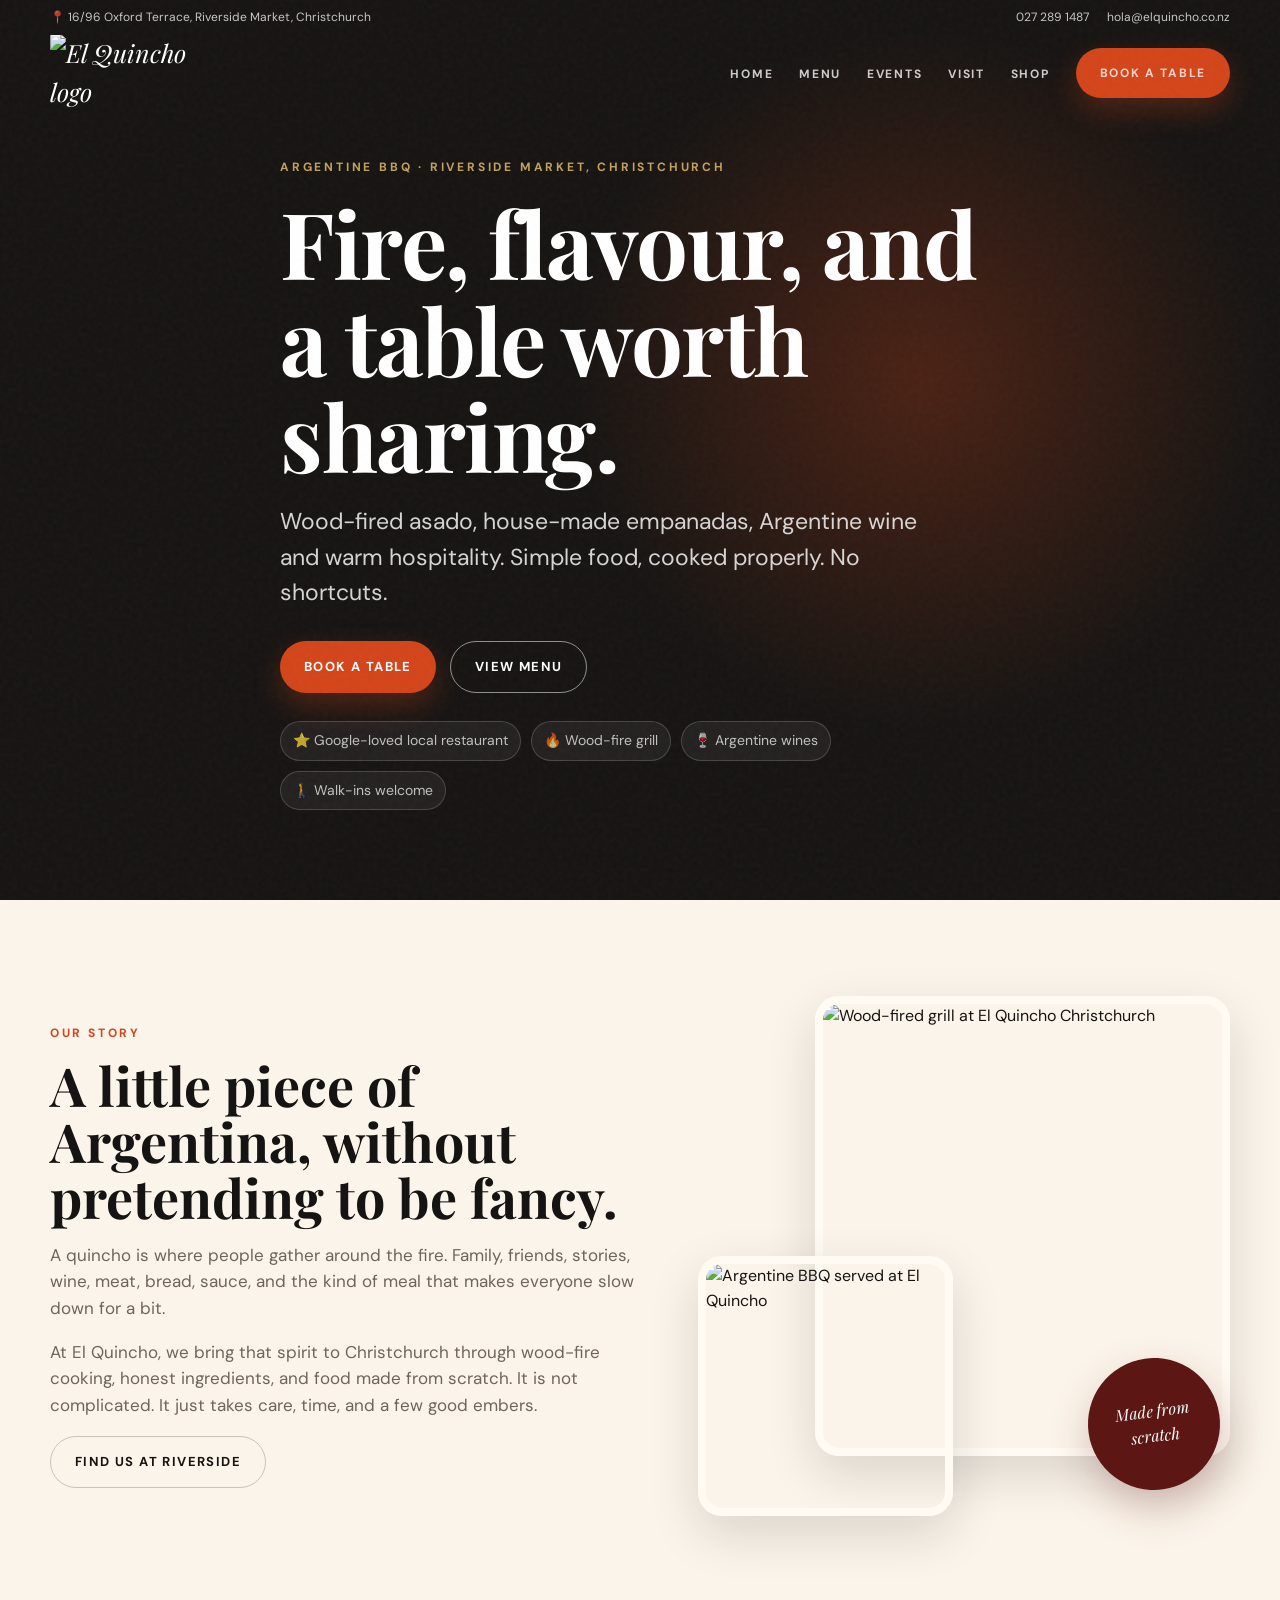
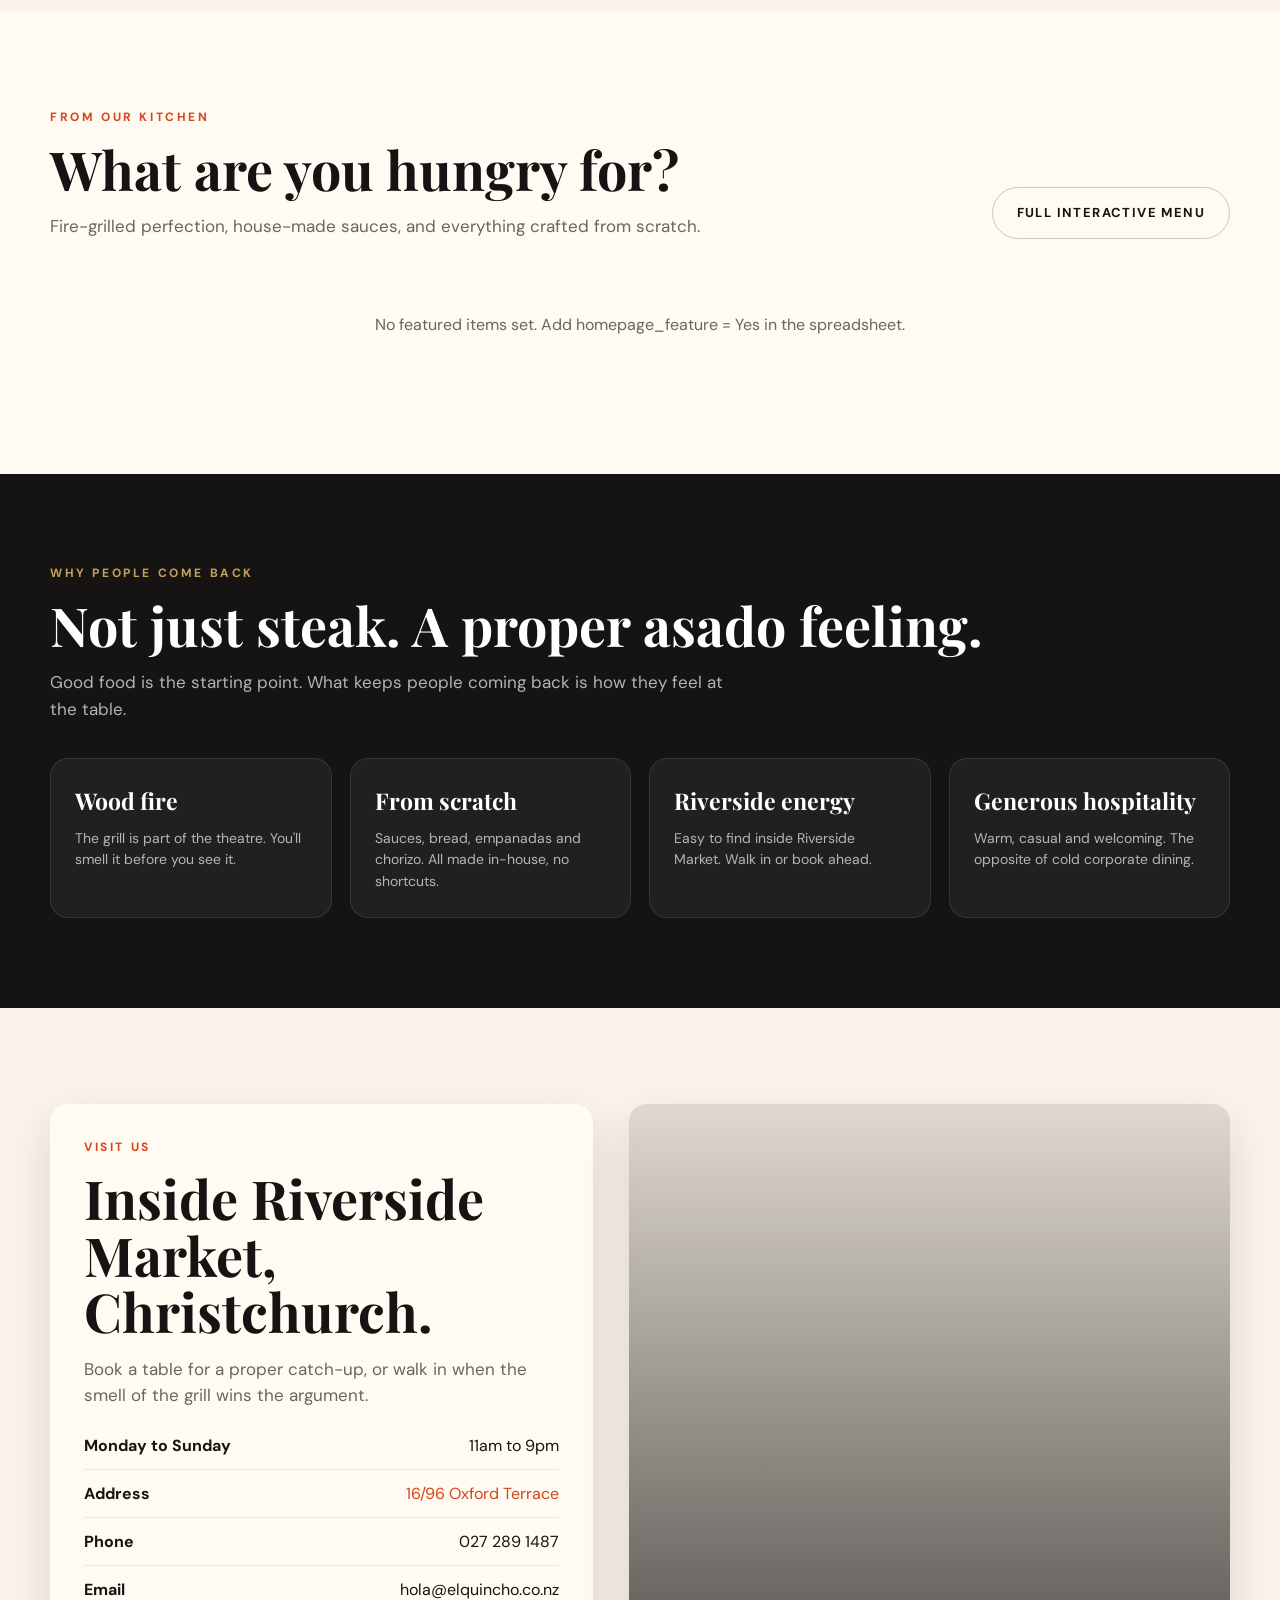
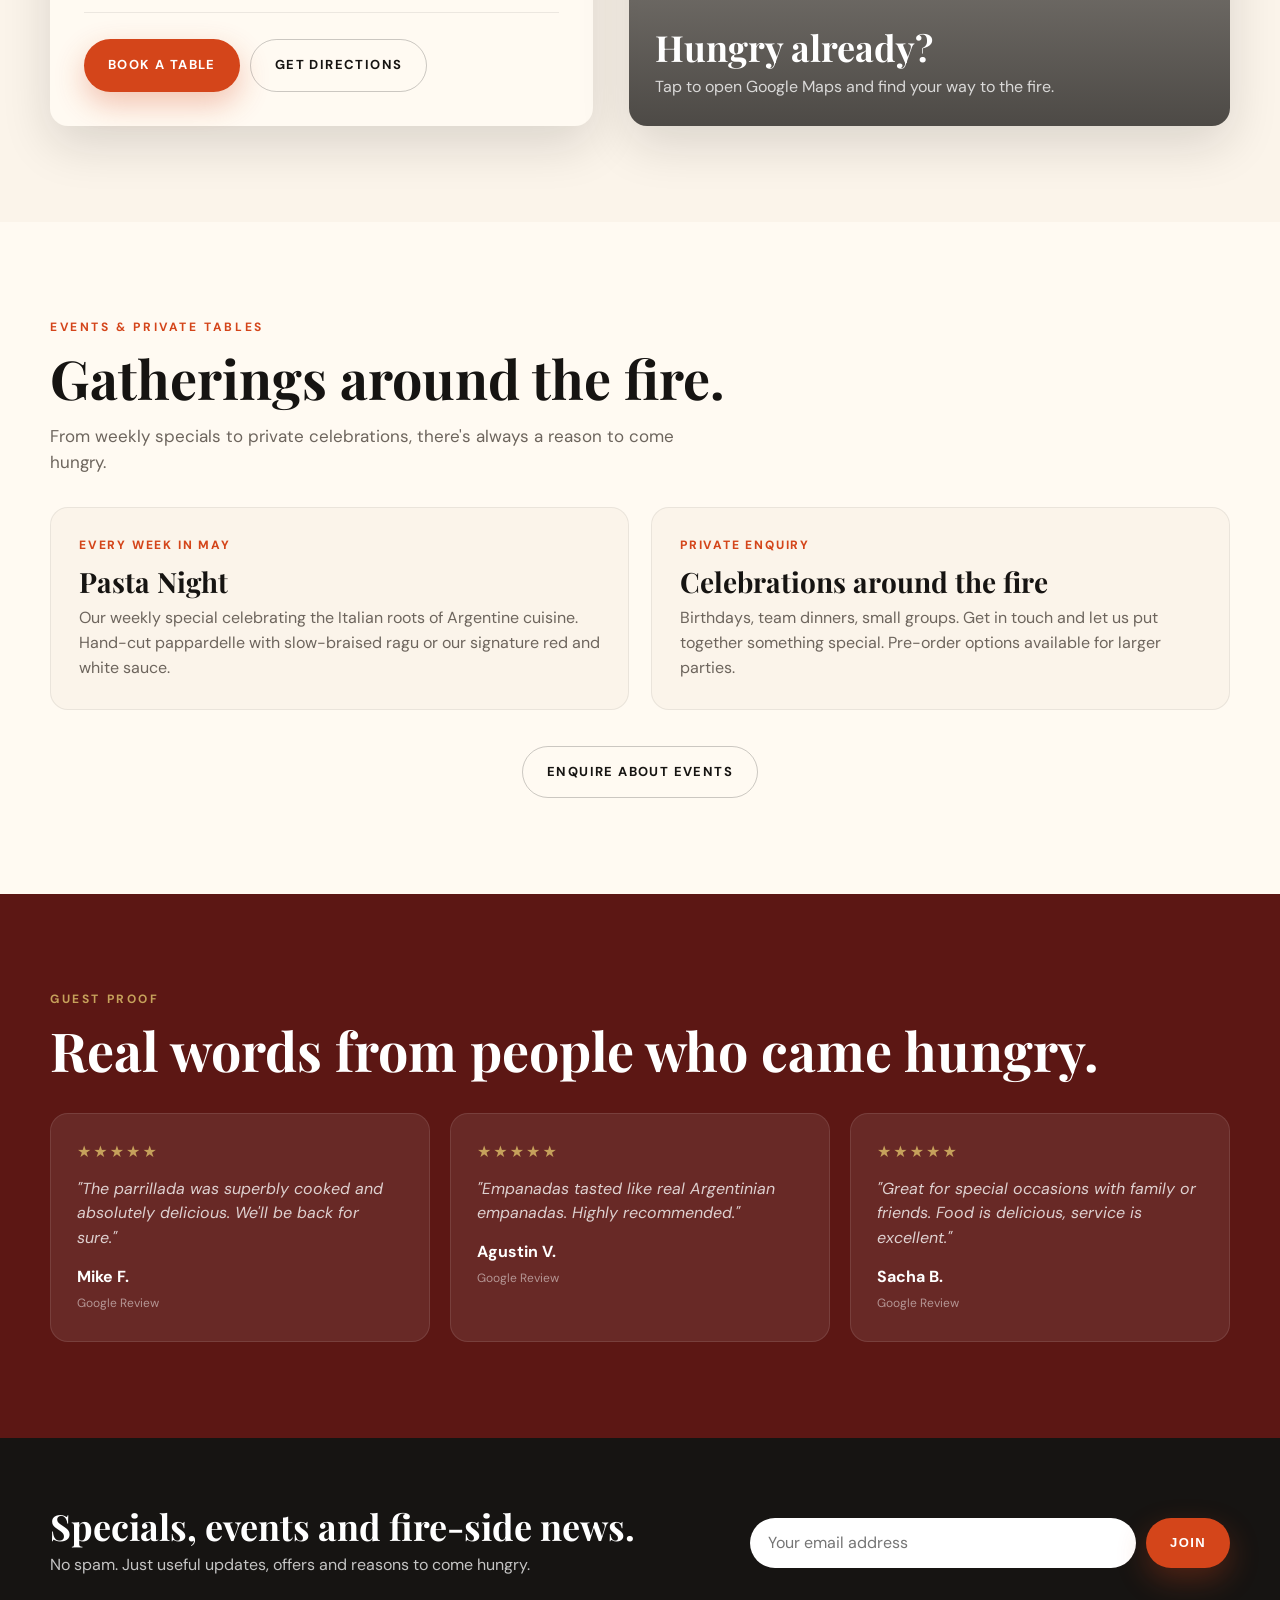
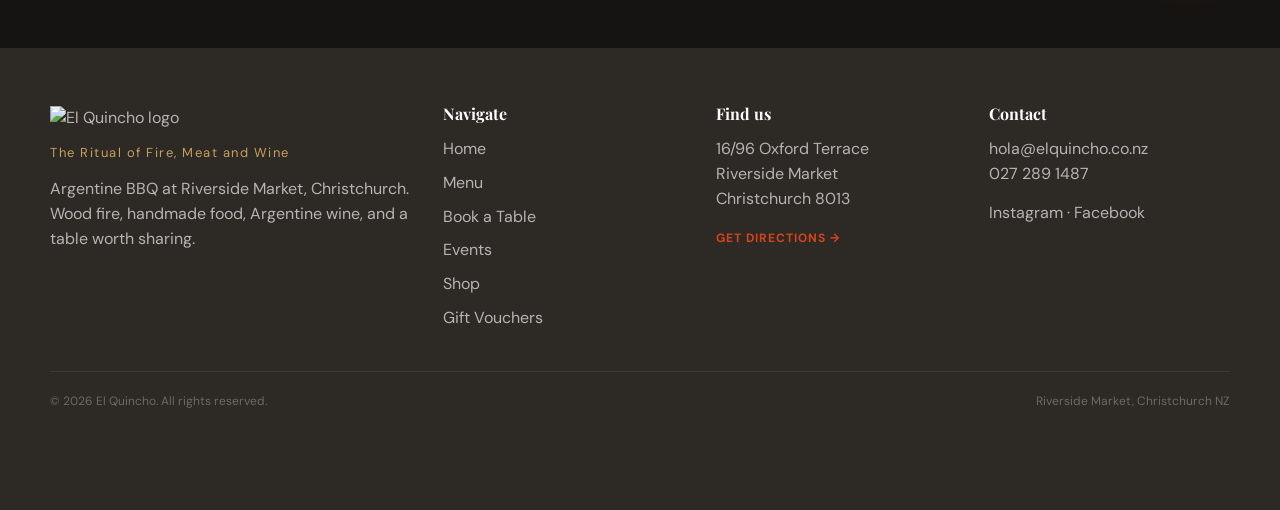
==== index.html @ 3767bc4c "Improve responsive logo and home navigation" ====
<!DOCTYPE html>
<html lang="en-NZ">
<head>
  <meta charset="UTF-8" />
  <meta name="viewport" content="width=device-width, initial-scale=1.0" />
  <meta name="description" content="El Quincho is an Argentine BBQ restaurant in Christchurch, serving wood-fired asado, empanadas, Argentine wine and warm hospitality at Riverside Market." />
  <title>El Quincho | Argentine BBQ Restaurant in Christchurch</title>
  <link rel="icon" href="data:image/svg+xml,%3Csvg xmlns='http://www.w3.org/2000/svg' viewBox='0 0 100 100'%3E%3Ctext y='.9em' font-size='85'%3E%F0%9F%94%A5%3C/text%3E%3C/svg%3E">

  <link rel="preconnect" href="https://fonts.googleapis.com">
  <link rel="preconnect" href="https://fonts.gstatic.com" crossorigin>
  <link href="https://fonts.googleapis.com/css2?family=DM+Sans:wght@400;500;600;700&family=Playfair+Display:ital,wght@0,600;0,700;1,500;1,600&display=swap" rel="stylesheet">

  <style>
    :root {
      --fire: #d4451a;
      --fire-dark: #a83213;
      --ember: #f06a2f;
      --oxblood: #5c1714;
      --charcoal: #161412;
      --smoke: #2d2925;
      --ash: #6d655d;
      --cream: #fbf4ea;
      --paper: #fffaf2;
      --sand: #e8d8c4;
      --gold: #c6a15b;
      --white: #ffffff;
      --shadow: 0 18px 50px rgba(22, 20, 18, 0.14);
      --radius: 18px;
    }

    * { box-sizing: border-box; margin: 0; padding: 0; }
    html { scroll-behavior: smooth; }
    body {
      font-family: 'DM Sans', system-ui, -apple-system, BlinkMacSystemFont, sans-serif;
      color: var(--charcoal);
      background: var(--cream);
      line-height: 1.55;
      -webkit-font-smoothing: antialiased;
      overflow-x: hidden;
    }

    /* Subtle paper texture overlay */
    body::before {
      content: "";
      position: fixed;
      inset: 0;
      pointer-events: none;
      z-index: 9999;
      opacity: .035;
      background-image: url("data:image/svg+xml,%3Csvg viewBox='0 0 200 200' xmlns='http://www.w3.org/2000/svg'%3E%3Cfilter id='n'%3E%3CfeTurbulence type='fractalNoise' baseFrequency='.9' numOctaves='4' stitchTiles='stitch'/%3E%3C/filter%3E%3Crect width='100%25' height='100%25' filter='url(%23n)'/%3E%3C/svg%3E");
    }

    img { display: block; max-width: 100%; }
    a { color: inherit; text-decoration: none; }
    h1, h2, h3, h4 { font-family: 'Playfair Display', Georgia, serif; line-height: 1.05; }

    .container { width: min(1180px, calc(100% - 40px)); margin: 0 auto; }
    .eyebrow {
      font-size: 12px;
      text-transform: uppercase;
      letter-spacing: 2.6px;
      color: var(--fire);
      font-weight: 700;
      margin-bottom: 14px;
    }
    .section-title { font-size: clamp(34px, 4.2vw, 56px); margin-bottom: 16px; }
    .section-intro { color: var(--ash); max-width: 680px; font-size: 17px; }

    .btn {
      display: inline-flex;
      align-items: center;
      justify-content: center;
      gap: 10px;
      border: 0;
      border-radius: 999px;
      padding: 15px 24px;
      font-size: 13px;
      letter-spacing: 1.4px;
      text-transform: uppercase;
      font-weight: 700;
      cursor: pointer;
      transition: transform .2s ease, background .2s ease, border-color .2s ease, color .2s ease;
      min-height: 50px;
    }
    .btn:hover { transform: translateY(-2px); }
    .btn-fire { background: var(--fire); color: var(--white); box-shadow: 0 12px 30px rgba(212,69,26,.3); }
    .btn-fire:hover { background: var(--fire-dark); }
    .btn-dark { background: var(--charcoal); color: var(--white); }
    .btn-outline { background: transparent; color: var(--white); border: 1px solid rgba(255,255,255,.52); }
    .btn-outline-dark { background: transparent; color: var(--charcoal); border: 1px solid rgba(22,20,18,.22); }

    /* ─── TOP STRIP ─── */
    .top-strip {
      position: fixed;
      top: 0;
      left: 0;
      right: 0;
      z-index: 80;
      background: var(--charcoal);
      color: rgba(255,255,255,.76);
      font-size: 12px;
      transition: transform .3s ease;
    }
    .top-strip.hidden { transform: translateY(-100%); }
    .top-strip .container {
      display: flex;
      justify-content: space-between;
      align-items: center;
      gap: 16px;
      padding: 8px 0;
    }
    .top-strip a:hover { color: var(--gold); }
    .top-actions { display: flex; gap: 18px; align-items: center; }

    /* ─── NAV ─── */
    .nav {
      position: fixed;
      top: 34px;
      left: 0;
      right: 0;
      z-index: 79;
      transition: all .25s ease;
      color: var(--white);
    }
    .nav.is-scrolled { top: 0; background: rgba(22,20,18,.95); backdrop-filter: blur(12px); box-shadow: 0 10px 40px rgba(0,0,0,.25); }
    .nav .container {
      min-height: 78px;
      display: flex;
      align-items: center;
      justify-content: space-between;
      gap: 24px;
    }
    .logo { display: flex; align-items: center; gap: 12px; font-family: 'Playfair Display', serif; font-style: italic; font-size: 25px; color: var(--white); }
    .logo img { width: clamp(180px, 14vw, 240px); height: auto; object-fit: contain; margin-inline: 0; }
    .nav-links { display: flex; list-style: none; gap: 26px; align-items: center; }
    .nav-links a { font-size: 12px; text-transform: uppercase; letter-spacing: 1.7px; font-weight: 700; color: rgba(255,255,255,.78); }
    .nav-links a:hover { color: var(--white); }
    .mobile-toggle { display: none; background: transparent; border: 0; color: white; font-size: 28px; cursor: pointer; }

    /* ─── HERO WITH VIDEO ─── */
    .hero {
      min-height: 100vh;
      position: relative;
      display: grid;
      align-items: center;
      background: var(--charcoal);
      color: var(--white);
      overflow: hidden;
      padding: 148px 0 80px;
    }

    .hero-video-wrap {
      position: absolute;
      inset: 0;
      z-index: 0;
    }

    .hero-video {
      position: absolute;
      top: 50%;
      left: 50%;
      min-width: 100%;
      min-height: 100%;
      transform: translate(-50%, -50%) scale(1.02);
      object-fit: cover;
    }

    .hero-fallback {
      position: absolute;
      inset: 0;
      background: url('https://elquincho.co.nz/wp-content/uploads/2024/07/Home-Desktop-2-1024x806.jpg') center/cover;
      z-index: 0;
    }

    .hero-overlay {
      position: absolute;
      inset: 0;
      z-index: 1;
      background:
        linear-gradient(90deg, rgba(22,20,18,.92) 0%, rgba(22,20,18,.72) 42%, rgba(22,20,18,.2) 100%);
    }

    .hero-overlay-glow {
      position: absolute;
      inset: 0;
      z-index: 2;
      background:
        radial-gradient(circle at 72% 42%, rgba(212,69,26,.28), transparent 33%),
        linear-gradient(180deg, transparent 65%, var(--charcoal) 100%);
    }

    .hero-content { position: relative; z-index: 3; max-width: 720px; }
    .hero-kicker { color: var(--gold); letter-spacing: 2.8px; text-transform: uppercase; font-size: 12px; font-weight: 700; margin-bottom: 18px; }
    .hero h1 { font-size: clamp(48px, 7.8vw, 92px); letter-spacing: -1.5px; margin-bottom: 20px; }
    .hero h1 em { color: var(--ember); font-weight: 500; }
    .hero-copy { font-size: clamp(18px, 2vw, 23px); color: rgba(255,255,255,.82); max-width: 650px; margin-bottom: 30px; }
    .hero-buttons { display: flex; gap: 14px; flex-wrap: wrap; margin-bottom: 28px; }
    .hero-proof { display: flex; flex-wrap: wrap; gap: 10px; color: rgba(255,255,255,.72); font-size: 14px; }
    .proof-pill { border: 1px solid rgba(255,255,255,.17); background: rgba(255,255,255,.06); padding: 8px 12px; border-radius: 999px; }

    /* ─── SPECIALS CARD ─── */
    .live-special {
      position: relative;
      z-index: 3;
      margin-top: -44px;
    }
    .special-card {
      background: var(--paper);
      border-radius: var(--radius);
      box-shadow: var(--shadow);
      display: grid;
      grid-template-columns: 1fr auto;
      gap: 22px;
      align-items: center;
      padding: 24px;
      border-left: 7px solid var(--fire);
    }
    .special-card h2 { font-size: 28px; margin-bottom: 4px; }
    .special-card p { color: var(--ash); }
    .special-label { display: inline-flex; margin-bottom: 10px; color: var(--fire); font-size: 11px; font-weight: 800; letter-spacing: 1.8px; text-transform: uppercase; }

    /* ─── STORY ─── */
    .intro { padding: 96px 0; background: var(--cream); }
    .intro-grid { display: grid; grid-template-columns: 1.05fr .95fr; gap: 60px; align-items: center; }
    .intro-text p { color: var(--ash); font-size: 17px; margin-bottom: 18px; }
    .image-stack { position: relative; min-height: 520px; }
    .main-photo, .small-photo {
      border-radius: 24px;
      object-fit: cover;
      box-shadow: var(--shadow);
      border: 8px solid var(--paper);
      position: absolute;
    }
    .main-photo { width: 78%; height: 460px; right: 0; top: 0; }
    .small-photo { width: 48%; height: 260px; left: 0; bottom: 0; }
    .stamp {
      position: absolute;
      right: 10px;
      bottom: 26px;
      background: var(--oxblood);
      color: var(--white);
      border-radius: 50%;
      width: 132px;
      height: 132px;
      display: grid;
      place-items: center;
      text-align: center;
      font-family: 'Playfair Display', serif;
      font-style: italic;
      transform: rotate(-8deg);
      box-shadow: 0 18px 40px rgba(92,23,20,.25);
      padding: 20px;
    }

    /* ─── MENU PREVIEW ─── */
    .menu-section { padding: 96px 0; background: var(--paper); }
    .menu-head { display: flex; justify-content: space-between; gap: 32px; align-items: end; margin-bottom: 34px; }
    .menu-grid { display: grid; grid-template-columns: repeat(3, 1fr); gap: 22px; }
    .menu-item {
      background: var(--white);
      border: 1px solid rgba(22,20,18,.07);
      border-radius: var(--radius);
      overflow: hidden;
      box-shadow: 0 12px 30px rgba(22,20,18,.06);
      display: flex;
      flex-direction: column;
      cursor: pointer;
      transition: transform .2s ease, box-shadow .2s ease;
    }
    .menu-item:hover { transform: translateY(-4px); box-shadow: 0 20px 44px rgba(22,20,18,.1); }
    .menu-img { height: 210px; background: linear-gradient(135deg, #412018, #a83a18); position: relative; overflow: hidden; }
    .menu-img img { width: 100%; height: 100%; object-fit: cover; opacity: .88; }
    .menu-badge { position: absolute; top: 14px; left: 14px; background: var(--fire); color: var(--white); font-size: 11px; letter-spacing: 1.3px; text-transform: uppercase; font-weight: 800; padding: 6px 10px; border-radius: 999px; }
    .menu-body { padding: 22px; flex: 1; display: flex; flex-direction: column; }
    .menu-title-row { display: flex; justify-content: space-between; gap: 14px; align-items: start; margin-bottom: 10px; }
    .menu-title-row h3 { font-size: 24px; }
    .price { font-family: 'Playfair Display', serif; font-size: 24px; color: var(--fire); font-weight: 700; white-space: nowrap; }
    .menu-body p { color: var(--ash); font-size: 14px; margin-bottom: 16px; }
    .tags { display: flex; flex-wrap: wrap; gap: 8px; margin-top: auto; }
    .tag { font-size: 11px; padding: 5px 8px; border-radius: 999px; background: var(--cream); color: var(--ash); font-weight: 700; }

    /* ─── WHY ─── */
    .why { padding: 90px 0; background: var(--charcoal); color: var(--white); }
    .why-grid { display: grid; grid-template-columns: repeat(4, 1fr); gap: 18px; margin-top: 36px; }
    .why-card { background: rgba(255,255,255,.055); border: 1px solid rgba(255,255,255,.09); border-radius: var(--radius); padding: 24px; }
    .why-card strong { display: block; font-family: 'Playfair Display', serif; font-size: 23px; margin-bottom: 9px; }
    .why-card p { color: rgba(255,255,255,.67); font-size: 14px; }

    /* ─── VISIT ─── */
    .visit { padding: 96px 0; background: var(--cream); }
    .visit-grid { display: grid; grid-template-columns: .95fr 1.05fr; gap: 36px; align-items: stretch; }
    .visit-card { background: var(--paper); border-radius: var(--radius); padding: 34px; box-shadow: var(--shadow); }
    .hours-list { margin: 26px 0; display: grid; gap: 12px; }
    .hours-row { display: flex; justify-content: space-between; gap: 20px; border-bottom: 1px solid rgba(22,20,18,.08); padding-bottom: 10px; }
    .map-card { min-height: 420px; border-radius: var(--radius); overflow: hidden; background: url('https://elquincho.co.nz/wp-content/uploads/2024/07/Home-Desktop-2-1024x806.jpg') center/cover; position: relative; box-shadow: var(--shadow); cursor: pointer; }
    .map-card::after { content: ""; position: absolute; inset: 0; background: linear-gradient(180deg, rgba(22,20,18,.12), rgba(22,20,18,.76)); }
    .map-overlay { position: absolute; left: 26px; right: 26px; bottom: 26px; z-index: 2; color: white; }

    /* ─── EVENTS ─── */
    .events { padding: 96px 0; background: var(--paper); }
    .event-list { display: grid; grid-template-columns: repeat(2, 1fr); gap: 22px; margin-top: 32px; }
    .event-card { border-radius: var(--radius); background: var(--cream); padding: 28px; border: 1px solid rgba(22,20,18,.07); }
    .event-date { color: var(--fire); font-size: 12px; letter-spacing: 1.8px; text-transform: uppercase; font-weight: 800; margin-bottom: 12px; }
    .event-card h3 { font-size: 28px; margin-bottom: 10px; }
    .event-card p { color: var(--ash); }

    /* ─── REVIEWS ─── */
    .reviews { padding: 96px 0; background: var(--oxblood); color: white; }
    .reviews-grid { display: grid; grid-template-columns: 1fr 1fr 1fr; gap: 20px; margin-top: 34px; }
    .review { background: rgba(255,255,255,.08); border: 1px solid rgba(255,255,255,.1); border-radius: var(--radius); padding: 26px; }
    .stars { color: var(--gold); letter-spacing: 2px; margin-bottom: 12px; }
    .review p { color: rgba(255,255,255,.78); font-style: italic; margin-bottom: 14px; }

    /* ─── NEWSLETTER ─── */
    .newsletter { padding: 70px 0; background: var(--charcoal); color: white; }
    .newsletter-inner { display: flex; justify-content: space-between; align-items: center; gap: 30px; }
    .newsletter h2 { font-size: 36px; margin-bottom: 8px; }
    .newsletter p { color: rgba(255,255,255,.75); }
    .form { display: flex; gap: 10px; min-width: min(480px, 100%); }
    .form input { flex: 1; border-radius: 999px; border: 0; padding: 0 18px; min-height: 50px; font: inherit; }

    /* ─── FOOTER ─── */
    .footer { background: var(--smoke); color: rgba(255,255,255,.65); padding: 58px 0 100px; }
    .footer-grid { display: grid; grid-template-columns: 1.5fr 1fr 1fr 1fr; gap: 32px; }
    .footer h3, .footer h4 { color: white; margin-bottom: 14px; }
    .footer-logo { width: min(260px, 100%); height: auto; margin: 0 0 12px; }
    .footer a:hover { color: var(--gold); }
    .footer ul { list-style: none; display: grid; gap: 9px; }

    /* ─── MOBILE STICKY ─── */
    .mobile-sticky {
      position: fixed;
      left: 0;
      right: 0;
      bottom: 0;
      background: rgba(22,20,18,.96);
      z-index: 90;
      display: none;
      gap: 8px;
      padding: 10px;
      box-shadow: 0 -8px 30px rgba(0,0,0,.22);
    }
    .mobile-sticky .btn { flex: 1; min-height: 46px; padding: 12px; font-size: 11px; }

    /* ─── RESPONSIVE ─── */
    @media (max-width: 940px) {
      .top-actions { display: none; }
      .nav-links {
        position: absolute;
        top: 78px;
        left: 20px;
        right: 20px;
        display: none;
        flex-direction: column;
        align-items: stretch;
        background: rgba(22,20,18,.98);
        padding: 20px;
        border-radius: 18px;
        box-shadow: var(--shadow);
      }
      .nav-links.open { display: flex; }
      .mobile-toggle { display: block; }
      .intro-grid, .visit-grid { grid-template-columns: 1fr; }
      .image-stack { min-height: 430px; }
      .menu-head { display: block; }
      .menu-grid, .why-grid, .reviews-grid { grid-template-columns: 1fr 1fr; }
      .newsletter-inner { display: block; }
      .form { margin-top: 22px; }
      .footer-grid { grid-template-columns: 1fr 1fr; }
    }

    @media (max-width: 640px) {
      .container { width: min(100% - 28px, 1180px); }
      .top-strip { display: none; }
      .nav { top: 0; background: rgba(22,20,18,.92); }
      .hero { padding-top: 120px; min-height: 88vh; }
      .hero-buttons, .special-card, .newsletter-inner, .form { display: grid; grid-template-columns: 1fr; }
      .hero-proof { display: none; }
      .live-special { margin-top: 0; }
      .special-card { border-radius: 0; width: calc(100% + 28px); margin-left: -14px; }
      .intro, .menu-section, .why, .visit, .events, .reviews { padding: 68px 0; }
      .main-photo { width: 86%; height: 320px; }
      .small-photo { width: 58%; height: 190px; }
      .stamp { width: 108px; height: 108px; font-size: 14px; }
      .logo img { width: 150px; margin-inline: 0; }
      .footer-logo { width: 180px; margin-left: 0; }
      .menu-grid, .why-grid, .event-list, .reviews-grid, .footer-grid { grid-template-columns: 1fr; }
      .newsletter { padding-bottom: 96px; }
      .mobile-sticky { display: flex; }
    }
  </style>

  <!-- Restaurant structured data for Google -->
  <script type="application/ld+json">
  {
    "@context": "https://schema.org",
    "@type": "Restaurant",
    "name": "El Quincho",
    "description": "Argentine BBQ restaurant serving wood-fired asado, empanadas, and Argentine wine at Riverside Market, Christchurch.",
    "servesCuisine": ["Argentine", "BBQ", "Steakhouse", "Latin American"],
    "address": {
      "@type": "PostalAddress",
      "streetAddress": "16/96 Oxford Terrace, Riverside Market",
      "addressLocality": "Christchurch",
      "addressRegion": "Canterbury",
      "postalCode": "8013",
      "addressCountry": "NZ"
    },
    "telephone": "+64272891487",
    "email": "hola@elquincho.co.nz",
    "url": "https://elquincho.co.nz/",
    "priceRange": "$$",
    "openingHours": "Mo-Su 11:00-21:00",
    "hasMenu": "https://elquincho.co.nz/menus/",
    "acceptsReservations": "True"
  }
  </script>
</head>
<body>

  <!-- ═══ ADDRESS STRIP ═══ -->
  <div class="top-strip" id="topStrip">
    <div class="container">
      <a href="https://maps.app.goo.gl/hMW3yQzyrihPscGa9" target="_blank" rel="noopener">&#x1F4CD; 16/96 Oxford Terrace, Riverside Market, Christchurch</a>
      <div class="top-actions">
        <a href="tel:+64272891487">027 289 1487</a>
        <a href="mailto:hola@elquincho.co.nz">hola@elquincho.co.nz</a>
      </div>
    </div>
  </div>

  <!-- ═══ NAVIGATION ═══ -->
  <nav class="nav" id="nav">
    <div class="container">
      <a class="logo" href="index.html" aria-label="El Quincho home">
        <img data-site-logo="white" src="https://elquincho.co.nz/wp-content/uploads/2024/07/elquincho.webp" alt="El Quincho logo">
      </a>
      <button class="mobile-toggle" aria-label="Open menu" onclick="document.querySelector('.nav-links').classList.toggle('open')">&#9776;</button>
      <ul class="nav-links">
        <li><a href="index.html">Home</a></li>
        <li><a href="menu.html">Menu</a></li>
        <li><a href="index.html#events">Events</a></li>
        <li><a href="index.html#visit">Visit</a></li>
        <li><a href="https://elquincho.co.nz/shop/">Shop</a></li>
        <li><a class="btn btn-fire" href="book-a-table/">Book a Table</a></li>
      </ul>
    </div>
  </nav>

  <!-- ═══ HERO ═══ -->
  <header class="hero" id="top">
    <div class="hero-video-wrap">
      <div class="hero-fallback"></div>
      <!--
        TO ADD YOUR VIDEO:
        1. Upload .mp4 to WordPress Media Library
        2. Replace YOUR_VIDEO_URL_HERE.mp4 with the file URL
      -->
      <video class="hero-video" autoplay muted loop playsinline poster="https://elquincho.co.nz/wp-content/uploads/2024/07/Home-Desktop-2-1024x806.jpg">
        <source src="hero.mp4" type="video/mp4">
      </video>
      <div class="hero-overlay"></div>
      <div class="hero-overlay-glow"></div>
    </div>
    <div class="container hero-content">
      <div class="hero-kicker">Argentine BBQ &middot; Riverside Market, Christchurch</div>
      <h1>Fire, flavour, and a table worth sharing.</h1>
      <p class="hero-copy">Wood-fired asado, house-made empanadas, Argentine wine and warm hospitality. Simple food, cooked properly. No shortcuts.</p>
      <div class="hero-buttons">
        <a class="btn btn-fire" href="book-a-table/">Book a Table</a>
        <a class="btn btn-outline" href="#menu">View Menu</a>
      </div>
      <div class="hero-proof" aria-label="Highlights">
        <span class="proof-pill">&#11088; Google-loved local restaurant</span>
        <span class="proof-pill">&#x1F525; Wood-fire grill</span>
        <span class="proof-pill">&#x1F377; Argentine wines</span>
        <span class="proof-pill">&#x1F6B6; Walk-ins welcome</span>
      </div>
    </div>
  </header>

  <!-- ═══ WEEKLY SPECIALS (loaded from Google Sheet) ═══ -->
  <section class="live-special" id="specials" style="display:none;">
    <div class="container">
      <div class="special-card" id="homeSpecialsCard"></div>
    </div>
  </section>

  <!-- ═══ OUR STORY ═══ -->
  <section class="intro">
    <div class="container intro-grid">
      <div class="intro-text">
        <div class="eyebrow">Our story</div>
        <h2 class="section-title">A little piece of Argentina, without pretending to be fancy.</h2>
        <p>A quincho is where people gather around the fire. Family, friends, stories, wine, meat, bread, sauce, and the kind of meal that makes everyone slow down for a bit.</p>
        <p>At El Quincho, we bring that spirit to Christchurch through wood-fire cooking, honest ingredients, and food made from scratch. It is not complicated. It just takes care, time, and a few good embers.</p>
        <a class="btn btn-outline-dark" href="#visit">Find us at Riverside</a>
      </div>
      <div class="image-stack" aria-label="El Quincho food and grill images">
        <!--
          TO CHANGE THESE IMAGES:
          Upload photos to WordPress Media Library, then replace the src URLs below.
          Ideal: one photo of the fire/grill, one of a plated dish.
        -->
        <img class="main-photo" data-site-image="story_main_image" src="https://elquincho.co.nz/wp-content/uploads/2024/07/Home-Desktop-2-1024x806.jpg" alt="Wood-fired grill at El Quincho Christchurch">
        <img class="small-photo" data-site-image="story_small_image" src="https://elquincho.co.nz/wp-content/uploads/2024/07/Home-Desktop-2-1024x806.jpg" alt="Argentine BBQ served at El Quincho">
        <div class="stamp">Made from scratch</div>
      </div>
    </div>
  </section>

  <!-- ═══ MENU PREVIEW ═══ -->
  <section class="menu-section" id="menu">
    <div class="container">
      <div class="menu-head">
        <div>
          <div class="eyebrow">From our kitchen</div>
          <h2 class="section-title">What are you hungry for?</h2>
          <p class="section-intro">Fire-grilled perfection, house-made sauces, and everything crafted from scratch.</p>
        </div>
        <a class="btn btn-outline-dark" href="menu.html">Full Interactive Menu</a>
      </div>

      <div class="menu-grid" id="menuHighlights">
        <!-- Loaded dynamically from Google Sheets -->
        <div style="grid-column: 1/-1; text-align:center; padding:40px; color:var(--ash);">Loading menu highlights...</div>
      </div>
    </div>
  </section>

  <!-- ═══ WHY PEOPLE COME BACK ═══ -->
  <section class="why">
    <div class="container">
      <div class="eyebrow" style="color: var(--gold);">Why people come back</div>
      <h2 class="section-title">Not just steak. A proper asado feeling.</h2>
      <p class="section-intro" style="color: rgba(255,255,255,.68);">Good food is the starting point. What keeps people coming back is how they feel at the table.</p>
      <div class="why-grid">
        <div class="why-card"><strong>Wood fire</strong><p>The grill is part of the theatre. You'll smell it before you see it.</p></div>
        <div class="why-card"><strong>From scratch</strong><p>Sauces, bread, empanadas and chorizo. All made in-house, no shortcuts.</p></div>
        <div class="why-card"><strong>Riverside energy</strong><p>Easy to find inside Riverside Market. Walk in or book ahead.</p></div>
        <div class="why-card"><strong>Generous hospitality</strong><p>Warm, casual and welcoming. The opposite of cold corporate dining.</p></div>
      </div>
    </div>
  </section>

  <!-- ═══ VISIT ═══ -->
  <section class="visit" id="visit">
    <div class="container visit-grid">
      <div class="visit-card">
        <div class="eyebrow">Visit us</div>
        <h2 class="section-title">Inside Riverside Market, Christchurch.</h2>
        <p class="section-intro">Book a table for a proper catch-up, or walk in when the smell of the grill wins the argument.</p>
        <div class="hours-list">
          <div class="hours-row"><strong>Monday to Sunday</strong><span>11am to 9pm</span></div>
          <div class="hours-row"><strong>Address</strong><span><a href="https://maps.app.goo.gl/hMW3yQzyrihPscGa9" target="_blank" rel="noopener" style="color: var(--fire);">16/96 Oxford Terrace</a></span></div>
          <div class="hours-row"><strong>Phone</strong><span><a href="tel:+64272891487">027 289 1487</a></span></div>
          <div class="hours-row"><strong>Email</strong><span><a href="mailto:hola@elquincho.co.nz">hola@elquincho.co.nz</a></span></div>
        </div>
        <div style="display:flex; gap:10px; flex-wrap:wrap;">
          <a class="btn btn-fire" href="book-a-table/">Book a Table</a>
          <a class="btn btn-outline-dark" href="https://maps.app.goo.gl/hMW3yQzyrihPscGa9" target="_blank" rel="noopener">Get Directions</a>
        </div>
      </div>
      <a class="map-card" data-site-background="map_background" href="https://maps.app.goo.gl/hMW3yQzyrihPscGa9" target="_blank" rel="noopener" aria-label="Open in Google Maps">
        <div class="map-overlay">
          <h3 style="font-size: 36px; margin-bottom: 8px;">Hungry already?</h3>
          <p style="color: rgba(255,255,255,.78);">Tap to open Google Maps and find your way to the fire.</p>
        </div>
      </a>
    </div>
  </section>

  <!-- ═══ EVENTS ═══ -->
  <section class="events" id="events">
    <div class="container">
      <div class="eyebrow">Events & private tables</div>
      <h2 class="section-title">Gatherings around the fire.</h2>
      <p class="section-intro">From weekly specials to private celebrations, there's always a reason to come hungry.</p>
      <div class="event-list">
        <article class="event-card">
          <div class="event-date">Every week in May</div>
          <h3>Pasta Night</h3>
          <p>Our weekly special celebrating the Italian roots of Argentine cuisine. Hand-cut pappardelle with slow-braised ragu or our signature red and white sauce.</p>
        </article>
        <article class="event-card">
          <div class="event-date">Private enquiry</div>
          <h3>Celebrations around the fire</h3>
          <p>Birthdays, team dinners, small groups. Get in touch and let us put together something special. Pre-order options available for larger parties.</p>
        </article>
      </div>
      <div style="text-align:center; margin-top:36px;">
        <a class="btn btn-outline-dark" href="mailto:hola@elquincho.co.nz">Enquire About Events</a>
      </div>
    </div>
  </section>

  <!-- ═══ REVIEWS ═══ -->
  <section class="reviews">
    <div class="container">
      <div class="eyebrow" style="color: var(--gold);">Guest proof</div>
      <h2 class="section-title">Real words from people who came hungry.</h2>
      <div class="reviews-grid">
        <div class="review"><div class="stars">&#9733;&#9733;&#9733;&#9733;&#9733;</div><p>"The parrillada was superbly cooked and absolutely delicious. We'll be back for sure."</p><strong>Mike F.</strong><br><span style="font-size:12px; color:rgba(255,255,255,.5);">Google Review</span></div>
        <div class="review"><div class="stars">&#9733;&#9733;&#9733;&#9733;&#9733;</div><p>"Empanadas tasted like real Argentinian empanadas. Highly recommended."</p><strong>Agustin V.</strong><br><span style="font-size:12px; color:rgba(255,255,255,.5);">Google Review</span></div>
        <div class="review"><div class="stars">&#9733;&#9733;&#9733;&#9733;&#9733;</div><p>"Great for special occasions with family or friends. Food is delicious, service is excellent."</p><strong>Sacha B.</strong><br><span style="font-size:12px; color:rgba(255,255,255,.5);">Google Review</span></div>
      </div>
    </div>
  </section>

  <!-- ═══ NEWSLETTER ─── -->
  <section class="newsletter">
    <div class="container newsletter-inner">
      <div>
        <h2>Specials, events and fire-side news.</h2>
        <p>No spam. Just useful updates, offers and reasons to come hungry.</p>
      </div>
      <form class="form" onsubmit="event.preventDefault(); this.querySelector('button').textContent = 'Thanks!'; this.querySelector('input').value = '';">
        <input type="email" placeholder="Your email address" required>
        <button class="btn btn-fire" type="submit">Join</button>
      </form>
    </div>
  </section>

  <!-- ═══ FOOTER ═══ -->
  <footer class="footer">
    <div class="container footer-grid">
      <div>
        <img class="footer-logo" data-site-logo="orange" src="https://elquincho.co.nz/wp-content/uploads/2024/07/elquincho.webp" alt="El Quincho logo">
        <p style="margin-top:6px; color: var(--gold); font-size:13px; letter-spacing:1.5px;">The Ritual of Fire, Meat and Wine</p>
        <p style="margin-top:14px;">Argentine BBQ at Riverside Market, Christchurch. Wood fire, handmade food, Argentine wine, and a table worth sharing.</p>
      </div>
      <div>
        <h4>Navigate</h4>
        <ul>
          <li><a href="index.html">Home</a></li>
          <li><a href="menu.html">Menu</a></li>
          <li><a href="book-a-table/">Book a Table</a></li>
          <li><a href="index.html#events">Events</a></li>
          <li><a href="https://elquincho.co.nz/shop/">Shop</a></li>
          <li><a href="https://elquincho.co.nz/gift-cards">Gift Vouchers</a></li>
        </ul>
      </div>
      <div>
        <h4>Find us</h4>
        <p><a href="https://maps.app.goo.gl/hMW3yQzyrihPscGa9" target="_blank" rel="noopener">16/96 Oxford Terrace<br>Riverside Market<br>Christchurch 8013</a></p>
        <p style="margin-top:14px;"><a href="https://maps.app.goo.gl/hMW3yQzyrihPscGa9" target="_blank" rel="noopener" style="color: var(--fire); font-size:12px; font-weight:700; letter-spacing:1px; text-transform:uppercase;">Get Directions &rarr;</a></p>
      </div>
      <div>
        <h4>Contact</h4>
        <p><a href="mailto:hola@elquincho.co.nz">hola@elquincho.co.nz</a><br><a href="tel:+64272891487">027 289 1487</a></p>
        <p style="margin-top:14px;"><a href="https://www.instagram.com/elquincho.nz/">Instagram</a> &middot; <a href="https://www.facebook.com/ElQuinchoNZ">Facebook</a></p>
      </div>
    </div>
    <div class="container" style="margin-top:40px; padding-top:20px; border-top:1px solid rgba(255,255,255,.08); display:flex; justify-content:space-between; font-size:12px; color:rgba(255,255,255,.3);">
      <span>&copy; 2026 El Quincho. All rights reserved.</span>
      <span>Riverside Market, Christchurch NZ</span>
    </div>
  </footer>

  <!-- ═══ MOBILE STICKY BAR ═══ -->
  <div class="mobile-sticky" aria-label="Mobile quick actions">
    <a class="btn btn-fire" href="book-a-table/">Book</a>
    <a class="btn btn-outline" href="menu.html">Menu</a>
  </div>

  <!-- ═══ SCRIPTS ═══ -->
  <script>
    const nav = document.getElementById('nav');
    const topStrip = document.getElementById('topStrip');

    window.addEventListener('scroll', () => {
      const y = window.scrollY;
      // Nav scroll effect
      if (y > 40) {
        nav.classList.add('is-scrolled');
        topStrip.classList.add('hidden');
        nav.style.top = '0';
      } else {
        nav.classList.remove('is-scrolled');
        topStrip.classList.remove('hidden');
        nav.style.top = window.matchMedia('(max-width: 640px)').matches ? '0' : '34px';
      }
    });

    // Smooth scroll for anchor links
    document.querySelectorAll('a[href^="#"]').forEach(link => {
      link.addEventListener('click', event => {
        const target = document.querySelector(link.getAttribute('href'));
        if (!target) return;
        event.preventDefault();
        document.querySelector('.nav-links')?.classList.remove('open');
        target.scrollIntoView({ behavior: 'smooth', block: 'start' });
      });
    });

    // ═══════════════════════════════════════════
    // LOAD FEATURED MENU ITEMS FROM GOOGLE SHEETS
    // ═══════════════════════════════════════════
    const SHEET_ID = '1uOcFbvVAKiBRvTz6iNdWMleoeAW9kT9Bg5Lw-TejPG4';
    const SITE_ASSETS_SHEET = 'Site Assets';

    async function fetchSheet(sheetName, options = {}) {
      const headersParam = options.headers ? `&headers=${encodeURIComponent(options.headers)}` : '';
      const url = `https://docs.google.com/spreadsheets/d/${SHEET_ID}/gviz/tq?tqx=out:json&sheet=${encodeURIComponent(sheetName)}${headersParam}`;
      try {
        const res = await fetch(url);
        const text = await res.text();
        const json = JSON.parse(text.substring(47).slice(0, -2));
        const headers = json.table.cols.map(c => c.label || '');
        return json.table.rows.map(r => {
          const obj = {};
          r.c.forEach((cell, i) => { obj[headers[i]] = cell ? (cell.v !== null ? String(cell.v) : '') : ''; });
          return obj;
        });
      } catch (e) { console.error('Sheet fetch error:', e); return []; }
    }

    function normalizeAssetUrl(value, type) {
      const raw = String(value || '').trim();
      if (!raw) return '';

      const driveFileMatch = raw.match(/drive\.google\.com\/file\/d\/([^/?]+)/);
      const driveIdMatch = raw.match(/[?&]id=([^&]+)/);
      const driveId = driveFileMatch?.[1] || driveIdMatch?.[1];

      if (driveId && String(type || '').toLowerCase() === 'image') {
        return `https://drive.google.com/thumbnail?id=${driveId}&sz=w1600`;
      }

      return raw;
    }

    async function loadSiteAssets() {
      const rows = await fetchSheet(SITE_ASSETS_SHEET, { headers: 1 });
      return rows.reduce((assets, row) => {
        const key = String(row.key || '').trim();
        const type = String(row.type || '').trim();
        const active = String(row.active || '').trim().toLowerCase();
        const value = normalizeAssetUrl(row.value, type);

        if (!key || active !== 'yes' || !value) return assets;
        assets[key] = {
          type,
          value,
          alt: String(row.alt || '').trim()
        };
        return assets;
      }, {});
    }

    function applyImageAsset(assets, key, selector) {
      const asset = assets[key];
      if (!asset?.value) return;

      document.querySelectorAll(selector).forEach(img => {
        img.src = asset.value;
        if (asset.alt) img.alt = asset.alt;
      });
    }

    function applyBackgroundAsset(assets, key, selector) {
      const asset = assets[key];
      if (!asset?.value) return;

      document.querySelectorAll(selector).forEach(element => {
        const image = new Image();
        image.onload = () => { element.style.backgroundImage = `url("${asset.value}")`; };
        image.src = asset.value;
      });
    }

    async function applySiteAssets() {
      const assets = await loadSiteAssets();
      applyImageAsset(assets, 'logo_white', '[data-site-logo="white"]');
      applyImageAsset(assets, 'logo_black', '[data-site-logo="black"]');
      applyImageAsset(assets, 'logo_orange', '[data-site-logo="orange"]');
      applyImageAsset(assets, 'story_main_image', '[data-site-image="story_main_image"]');
      applyImageAsset(assets, 'story_small_image', '[data-site-image="story_small_image"]');
      applyBackgroundAsset(assets, 'map_background', '[data-site-background="map_background"]');
    }

    async function loadMenuHighlights() {
      const container = document.getElementById('menuHighlights');
      try {
        const items = await fetchSheet('Food Menu');
        const featured = items.filter(i => i.active === 'Yes' && i.homepage_feature === 'Yes');

        if (featured.length === 0) {
          container.innerHTML = '<div style="grid-column:1/-1; text-align:center; padding:40px; color:var(--ash);">No featured items set. Add homepage_feature = Yes in the spreadsheet.</div>';
          return;
        }

        container.innerHTML = featured.map(item => {
          const price = parseFloat(String(item.price || '').replace(/[^0-9.]/g, ''));
          const imgUrl = item.image_url || '';
          const hasImg = imgUrl.length > 5;
          const allergens = (item.allergens || '').split(',').map(a => a.trim()).filter(Boolean);
          const isVeg = item.vegetarian === 'Yes';

          return `<article class="menu-item">
            <div class="menu-img" style="${hasImg ? '' : 'background:linear-gradient(135deg, #412018, #a83a18);'}">
              ${hasImg ? `<img src="${imgUrl}" alt="${item.item_name}" style="width:100%;height:100%;object-fit:cover;">` : '<span style="font-size:48px;position:absolute;top:50%;left:50%;transform:translate(-50%,-50%);opacity:.3;">🔥</span>'}
            </div>
            <div class="menu-body">
              <div class="menu-title-row">
                <h3>${item.item_name}</h3>
                ${!isNaN(price) ? `<span class="price">$${price}</span>` : ''}
              </div>
              <p>${item.description || ''}</p>
              <div class="tags">
                ${item.category ? `<span class="tag">${item.category}</span>` : ''}
                ${isVeg ? '<span class="tag" style="background:#e8f5e9;color:#2e7d32;">Vegetarian</span>' : ''}
                ${allergens.slice(0, 2).map(a => `<span class="tag">${a}</span>`).join('')}
              </div>
            </div>
          </article>`;
        }).join('');
      } catch (e) {
        console.error('Failed to load menu highlights:', e);
      }
    }

    loadMenuHighlights();
    loadHomeSpecials();
    applySiteAssets();

    async function loadHomeSpecials() {
      try {
        const specials = await fetchSheet('Specials');
        const active = specials.filter(s => s.active === 'Yes' && s.item_name);
        if (active.length === 0) return;

        const section = document.getElementById('specials');
        const card = document.getElementById('homeSpecialsCard');
        if (!section || !card) return;
        section.style.display = '';

        const itemsText = active.map(s => {
          const price = parseFloat(String(s.price || '').replace(/[^0-9.]/g, ''));
          return `<strong>${s.item_name}${!isNaN(price) ? ' $' + price : ''}</strong>`;
        }).join(' &middot; ');

        const firstDesc = active[0].description || '';
        const shortDesc = firstDesc.length > 120 ? firstDesc.substring(0, 120) + '...' : firstDesc;

        card.innerHTML = `
          <div>
            <span class="special-label">This Week's Specials</span>
            <h2 style="font-size:28px; margin-bottom:6px;">${itemsText}</h2>
            ${shortDesc ? `<p>${shortDesc}</p>` : ''}
          </div>
          <a class="btn btn-dark" href="menu.html">See Menu</a>
        `;
      } catch (e) {
        console.error('Failed to load specials:', e);
      }
    }
  </script>
</body>
</html>
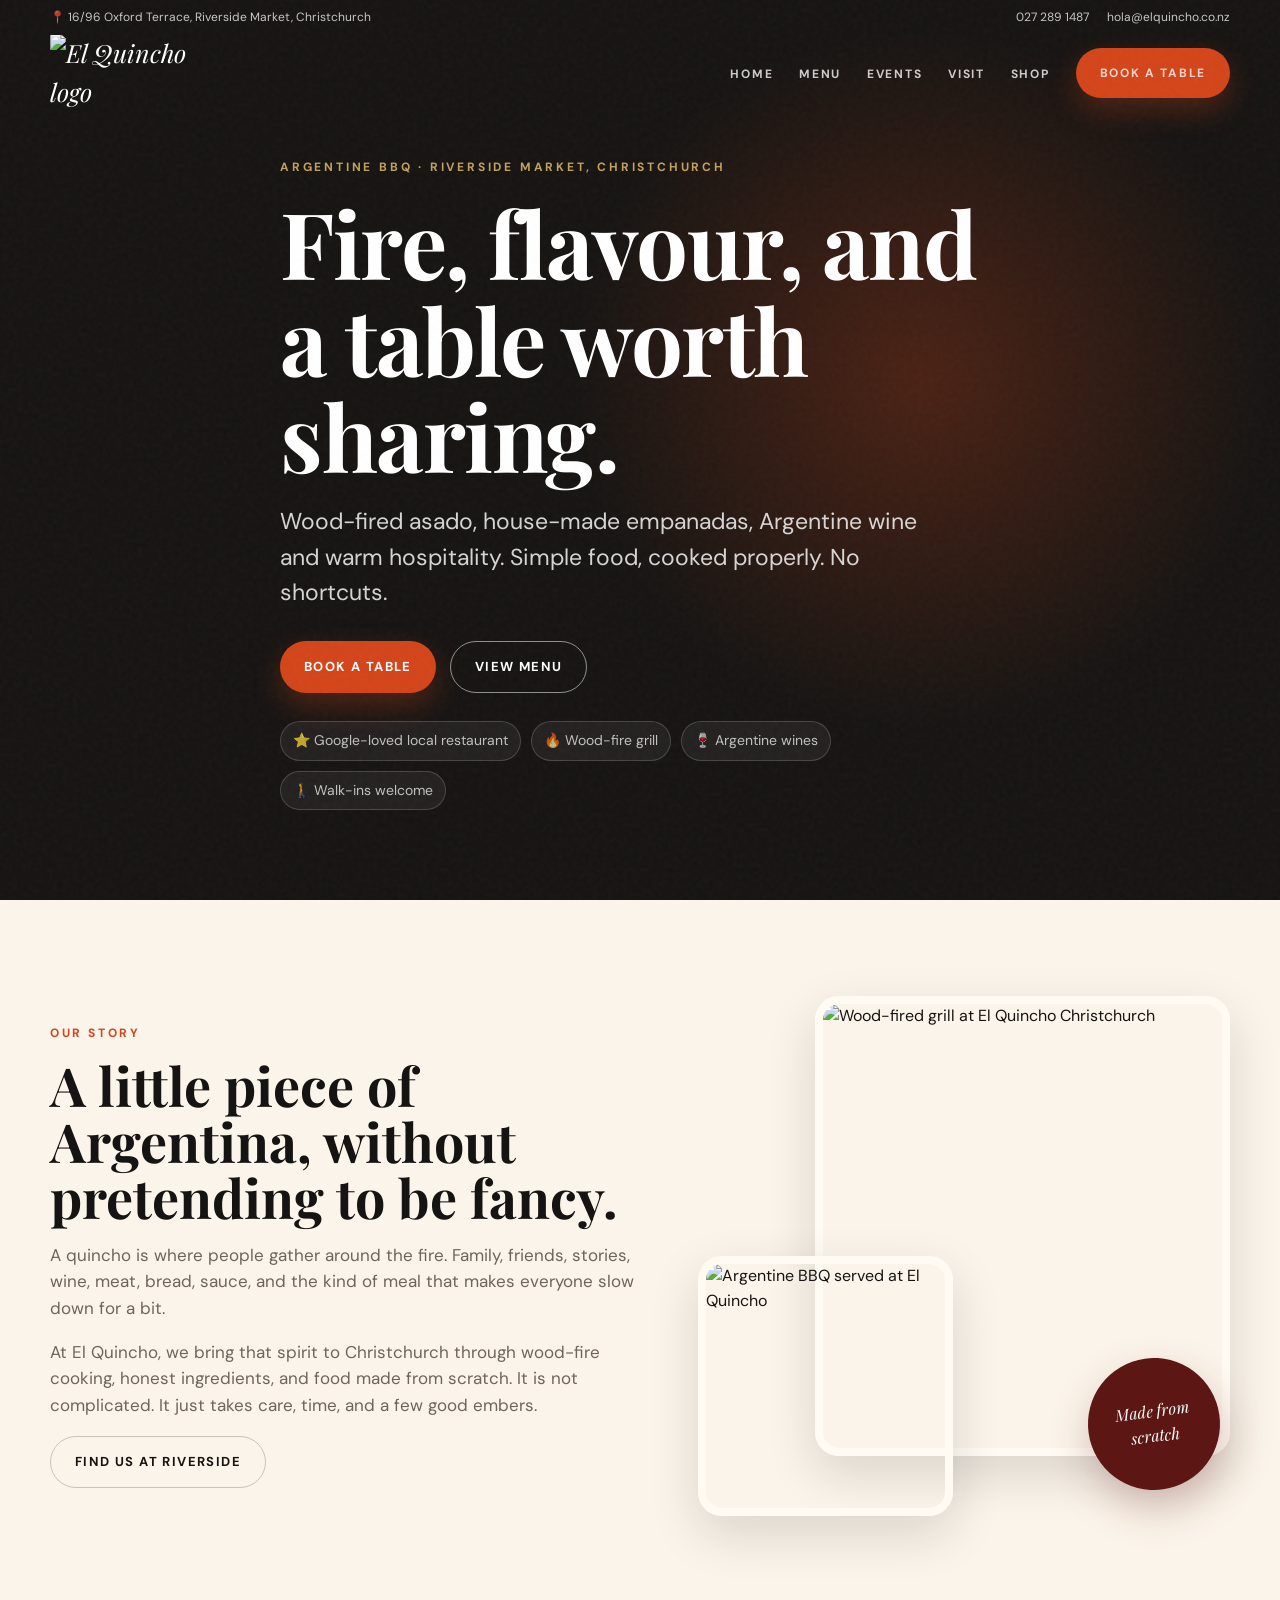
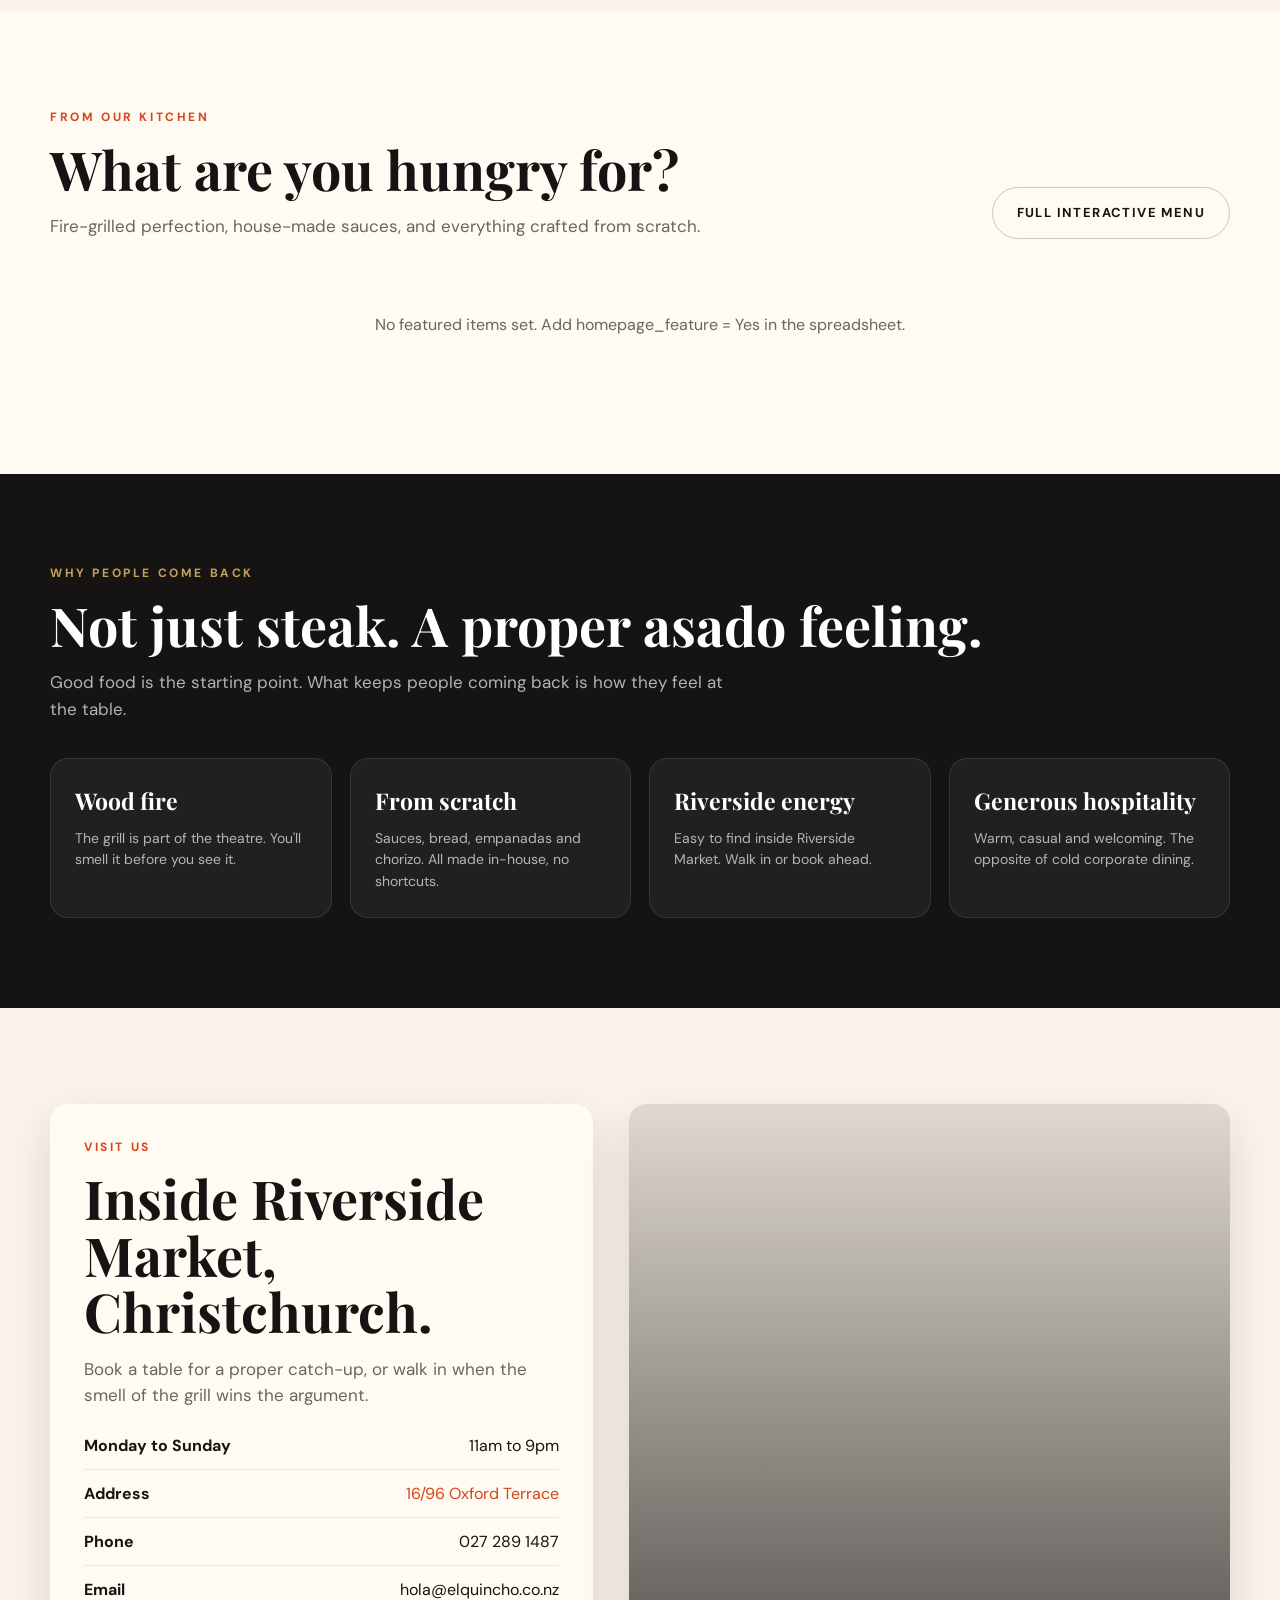
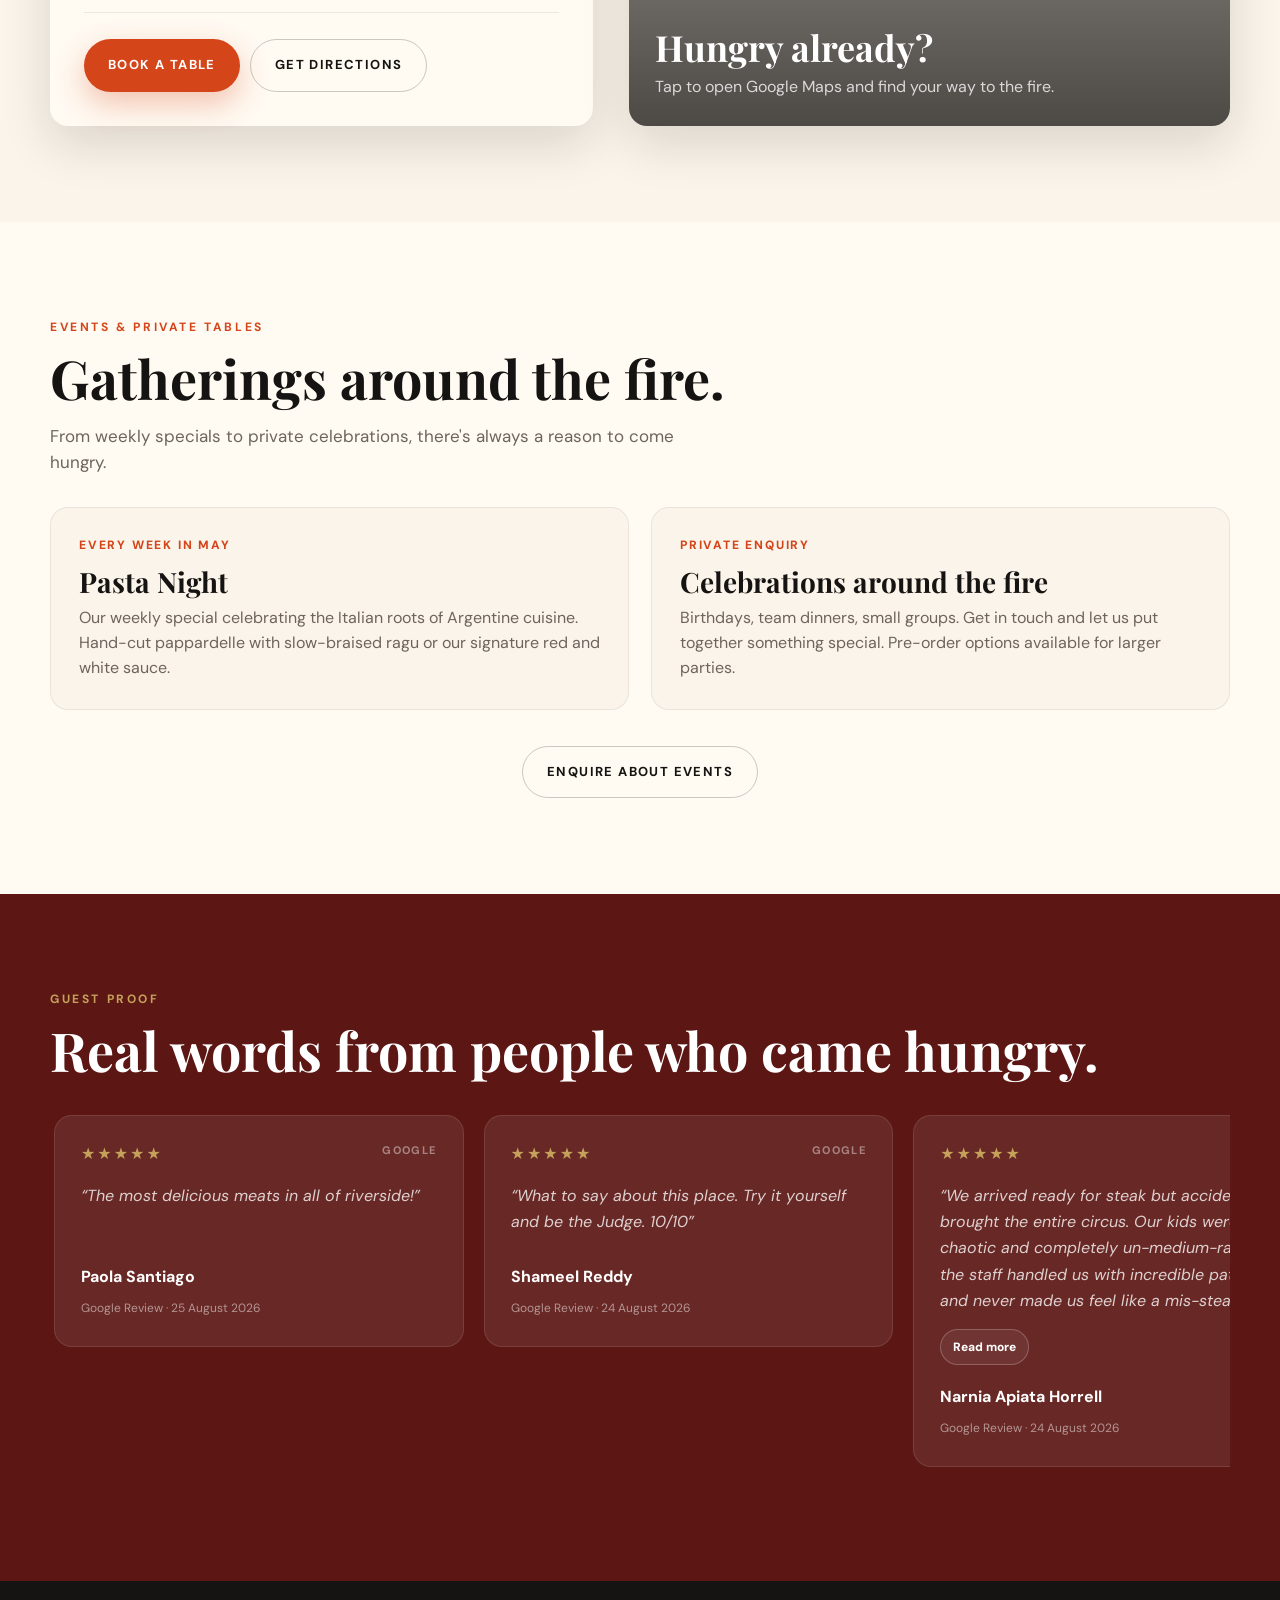
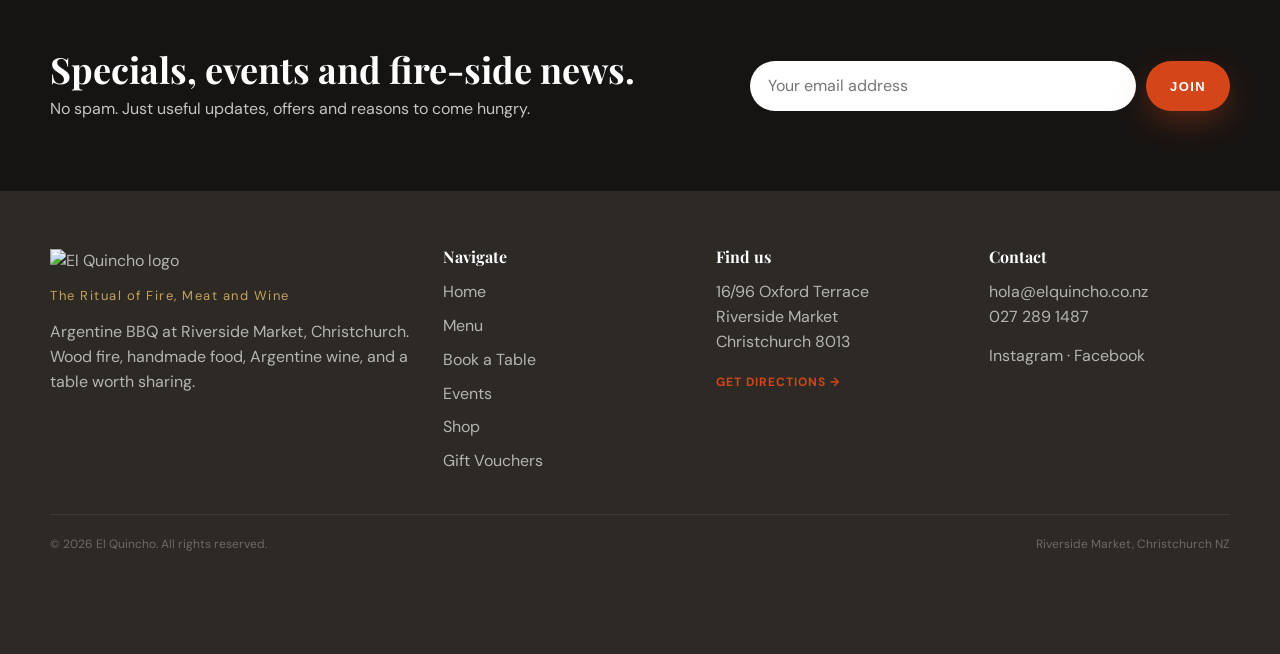
==== commit 4ed7b053: "Make review cards horizontal" ====
--- a/index.html
+++ b/index.html
@@ -307,10 +307,60 @@
 
     /* ─── REVIEWS ─── */
     .reviews { padding: 96px 0; background: var(--oxblood); color: white; }
-    .reviews-grid { display: grid; grid-template-columns: 1fr 1fr 1fr; gap: 20px; margin-top: 34px; }
-    .review { background: rgba(255,255,255,.08); border: 1px solid rgba(255,255,255,.1); border-radius: var(--radius); padding: 26px; }
-    .stars { color: var(--gold); letter-spacing: 2px; margin-bottom: 12px; }
-    .review p { color: rgba(255,255,255,.78); font-style: italic; margin-bottom: 14px; }
+    .reviews-grid {
+      display: flex;
+      align-items: flex-start;
+      gap: 20px;
+      margin-top: 34px;
+      overflow-x: auto;
+      padding: 2px 4px 18px;
+      scroll-padding: 4px;
+      scroll-snap-type: x mandatory;
+      scrollbar-color: rgba(219,178,94,.65) rgba(255,255,255,.12);
+      scrollbar-width: thin;
+    }
+    .reviews-grid::-webkit-scrollbar { height: 8px; }
+    .reviews-grid::-webkit-scrollbar-track { background: rgba(255,255,255,.12); border-radius: 999px; }
+    .reviews-grid::-webkit-scrollbar-thumb { background: rgba(219,178,94,.65); border-radius: 999px; }
+    .review {
+      flex: 0 0 clamp(340px, 32vw, 430px);
+      min-height: 232px;
+      background: rgba(255,255,255,.08);
+      border: 1px solid rgba(255,255,255,.1);
+      border-radius: var(--radius);
+      padding: 26px;
+      scroll-snap-align: start;
+      display: flex;
+      flex-direction: column;
+    }
+    .review-header { display: flex; justify-content: space-between; align-items: flex-start; gap: 16px; margin-bottom: 16px; }
+    .stars { color: var(--gold); letter-spacing: 2px; white-space: nowrap; }
+    .review-source { color: rgba(255,255,255,.42); font-size: 11px; font-weight: 800; letter-spacing: 1.4px; text-transform: uppercase; white-space: nowrap; }
+    .review p { color: rgba(255,255,255,.78); font-style: italic; line-height: 1.65; margin: 0 0 14px; overflow-wrap: anywhere; }
+    .review.has-more:not(.is-expanded) p {
+      display: -webkit-box;
+      -webkit-box-orient: vertical;
+      -webkit-line-clamp: 5;
+      overflow: hidden;
+    }
+    .review-footer { margin-top: auto; padding-top: 4px; }
+    .review strong { display: block; margin-bottom: 5px; }
+    .review-meta { font-size: 12px; color: rgba(255,255,255,.5); }
+    .review-toggle {
+      align-self: flex-start;
+      border: 1px solid rgba(255,255,255,.22);
+      border-radius: 999px;
+      background: rgba(255,255,255,.06);
+      color: white;
+      cursor: pointer;
+      font: inherit;
+      font-size: 12px;
+      font-weight: 800;
+      margin: 0 0 16px;
+      padding: 8px 12px;
+    }
+    .review-toggle:hover { border-color: rgba(219,178,94,.65); color: var(--gold); }
+    .review.is-expanded { flex-basis: min(560px, calc(100vw - 48px)); }
 
     /* ─── NEWSLETTER ─── */
     .newsletter { padding: 70px 0; background: var(--charcoal); color: white; }
@@ -364,7 +414,8 @@
       .intro-grid, .visit-grid { grid-template-columns: 1fr; }
       .image-stack { min-height: 430px; }
       .menu-head { display: block; }
-      .menu-grid, .why-grid, .reviews-grid { grid-template-columns: 1fr 1fr; }
+      .menu-grid, .why-grid { grid-template-columns: 1fr 1fr; }
+      .review { flex-basis: min(420px, 78vw); }
       .newsletter-inner { display: block; }
       .form { margin-top: 22px; }
       .footer-grid { grid-template-columns: 1fr 1fr; }
@@ -385,7 +436,10 @@
       .stamp { width: 108px; height: 108px; font-size: 14px; }
       .logo img { width: 150px; margin-inline: 0; }
       .footer-logo { width: 180px; margin-left: 0; }
-      .menu-grid, .why-grid, .event-list, .reviews-grid, .footer-grid { grid-template-columns: 1fr; }
+      .menu-grid, .why-grid, .event-list, .footer-grid { grid-template-columns: 1fr; }
+      .reviews-grid { margin-inline: -14px; padding-inline: 14px; scroll-padding-inline: 14px; }
+      .review { flex-basis: min(88vw, 360px); min-height: 232px; padding: 22px; }
+      .review-source { display: none; }
       .newsletter { padding-bottom: 96px; }
       .mobile-sticky { display: flex; }
     }
@@ -596,14 +650,44 @@
   </section>
 
   <!-- ═══ REVIEWS ═══ -->
-  <section class="reviews">
+  <section class="reviews" id="reviews">
     <div class="container">
       <div class="eyebrow" style="color: var(--gold);">Guest proof</div>
       <h2 class="section-title">Real words from people who came hungry.</h2>
-      <div class="reviews-grid">
-        <div class="review"><div class="stars">&#9733;&#9733;&#9733;&#9733;&#9733;</div><p>"The parrillada was superbly cooked and absolutely delicious. We'll be back for sure."</p><strong>Mike F.</strong><br><span style="font-size:12px; color:rgba(255,255,255,.5);">Google Review</span></div>
-        <div class="review"><div class="stars">&#9733;&#9733;&#9733;&#9733;&#9733;</div><p>"Empanadas tasted like real Argentinian empanadas. Highly recommended."</p><strong>Agustin V.</strong><br><span style="font-size:12px; color:rgba(255,255,255,.5);">Google Review</span></div>
-        <div class="review"><div class="stars">&#9733;&#9733;&#9733;&#9733;&#9733;</div><p>"Great for special occasions with family or friends. Food is delicious, service is excellent."</p><strong>Sacha B.</strong><br><span style="font-size:12px; color:rgba(255,255,255,.5);">Google Review</span></div>
+      <div class="reviews-grid" id="reviewsGrid" aria-live="polite">
+        <article class="review">
+          <div class="review-header">
+            <div class="stars" aria-label="5 out of 5 stars">&#9733;&#9733;&#9733;&#9733;&#9733;</div>
+            <span class="review-source" aria-hidden="true">Google</span>
+          </div>
+          <p>"The parrillada was superbly cooked and absolutely delicious. We'll be back for sure."</p>
+          <div class="review-footer">
+            <strong>Mike F.</strong>
+            <span class="review-meta">Google Review</span>
+          </div>
+        </article>
+        <article class="review">
+          <div class="review-header">
+            <div class="stars" aria-label="5 out of 5 stars">&#9733;&#9733;&#9733;&#9733;&#9733;</div>
+            <span class="review-source" aria-hidden="true">Google</span>
+          </div>
+          <p>"Empanadas tasted like real Argentinian empanadas. Highly recommended."</p>
+          <div class="review-footer">
+            <strong>Agustin V.</strong>
+            <span class="review-meta">Google Review</span>
+          </div>
+        </article>
+        <article class="review">
+          <div class="review-header">
+            <div class="stars" aria-label="5 out of 5 stars">&#9733;&#9733;&#9733;&#9733;&#9733;</div>
+            <span class="review-source" aria-hidden="true">Google</span>
+          </div>
+          <p>"Great for special occasions with family or friends. Food is delicious, service is excellent."</p>
+          <div class="review-footer">
+            <strong>Sacha B.</strong>
+            <span class="review-meta">Google Review</span>
+          </div>
+        </article>
       </div>
     </div>
   </section>
@@ -778,6 +862,116 @@
       applyImageAsset(assets, 'story_main_image', '[data-site-image="story_main_image"]');
       applyImageAsset(assets, 'story_small_image', '[data-site-image="story_small_image"]');
       applyBackgroundAsset(assets, 'map_background', '[data-site-background="map_background"]');
+    }
+
+    function escapeHtml(value) {
+      return String(value || '').replace(/[&<>"']/g, char => ({
+        '&': '&amp;',
+        '<': '&lt;',
+        '>': '&gt;',
+        '"': '&quot;',
+        "'": '&#39;'
+      }[char]));
+    }
+
+    function formatReviewDate(value) {
+      const date = new Date(value);
+      if (Number.isNaN(date.valueOf())) return '';
+      return new Intl.DateTimeFormat('en-NZ', {
+        day: 'numeric',
+        month: 'long',
+        year: 'numeric'
+      }).format(date);
+    }
+
+    function normalizeDisplayReview(review) {
+      const text = String(review?.text || '').replace(/\s+/g, ' ').trim();
+      if (!text) return null;
+
+      const rating = Number.isFinite(Number(review.rating))
+        ? Math.max(1, Math.min(5, Number(review.rating)))
+        : 5;
+
+      return {
+        id: String(review.id || `${review.authorName || 'google-user'}-${review.reviewedAt || text}`).trim(),
+        authorName: String(review.authorName || '').trim() || 'A Google user',
+        displayDate: String(review.displayDate || formatReviewDate(review.reviewedAt)).trim(),
+        rating,
+        text
+      };
+    }
+
+    function selectDisplayReviews(payload) {
+      if (!Array.isArray(payload?.reviews)) return [];
+      const seen = new Set();
+
+      return payload.reviews
+        .map(normalizeDisplayReview)
+        .filter(Boolean)
+        .filter(review => {
+          const key = review.id || `${review.authorName}|${review.displayDate}|${review.text}`;
+          if (seen.has(key)) return false;
+          seen.add(key);
+          return true;
+        })
+        .slice(0, 5);
+    }
+
+    function renderReviewCard(review, index) {
+      const reviewId = escapeHtml(review.id || `google-review-${index}`);
+      const textId = `review-text-${index}`;
+      const authorName = escapeHtml(review.authorName);
+      const text = escapeHtml(review.text);
+      const displayDate = escapeHtml(review.displayDate);
+      const stars = '&#9733;'.repeat(review.rating);
+      const meta = displayDate ? `Google Review &middot; ${displayDate}` : 'Google Review';
+      const hasMore = review.text.length > 280;
+      const toggle = hasMore
+        ? `<button class="review-toggle" type="button" aria-expanded="false" aria-controls="${textId}">Read more</button>`
+        : '';
+
+      return `<article class="review${hasMore ? ' has-more' : ''}" data-review-id="${reviewId}">
+        <div class="review-header">
+          <div class="stars" aria-label="${review.rating} out of 5 stars">${stars}</div>
+          <span class="review-source" aria-hidden="true">Google</span>
+        </div>
+        <p id="${textId}">&ldquo;${text}&rdquo;</p>
+        ${toggle}
+        <div class="review-footer">
+          <strong>${authorName}</strong>
+          <span class="review-meta">${meta}</span>
+        </div>
+      </article>`;
+    }
+
+    function wireReviewToggles(container) {
+      container.querySelectorAll('.review-toggle').forEach(button => {
+        button.addEventListener('click', () => {
+          const card = button.closest('.review');
+          const expanded = card?.classList.toggle('is-expanded') || false;
+          button.setAttribute('aria-expanded', String(expanded));
+          button.textContent = expanded ? 'Show less' : 'Read more';
+        });
+      });
+    }
+
+    async function loadLatestReviews() {
+      const container = document.getElementById('reviewsGrid');
+      if (!container) return;
+
+      try {
+        const res = await fetch('data/reviews.json', { cache: 'no-store' });
+        if (!res.ok) throw new Error(`Review data request failed: ${res.status}`);
+
+        const payload = await res.json();
+        const reviews = selectDisplayReviews(payload);
+
+        if (reviews.length === 0) return;
+        container.innerHTML = reviews.map(renderReviewCard).join('');
+        wireReviewToggles(container);
+      } catch (e) {
+        console.warn('Using fallback reviews:', e);
+      }
     }
 
     async function loadMenuHighlights() {
@@ -824,6 +1018,7 @@
     loadMenuHighlights();
     loadHomeSpecials();
     applySiteAssets();
+    loadLatestReviews();
 
     async function loadHomeSpecials() {
       try {
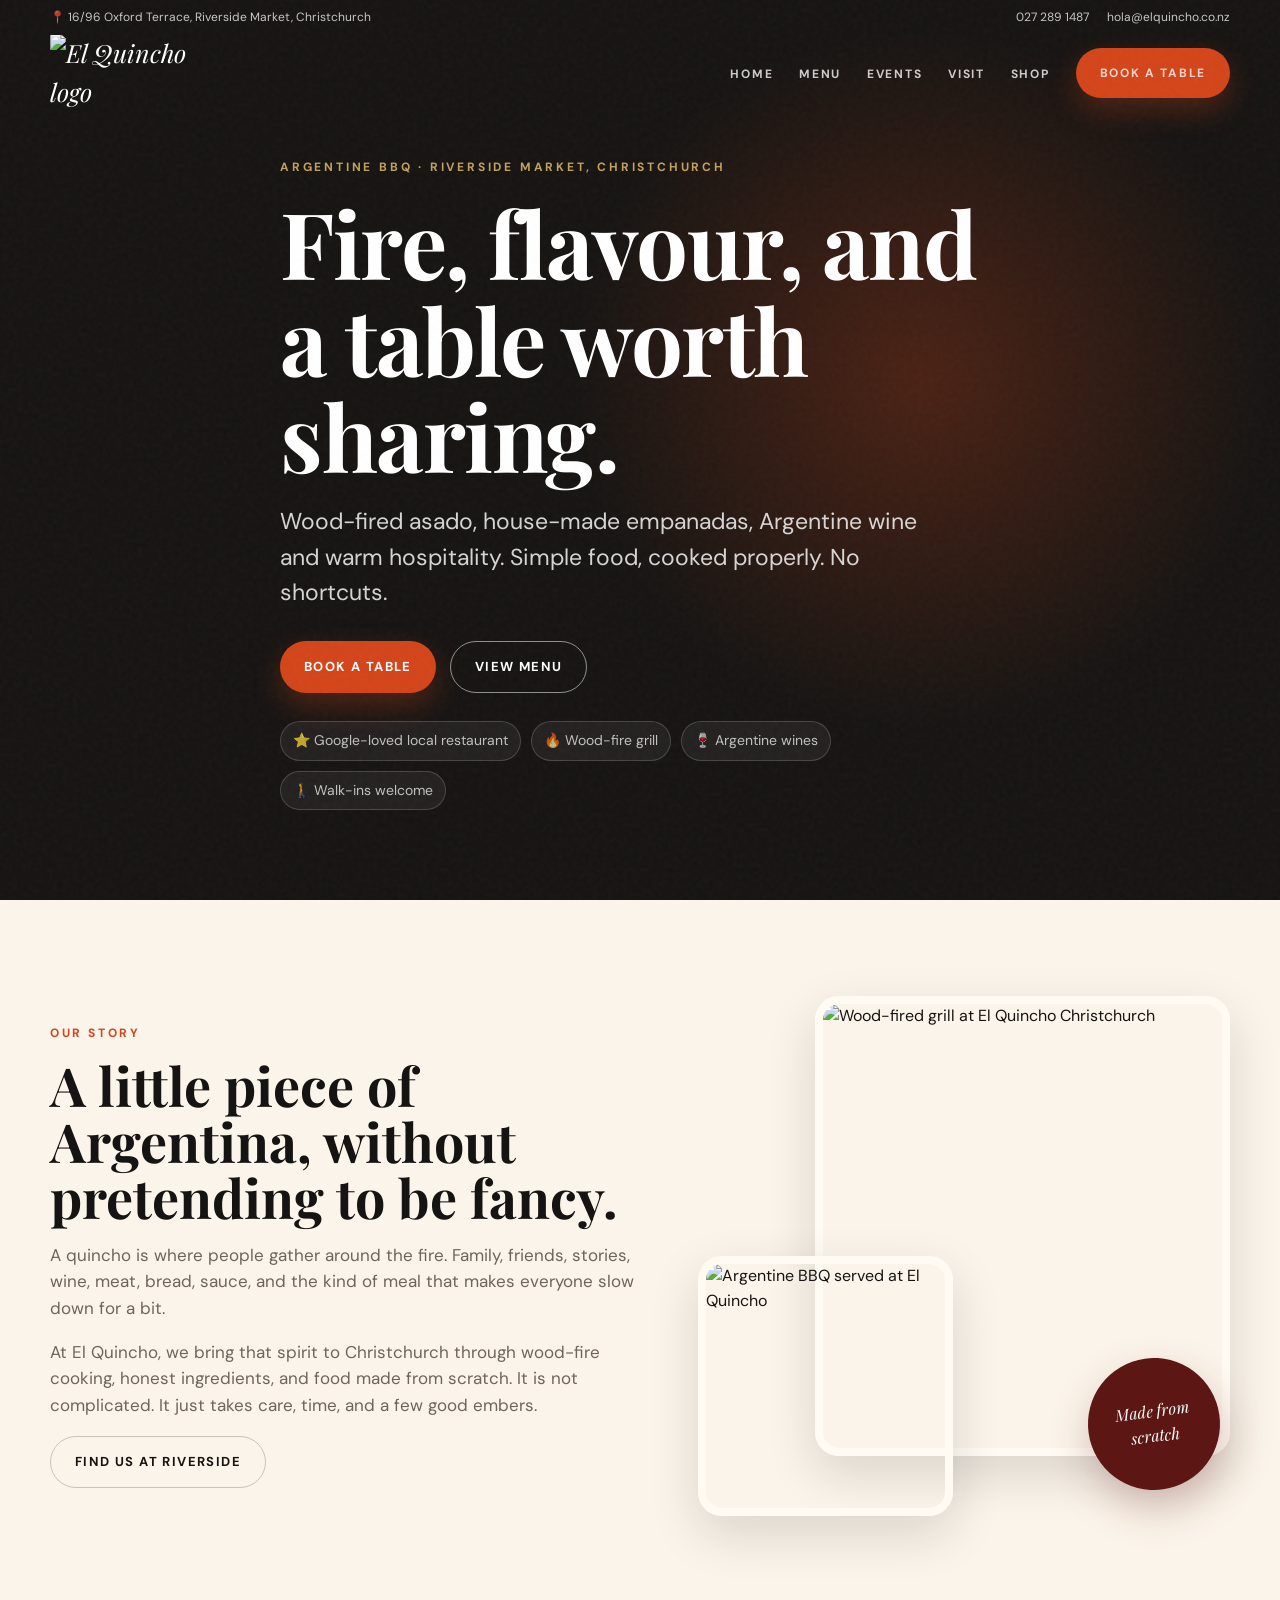
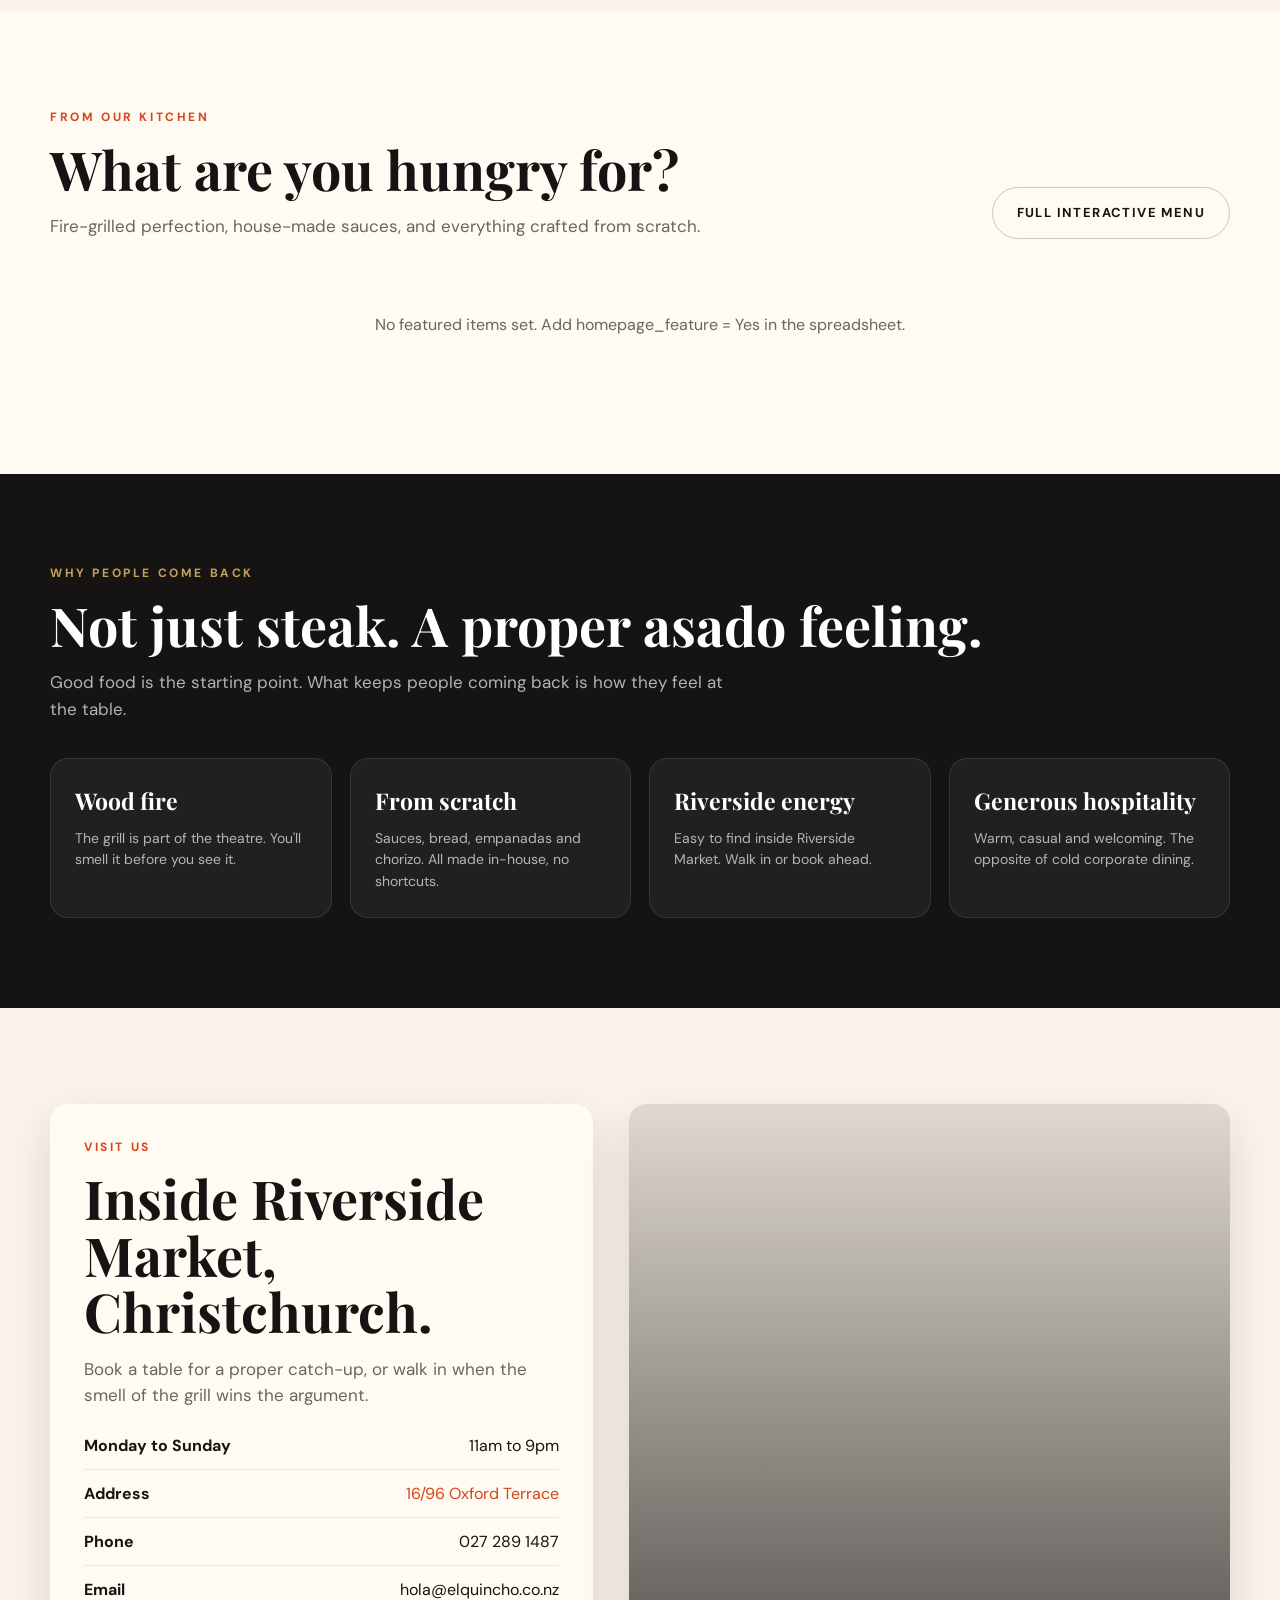
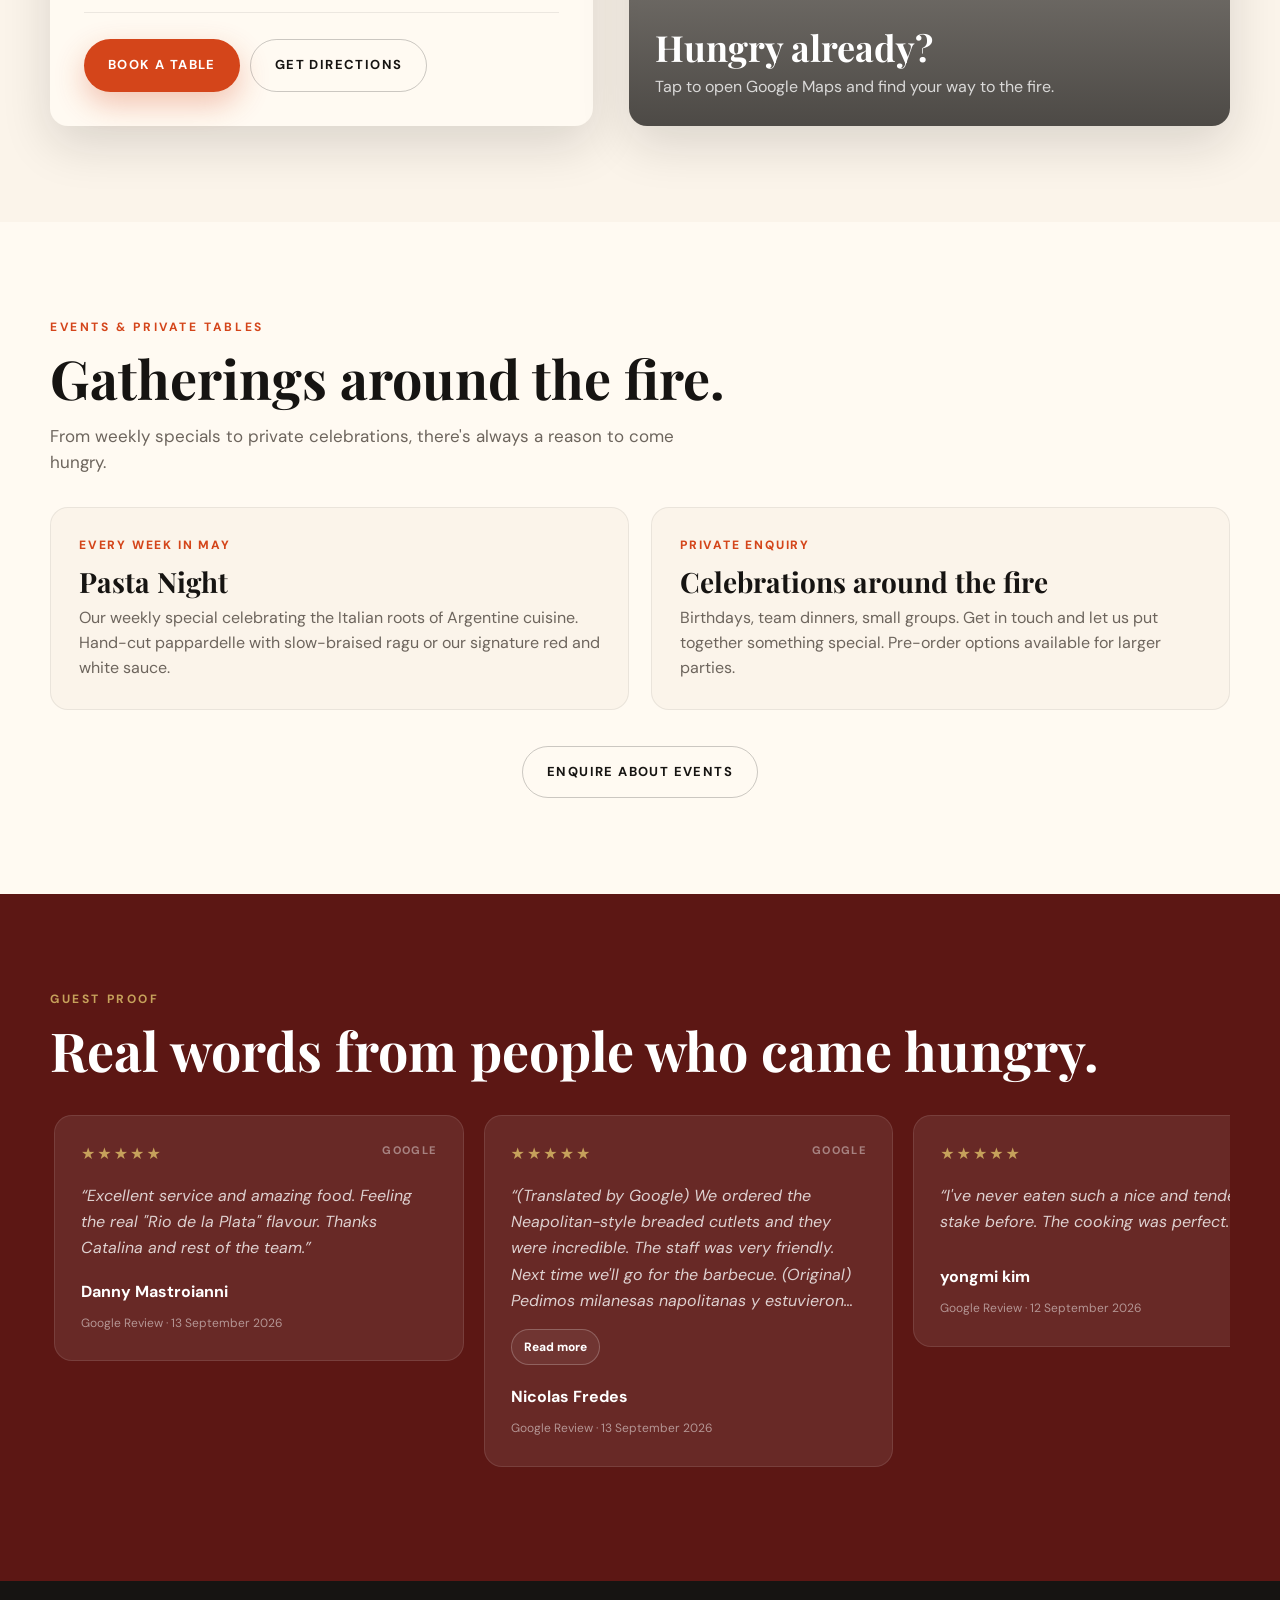
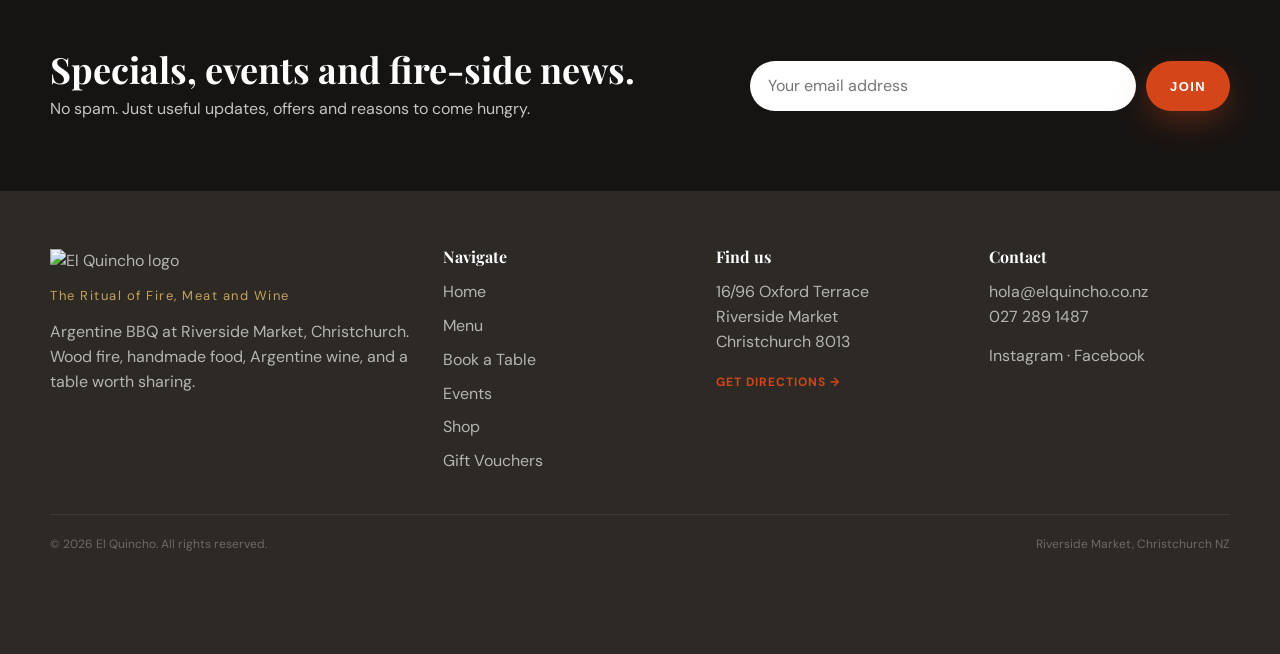
==== commit 33eb9272: "Prepare agency handover and menu styling" ====
--- a/index.html
+++ b/index.html
@@ -24,6 +24,11 @@
       --paper: #fffaf2;
       --sand: #e8d8c4;
       --gold: #c6a15b;
+      --menu-panel: #eadfce;
+      --veg: #4f8a3a;
+      --teal: #0f8b70;
+      --blue: #1587a8;
+      --purple: #6b3d83;
       --white: #ffffff;
       --shadow: 0 18px 50px rgba(22, 20, 18, 0.14);
       --radius: 18px;
@@ -256,29 +261,31 @@
     /* ─── MENU PREVIEW ─── */
     .menu-section { padding: 96px 0; background: var(--paper); }
     .menu-head { display: flex; justify-content: space-between; gap: 32px; align-items: end; margin-bottom: 34px; }
-    .menu-grid { display: grid; grid-template-columns: repeat(3, 1fr); gap: 22px; }
+    .menu-grid { display: grid; grid-template-columns: repeat(3, 1fr); gap: 18px 22px; }
     .menu-item {
-      background: var(--white);
-      border: 1px solid rgba(22,20,18,.07);
-      border-radius: var(--radius);
+      --cat-color: var(--fire);
+      background: rgba(255,250,242,.78);
+      border: 1px solid rgba(22,20,18,.08);
+      border-left: 4px solid var(--cat-color);
+      border-radius: 4px;
       overflow: hidden;
-      box-shadow: 0 12px 30px rgba(22,20,18,.06);
-      display: flex;
-      flex-direction: column;
+      display: grid;
+      grid-template-columns: 86px 1fr;
+      min-height: 142px;
       cursor: pointer;
-      transition: transform .2s ease, box-shadow .2s ease;
-    }
-    .menu-item:hover { transform: translateY(-4px); box-shadow: 0 20px 44px rgba(22,20,18,.1); }
-    .menu-img { height: 210px; background: linear-gradient(135deg, #412018, #a83a18); position: relative; overflow: hidden; }
-    .menu-img img { width: 100%; height: 100%; object-fit: cover; opacity: .88; }
-    .menu-badge { position: absolute; top: 14px; left: 14px; background: var(--fire); color: var(--white); font-size: 11px; letter-spacing: 1.3px; text-transform: uppercase; font-weight: 800; padding: 6px 10px; border-radius: 999px; }
-    .menu-body { padding: 22px; flex: 1; display: flex; flex-direction: column; }
-    .menu-title-row { display: flex; justify-content: space-between; gap: 14px; align-items: start; margin-bottom: 10px; }
-    .menu-title-row h3 { font-size: 24px; }
-    .price { font-family: 'Playfair Display', serif; font-size: 24px; color: var(--fire); font-weight: 700; white-space: nowrap; }
-    .menu-body p { color: var(--ash); font-size: 14px; margin-bottom: 16px; }
+      transition: transform .2s ease, box-shadow .2s ease, background .2s ease;
+    }
+    .menu-item:hover { background: #fffdf8; transform: translateY(-3px); box-shadow: 0 16px 34px rgba(22,20,18,.09); }
+    .menu-img { background: var(--menu-panel); position: relative; overflow: hidden; min-height: 100%; }
+    .menu-img img { width: 100%; height: 100%; object-fit: cover; opacity: .9; }
+    .menu-badge { position: absolute; top: 10px; left: 10px; background: var(--cat-color); color: var(--white); font-size: 9px; letter-spacing: 1.2px; text-transform: uppercase; font-weight: 800; padding: 5px 7px; border-radius: 2px; }
+    .menu-body { padding: 16px 18px; display: flex; flex-direction: column; }
+    .menu-title-row { display: grid; grid-template-columns: 1fr auto; gap: 12px; align-items: baseline; margin-bottom: 7px; }
+    .menu-title-row h3 { font-family: 'DM Sans', system-ui, sans-serif; font-size: 17px; font-weight: 800; line-height: 1.2; }
+    .price { font-family: 'Playfair Display', serif; font-size: 21px; color: var(--fire); font-weight: 700; white-space: nowrap; }
+    .menu-body p { color: #4b4540; font-size: 13px; line-height: 1.45; margin-bottom: 12px; }
     .tags { display: flex; flex-wrap: wrap; gap: 8px; margin-top: auto; }
-    .tag { font-size: 11px; padding: 5px 8px; border-radius: 999px; background: var(--cream); color: var(--ash); font-weight: 700; }
+    .tag { font-size: 10px; padding: 0; border-radius: 0; background: transparent; color: var(--ash); font-weight: 800; }
 
     /* ─── WHY ─── */
     .why { padding: 90px 0; background: var(--charcoal); color: var(--white); }
@@ -783,6 +790,17 @@
     // ═══════════════════════════════════════════
     const SHEET_ID = '1uOcFbvVAKiBRvTz6iNdWMleoeAW9kT9Bg5Lw-TejPG4';
     const SITE_ASSETS_SHEET = 'Site Assets';
+    const CATEGORY_ACCENTS = {
+      entrees: '#c73a1c',
+      mains: '#0f8b70',
+      quickest: '#6b3d83',
+      sides: '#edae26',
+      dessert: '#1587a8',
+      extra: '#6b3d83',
+      'buns & breads': '#4f8a3a',
+      'signature for sharing': '#0f8b70',
+      'lunch special': '#6b3d83'
+    };
 
     async function fetchSheet(sheetName, options = {}) {
       const headersParam = options.headers ? `&headers=${encodeURIComponent(options.headers)}` : '';
@@ -955,6 +973,10 @@
       });
     }
 
+    function getCategoryAccent(category) {
+      return CATEGORY_ACCENTS[String(category || '').trim().toLowerCase()] || '#d4451a';
+    }
+
     async function loadLatestReviews() {
       const container = document.getElementById('reviewsGrid');
       if (!container) return;
@@ -991,10 +1013,12 @@
           const hasImg = imgUrl.length > 5;
           const allergens = (item.allergens || '').split(',').map(a => a.trim()).filter(Boolean);
           const isVeg = item.vegetarian === 'Yes';
-
-          return `<article class="menu-item">
-            <div class="menu-img" style="${hasImg ? '' : 'background:linear-gradient(135deg, #412018, #a83a18);'}">
+          const accent = getCategoryAccent(item.category);
+
+          return `<article class="menu-item" style="--cat-color:${accent}">
+            <div class="menu-img" style="${hasImg ? '' : 'background:linear-gradient(135deg, #eadfce, #d4451a);'}">
               ${hasImg ? `<img src="${imgUrl}" alt="${item.item_name}" style="width:100%;height:100%;object-fit:cover;">` : '<span style="font-size:48px;position:absolute;top:50%;left:50%;transform:translate(-50%,-50%);opacity:.3;">🔥</span>'}
+              ${item.category ? `<span class="menu-badge">${item.category}</span>` : ''}
             </div>
             <div class="menu-body">
               <div class="menu-title-row">
@@ -1003,8 +1027,7 @@
               </div>
               <p>${item.description || ''}</p>
               <div class="tags">
-                ${item.category ? `<span class="tag">${item.category}</span>` : ''}
-                ${isVeg ? '<span class="tag" style="background:#e8f5e9;color:#2e7d32;">Vegetarian</span>' : ''}
+                ${isVeg ? '<span class="tag" style="color:#4f8a3a;">Vegetarian</span>' : ''}
                 ${allergens.slice(0, 2).map(a => `<span class="tag">${a}</span>`).join('')}
               </div>
             </div>
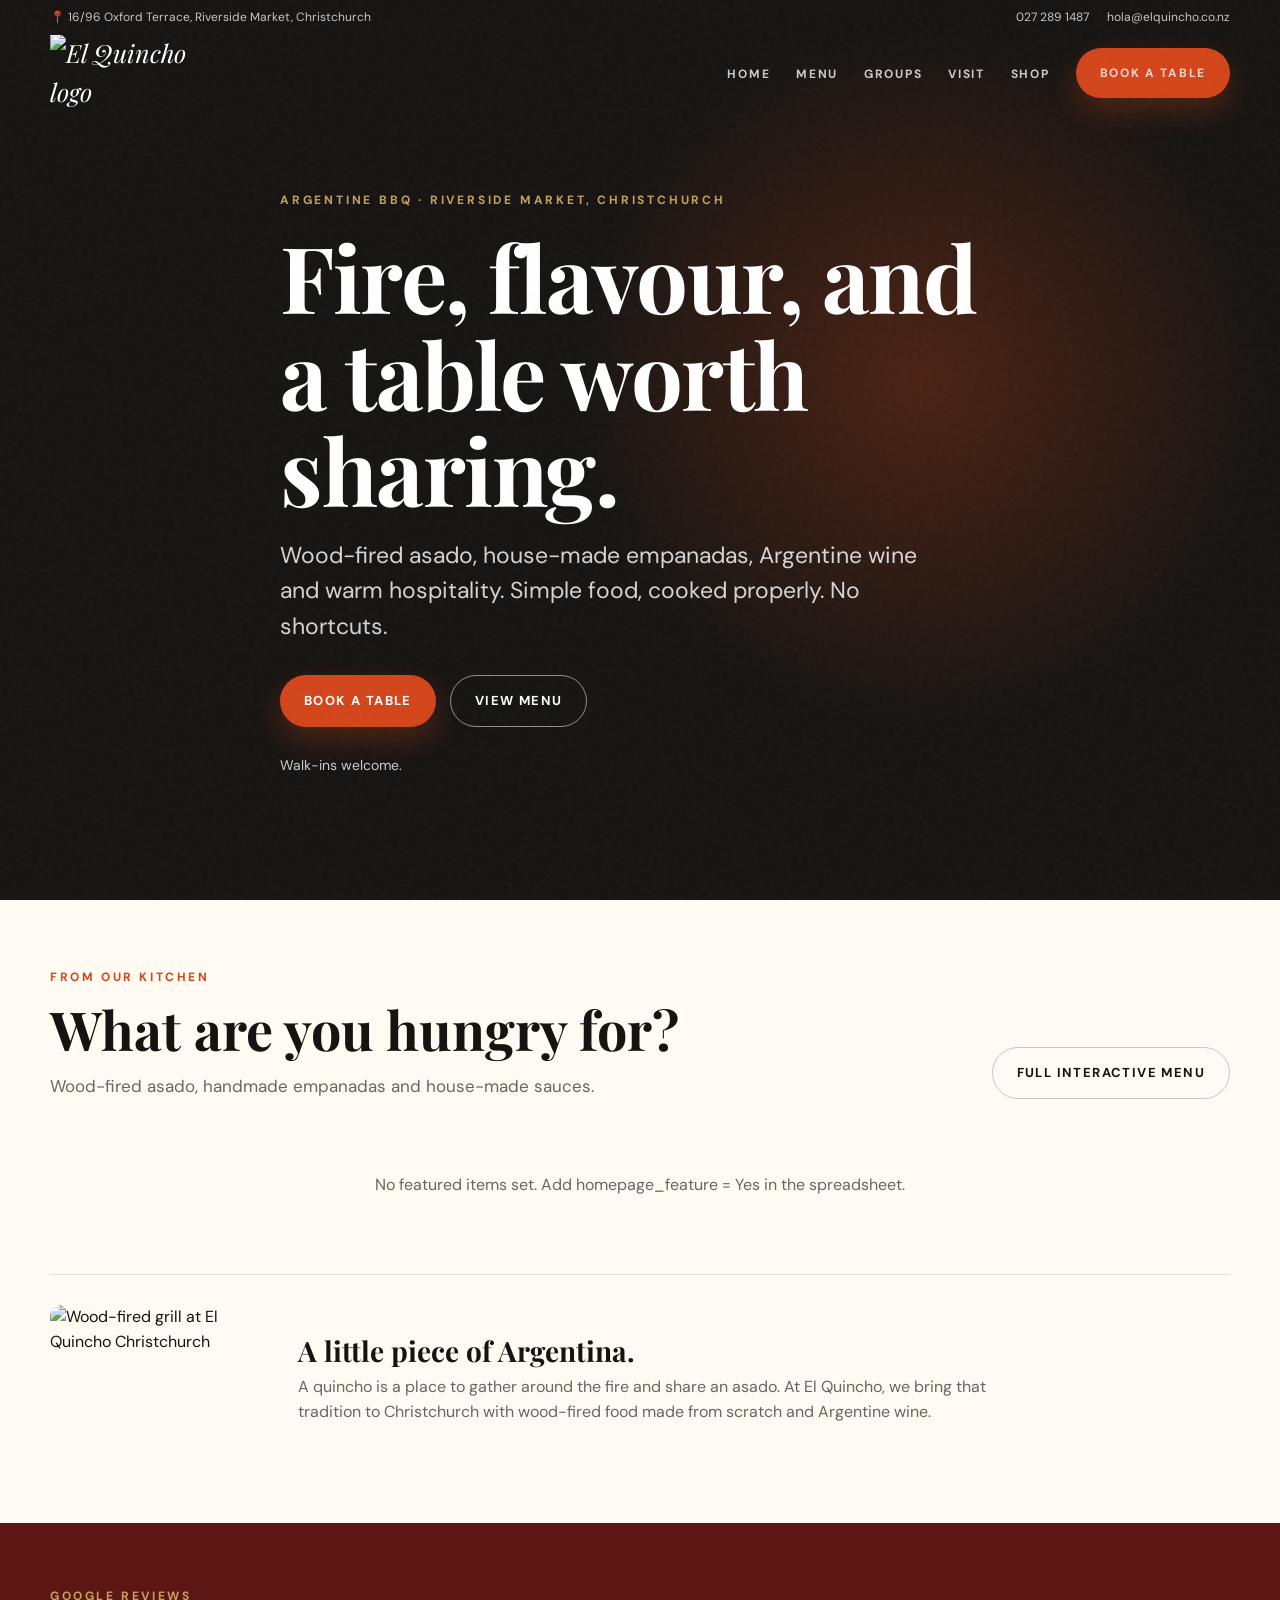
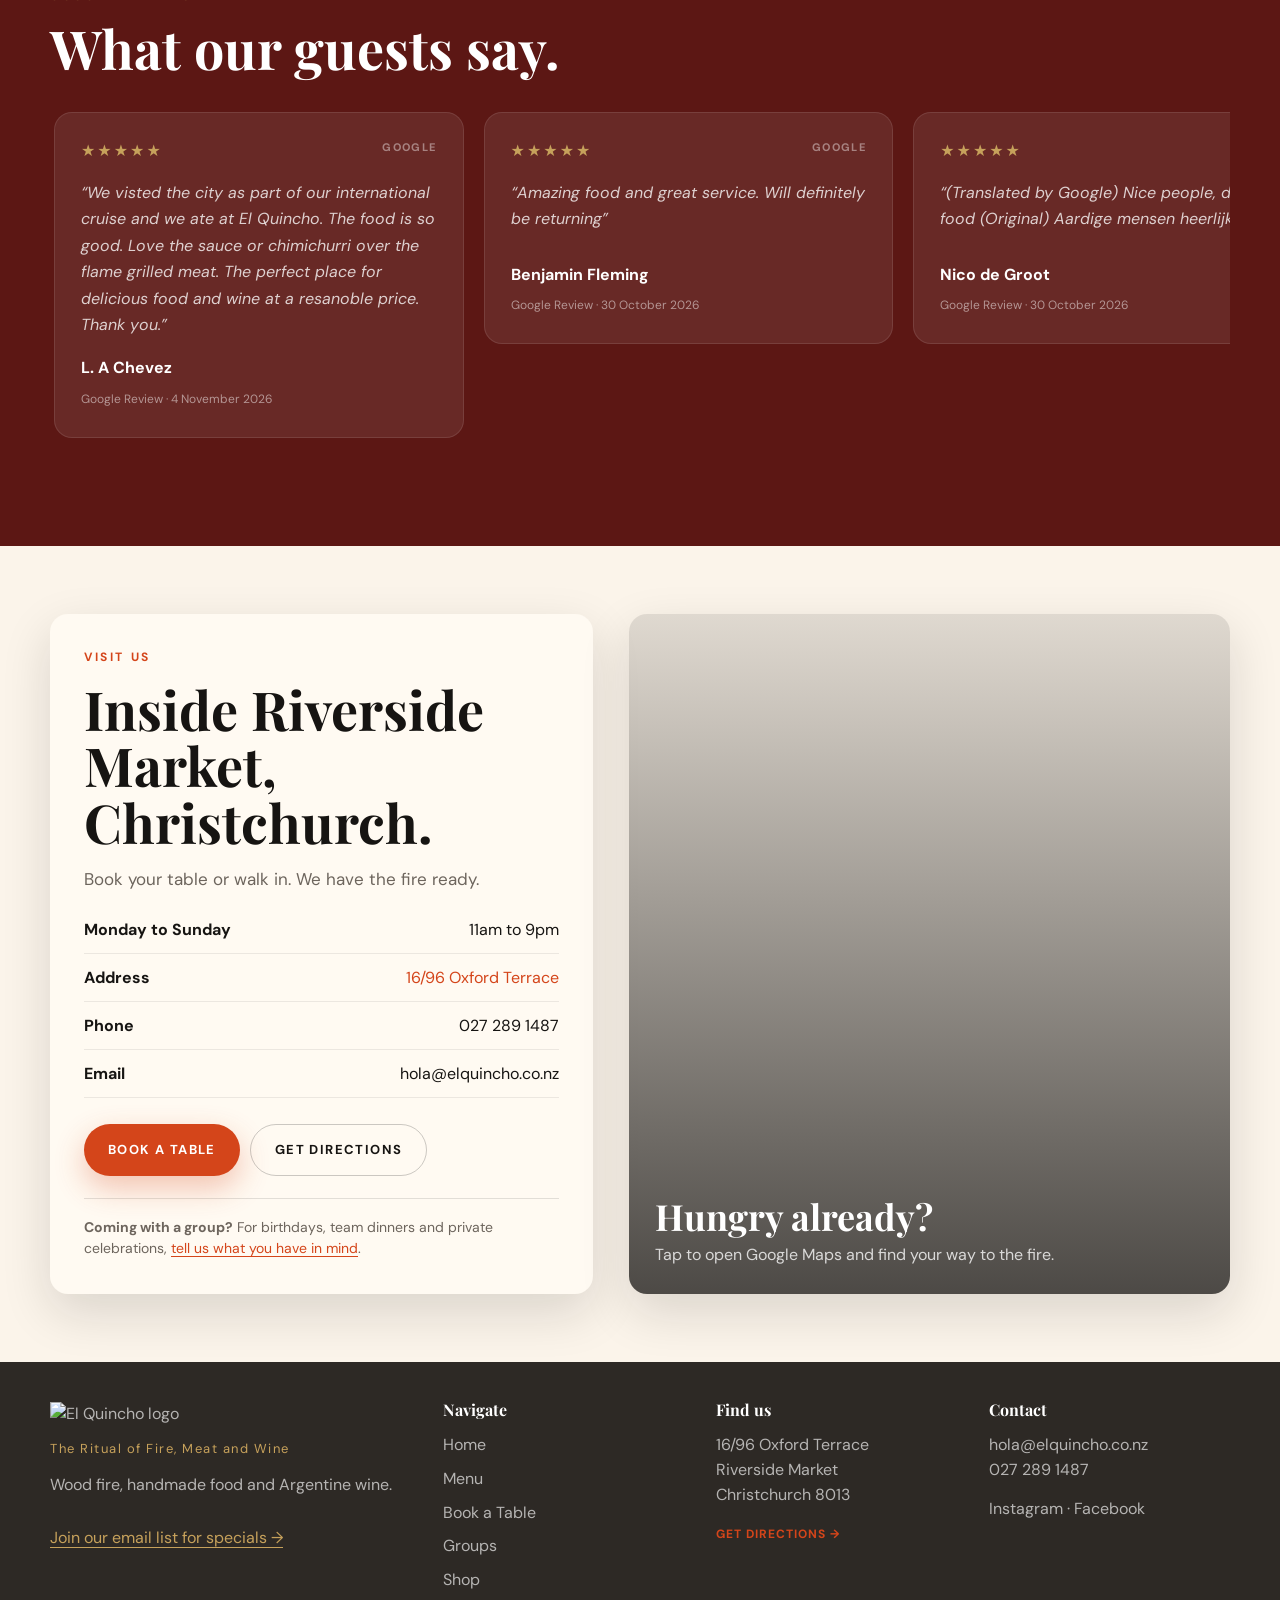
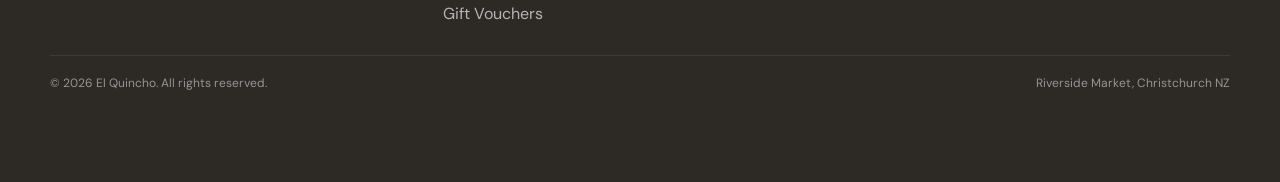
==== commit 8d1b552a: "Simplify homepage around food, reviews and bookings Move spreadsheet specials into the existing imag" ====
--- a/index.html
+++ b/index.html
@@ -201,14 +201,12 @@
     .hero h1 em { color: var(--ember); font-weight: 500; }
     .hero-copy { font-size: clamp(18px, 2vw, 23px); color: rgba(255,255,255,.82); max-width: 650px; margin-bottom: 30px; }
     .hero-buttons { display: flex; gap: 14px; flex-wrap: wrap; margin-bottom: 28px; }
-    .hero-proof { display: flex; flex-wrap: wrap; gap: 10px; color: rgba(255,255,255,.72); font-size: 14px; }
-    .proof-pill { border: 1px solid rgba(255,255,255,.17); background: rgba(255,255,255,.06); padding: 8px 12px; border-radius: 999px; }
+    .walk-ins { color: rgba(255,255,255,.78); font-size: 14px; }
+    [id] { scroll-margin-top: 100px; }
 
     /* ─── SPECIALS CARD ─── */
     .live-special {
-      position: relative;
-      z-index: 3;
-      margin-top: -44px;
+      margin-bottom: 28px;
     }
     .special-card {
       background: var(--paper);
@@ -221,45 +219,18 @@
       padding: 24px;
       border-left: 7px solid var(--fire);
     }
-    .special-card h2 { font-size: 28px; margin-bottom: 4px; }
+    .special-card h3 { font-size: 26px; margin-bottom: 4px; }
     .special-card p { color: var(--ash); }
     .special-label { display: inline-flex; margin-bottom: 10px; color: var(--fire); font-size: 11px; font-weight: 800; letter-spacing: 1.8px; text-transform: uppercase; }
 
     /* ─── STORY ─── */
-    .intro { padding: 96px 0; background: var(--cream); }
-    .intro-grid { display: grid; grid-template-columns: 1.05fr .95fr; gap: 60px; align-items: center; }
-    .intro-text p { color: var(--ash); font-size: 17px; margin-bottom: 18px; }
-    .image-stack { position: relative; min-height: 520px; }
-    .main-photo, .small-photo {
-      border-radius: 24px;
-      object-fit: cover;
-      box-shadow: var(--shadow);
-      border: 8px solid var(--paper);
-      position: absolute;
-    }
-    .main-photo { width: 78%; height: 460px; right: 0; top: 0; }
-    .small-photo { width: 48%; height: 260px; left: 0; bottom: 0; }
-    .stamp {
-      position: absolute;
-      right: 10px;
-      bottom: 26px;
-      background: var(--oxblood);
-      color: var(--white);
-      border-radius: 50%;
-      width: 132px;
-      height: 132px;
-      display: grid;
-      place-items: center;
-      text-align: center;
-      font-family: 'Playfair Display', serif;
-      font-style: italic;
-      transform: rotate(-8deg);
-      box-shadow: 0 18px 40px rgba(92,23,20,.25);
-      padding: 20px;
-    }
+    .story-note { display: grid; grid-template-columns: 220px 1fr; gap: 28px; align-items: center; margin-top: 36px; padding-top: 30px; border-top: 1px solid rgba(22,20,18,.12); }
+    .story-photo { width: 100%; height: 150px; object-fit: cover; border-radius: 12px; }
+    .story-note h3 { font-size: 28px; margin-bottom: 10px; }
+    .story-note p { color: var(--ash); max-width: 700px; }
 
     /* ─── MENU PREVIEW ─── */
-    .menu-section { padding: 96px 0; background: var(--paper); }
+    .menu-section { padding: 68px 0; background: var(--paper); }
     .menu-head { display: flex; justify-content: space-between; gap: 32px; align-items: end; margin-bottom: 34px; }
     .menu-grid { display: grid; grid-template-columns: repeat(3, 1fr); gap: 18px 22px; }
     .menu-item {
@@ -287,15 +258,8 @@
     .tags { display: flex; flex-wrap: wrap; gap: 8px; margin-top: auto; }
     .tag { font-size: 10px; padding: 0; border-radius: 0; background: transparent; color: var(--ash); font-weight: 800; }
 
-    /* ─── WHY ─── */
-    .why { padding: 90px 0; background: var(--charcoal); color: var(--white); }
-    .why-grid { display: grid; grid-template-columns: repeat(4, 1fr); gap: 18px; margin-top: 36px; }
-    .why-card { background: rgba(255,255,255,.055); border: 1px solid rgba(255,255,255,.09); border-radius: var(--radius); padding: 24px; }
-    .why-card strong { display: block; font-family: 'Playfair Display', serif; font-size: 23px; margin-bottom: 9px; }
-    .why-card p { color: rgba(255,255,255,.67); font-size: 14px; }
-
     /* ─── VISIT ─── */
-    .visit { padding: 96px 0; background: var(--cream); }
+    .visit { padding: 68px 0; background: var(--cream); }
     .visit-grid { display: grid; grid-template-columns: .95fr 1.05fr; gap: 36px; align-items: stretch; }
     .visit-card { background: var(--paper); border-radius: var(--radius); padding: 34px; box-shadow: var(--shadow); }
     .hours-list { margin: 26px 0; display: grid; gap: 12px; }
@@ -304,16 +268,11 @@
     .map-card::after { content: ""; position: absolute; inset: 0; background: linear-gradient(180deg, rgba(22,20,18,.12), rgba(22,20,18,.76)); }
     .map-overlay { position: absolute; left: 26px; right: 26px; bottom: 26px; z-index: 2; color: white; }
 
-    /* ─── EVENTS ─── */
-    .events { padding: 96px 0; background: var(--paper); }
-    .event-list { display: grid; grid-template-columns: repeat(2, 1fr); gap: 22px; margin-top: 32px; }
-    .event-card { border-radius: var(--radius); background: var(--cream); padding: 28px; border: 1px solid rgba(22,20,18,.07); }
-    .event-date { color: var(--fire); font-size: 12px; letter-spacing: 1.8px; text-transform: uppercase; font-weight: 800; margin-bottom: 12px; }
-    .event-card h3 { font-size: 28px; margin-bottom: 10px; }
-    .event-card p { color: var(--ash); }
+    .group-enquiry { margin-top: 22px; padding-top: 18px; border-top: 1px solid rgba(22,20,18,.12); color: var(--ash); font-size: 14px; }
+    .group-enquiry a { color: var(--fire); text-decoration: underline; text-underline-offset: 3px; }
 
     /* ─── REVIEWS ─── */
-    .reviews { padding: 96px 0; background: var(--oxblood); color: white; }
+    .reviews { padding: 64px 0; background: var(--oxblood); color: white; }
     .reviews-grid {
       display: flex;
       align-items: flex-start;
@@ -369,21 +328,15 @@
     .review-toggle:hover { border-color: rgba(219,178,94,.65); color: var(--gold); }
     .review.is-expanded { flex-basis: min(560px, calc(100vw - 48px)); }
 
-    /* ─── NEWSLETTER ─── */
-    .newsletter { padding: 70px 0; background: var(--charcoal); color: white; }
-    .newsletter-inner { display: flex; justify-content: space-between; align-items: center; gap: 30px; }
-    .newsletter h2 { font-size: 36px; margin-bottom: 8px; }
-    .newsletter p { color: rgba(255,255,255,.75); }
-    .form { display: flex; gap: 10px; min-width: min(480px, 100%); }
-    .form input { flex: 1; border-radius: 999px; border: 0; padding: 0 18px; min-height: 50px; font: inherit; }
-
     /* ─── FOOTER ─── */
-    .footer { background: var(--smoke); color: rgba(255,255,255,.65); padding: 58px 0 100px; }
+    .footer { background: var(--smoke); color: rgba(255,255,255,.65); padding: 40px 0 90px; }
     .footer-grid { display: grid; grid-template-columns: 1.5fr 1fr 1fr 1fr; gap: 32px; }
     .footer h3, .footer h4 { color: white; margin-bottom: 14px; }
     .footer-logo { width: min(260px, 100%); height: auto; margin: 0 0 12px; }
     .footer a:hover { color: var(--gold); }
     .footer ul { list-style: none; display: grid; gap: 9px; }
+    .footer-signup { display: inline-block; color: var(--gold); margin-top: 18px; padding-block: 10px; text-decoration: underline; text-underline-offset: 4px; }
+    .footer-bottom { margin-top: 28px; padding-top: 18px; border-top: 1px solid rgba(255,255,255,.08); display: flex; flex-wrap: wrap; gap: 10px 20px; justify-content: space-between; font-size: 12px; color: rgba(255,255,255,.5); }
 
     /* ─── MOBILE STICKY ─── */
     .mobile-sticky {
@@ -418,13 +371,11 @@
       }
       .nav-links.open { display: flex; }
       .mobile-toggle { display: block; }
-      .intro-grid, .visit-grid { grid-template-columns: 1fr; }
-      .image-stack { min-height: 430px; }
+      .visit-grid { grid-template-columns: 1fr; }
       .menu-head { display: block; }
-      .menu-grid, .why-grid { grid-template-columns: 1fr 1fr; }
+      .menu-head > .btn { margin-top: 20px; }
+      .menu-grid { grid-template-columns: 1fr 1fr; }
       .review { flex-basis: min(420px, 78vw); }
-      .newsletter-inner { display: block; }
-      .form { margin-top: 22px; }
       .footer-grid { grid-template-columns: 1fr 1fr; }
     }
 
@@ -433,21 +384,17 @@
       .top-strip { display: none; }
       .nav { top: 0; background: rgba(22,20,18,.92); }
       .hero { padding-top: 120px; min-height: 88vh; }
-      .hero-buttons, .special-card, .newsletter-inner, .form { display: grid; grid-template-columns: 1fr; }
-      .hero-proof { display: none; }
-      .live-special { margin-top: 0; }
-      .special-card { border-radius: 0; width: calc(100% + 28px); margin-left: -14px; }
-      .intro, .menu-section, .why, .visit, .events, .reviews { padding: 68px 0; }
-      .main-photo { width: 86%; height: 320px; }
-      .small-photo { width: 58%; height: 190px; }
-      .stamp { width: 108px; height: 108px; font-size: 14px; }
+      .hero-buttons, .special-card { display: grid; grid-template-columns: 1fr; }
+      .special-card { padding: 20px; }
+      .menu-section, .visit, .reviews { padding: 48px 0; }
+      .story-note { grid-template-columns: 1fr; gap: 20px; margin-top: 28px; padding-top: 24px; }
+      .story-photo { height: 180px; }
       .logo img { width: 150px; margin-inline: 0; }
       .footer-logo { width: 180px; margin-left: 0; }
-      .menu-grid, .why-grid, .event-list, .footer-grid { grid-template-columns: 1fr; }
+      .menu-grid, .footer-grid { grid-template-columns: 1fr; }
       .reviews-grid { margin-inline: -14px; padding-inline: 14px; scroll-padding-inline: 14px; }
       .review { flex-basis: min(88vw, 360px); min-height: 232px; padding: 22px; }
       .review-source { display: none; }
-      .newsletter { padding-bottom: 96px; }
       .mobile-sticky { display: flex; }
     }
   </style>
@@ -501,7 +448,7 @@
       <ul class="nav-links">
         <li><a href="index.html">Home</a></li>
         <li><a href="menu.html">Menu</a></li>
-        <li><a href="index.html#events">Events</a></li>
+        <li><a href="index.html#events">Groups</a></li>
         <li><a href="index.html#visit">Visit</a></li>
         <li><a href="https://elquincho.co.nz/shop/">Shop</a></li>
         <li><a class="btn btn-fire" href="book-a-table/">Book a Table</a></li>
@@ -530,46 +477,11 @@
       <p class="hero-copy">Wood-fired asado, house-made empanadas, Argentine wine and warm hospitality. Simple food, cooked properly. No shortcuts.</p>
       <div class="hero-buttons">
         <a class="btn btn-fire" href="book-a-table/">Book a Table</a>
-        <a class="btn btn-outline" href="#menu">View Menu</a>
-      </div>
-      <div class="hero-proof" aria-label="Highlights">
-        <span class="proof-pill">&#11088; Google-loved local restaurant</span>
-        <span class="proof-pill">&#x1F525; Wood-fire grill</span>
-        <span class="proof-pill">&#x1F377; Argentine wines</span>
-        <span class="proof-pill">&#x1F6B6; Walk-ins welcome</span>
-      </div>
+        <a class="btn btn-outline" href="menu.html">View Menu</a>
+      </div>
+      <p class="walk-ins">Walk-ins welcome.</p>
     </div>
   </header>
-
-  <!-- ═══ WEEKLY SPECIALS (loaded from Google Sheet) ═══ -->
-  <section class="live-special" id="specials" style="display:none;">
-    <div class="container">
-      <div class="special-card" id="homeSpecialsCard"></div>
-    </div>
-  </section>
-
-  <!-- ═══ OUR STORY ═══ -->
-  <section class="intro">
-    <div class="container intro-grid">
-      <div class="intro-text">
-        <div class="eyebrow">Our story</div>
-        <h2 class="section-title">A little piece of Argentina, without pretending to be fancy.</h2>
-        <p>A quincho is where people gather around the fire. Family, friends, stories, wine, meat, bread, sauce, and the kind of meal that makes everyone slow down for a bit.</p>
-        <p>At El Quincho, we bring that spirit to Christchurch through wood-fire cooking, honest ingredients, and food made from scratch. It is not complicated. It just takes care, time, and a few good embers.</p>
-        <a class="btn btn-outline-dark" href="#visit">Find us at Riverside</a>
-      </div>
-      <div class="image-stack" aria-label="El Quincho food and grill images">
-        <!--
-          TO CHANGE THESE IMAGES:
-          Upload photos to WordPress Media Library, then replace the src URLs below.
-          Ideal: one photo of the fire/grill, one of a plated dish.
-        -->
-        <img class="main-photo" data-site-image="story_main_image" src="https://elquincho.co.nz/wp-content/uploads/2024/07/Home-Desktop-2-1024x806.jpg" alt="Wood-fired grill at El Quincho Christchurch">
-        <img class="small-photo" data-site-image="story_small_image" src="https://elquincho.co.nz/wp-content/uploads/2024/07/Home-Desktop-2-1024x806.jpg" alt="Argentine BBQ served at El Quincho">
-        <div class="stamp">Made from scratch</div>
-      </div>
-    </div>
-  </section>
 
   <!-- ═══ MENU PREVIEW ═══ -->
   <section class="menu-section" id="menu">
@@ -578,80 +490,26 @@
         <div>
           <div class="eyebrow">From our kitchen</div>
           <h2 class="section-title">What are you hungry for?</h2>
-          <p class="section-intro">Fire-grilled perfection, house-made sauces, and everything crafted from scratch.</p>
+          <p class="section-intro">Wood-fired asado, handmade empanadas and house-made sauces.</p>
         </div>
         <a class="btn btn-outline-dark" href="menu.html">Full Interactive Menu</a>
+      </div>
+
+      <!-- Specials stay managed through the same Google Sheet. -->
+      <div class="live-special" id="specials" style="display:none;">
+        <div class="special-card" id="homeSpecialsCard"></div>
       </div>
 
       <div class="menu-grid" id="menuHighlights">
         <!-- Loaded dynamically from Google Sheets -->
         <div style="grid-column: 1/-1; text-align:center; padding:40px; color:var(--ash);">Loading menu highlights...</div>
       </div>
-    </div>
-  </section>
-
-  <!-- ═══ WHY PEOPLE COME BACK ═══ -->
-  <section class="why">
-    <div class="container">
-      <div class="eyebrow" style="color: var(--gold);">Why people come back</div>
-      <h2 class="section-title">Not just steak. A proper asado feeling.</h2>
-      <p class="section-intro" style="color: rgba(255,255,255,.68);">Good food is the starting point. What keeps people coming back is how they feel at the table.</p>
-      <div class="why-grid">
-        <div class="why-card"><strong>Wood fire</strong><p>The grill is part of the theatre. You'll smell it before you see it.</p></div>
-        <div class="why-card"><strong>From scratch</strong><p>Sauces, bread, empanadas and chorizo. All made in-house, no shortcuts.</p></div>
-        <div class="why-card"><strong>Riverside energy</strong><p>Easy to find inside Riverside Market. Walk in or book ahead.</p></div>
-        <div class="why-card"><strong>Generous hospitality</strong><p>Warm, casual and welcoming. The opposite of cold corporate dining.</p></div>
-      </div>
-    </div>
-  </section>
-
-  <!-- ═══ VISIT ═══ -->
-  <section class="visit" id="visit">
-    <div class="container visit-grid">
-      <div class="visit-card">
-        <div class="eyebrow">Visit us</div>
-        <h2 class="section-title">Inside Riverside Market, Christchurch.</h2>
-        <p class="section-intro">Book a table for a proper catch-up, or walk in when the smell of the grill wins the argument.</p>
-        <div class="hours-list">
-          <div class="hours-row"><strong>Monday to Sunday</strong><span>11am to 9pm</span></div>
-          <div class="hours-row"><strong>Address</strong><span><a href="https://maps.app.goo.gl/hMW3yQzyrihPscGa9" target="_blank" rel="noopener" style="color: var(--fire);">16/96 Oxford Terrace</a></span></div>
-          <div class="hours-row"><strong>Phone</strong><span><a href="tel:+64272891487">027 289 1487</a></span></div>
-          <div class="hours-row"><strong>Email</strong><span><a href="mailto:hola@elquincho.co.nz">hola@elquincho.co.nz</a></span></div>
+      <div class="story-note">
+        <img class="story-photo" data-site-image="story_main_image" src="https://elquincho.co.nz/wp-content/uploads/2024/07/Home-Desktop-2-1024x806.jpg" alt="Wood-fired grill at El Quincho Christchurch" loading="lazy" width="440" height="300">
+        <div>
+          <h3>A little piece of Argentina.</h3>
+          <p>A quincho is a place to gather around the fire and share an asado. At El Quincho, we bring that tradition to Christchurch with wood-fired food made from scratch and Argentine wine.</p>
         </div>
-        <div style="display:flex; gap:10px; flex-wrap:wrap;">
-          <a class="btn btn-fire" href="book-a-table/">Book a Table</a>
-          <a class="btn btn-outline-dark" href="https://maps.app.goo.gl/hMW3yQzyrihPscGa9" target="_blank" rel="noopener">Get Directions</a>
-        </div>
-      </div>
-      <a class="map-card" data-site-background="map_background" href="https://maps.app.goo.gl/hMW3yQzyrihPscGa9" target="_blank" rel="noopener" aria-label="Open in Google Maps">
-        <div class="map-overlay">
-          <h3 style="font-size: 36px; margin-bottom: 8px;">Hungry already?</h3>
-          <p style="color: rgba(255,255,255,.78);">Tap to open Google Maps and find your way to the fire.</p>
-        </div>
-      </a>
-    </div>
-  </section>
-
-  <!-- ═══ EVENTS ═══ -->
-  <section class="events" id="events">
-    <div class="container">
-      <div class="eyebrow">Events & private tables</div>
-      <h2 class="section-title">Gatherings around the fire.</h2>
-      <p class="section-intro">From weekly specials to private celebrations, there's always a reason to come hungry.</p>
-      <div class="event-list">
-        <article class="event-card">
-          <div class="event-date">Every week in May</div>
-          <h3>Pasta Night</h3>
-          <p>Our weekly special celebrating the Italian roots of Argentine cuisine. Hand-cut pappardelle with slow-braised ragu or our signature red and white sauce.</p>
-        </article>
-        <article class="event-card">
-          <div class="event-date">Private enquiry</div>
-          <h3>Celebrations around the fire</h3>
-          <p>Birthdays, team dinners, small groups. Get in touch and let us put together something special. Pre-order options available for larger parties.</p>
-        </article>
-      </div>
-      <div style="text-align:center; margin-top:36px;">
-        <a class="btn btn-outline-dark" href="mailto:hola@elquincho.co.nz">Enquire About Events</a>
       </div>
     </div>
   </section>
@@ -659,8 +517,8 @@
   <!-- ═══ REVIEWS ═══ -->
   <section class="reviews" id="reviews">
     <div class="container">
-      <div class="eyebrow" style="color: var(--gold);">Guest proof</div>
-      <h2 class="section-title">Real words from people who came hungry.</h2>
+      <div class="eyebrow" style="color: var(--gold);">Google reviews</div>
+      <h2 class="section-title">What our guests say.</h2>
       <div class="reviews-grid" id="reviewsGrid" aria-live="polite">
         <article class="review">
           <div class="review-header">
@@ -699,17 +557,31 @@
     </div>
   </section>
 
-  <!-- ═══ NEWSLETTER ─── -->
-  <section class="newsletter">
-    <div class="container newsletter-inner">
-      <div>
-        <h2>Specials, events and fire-side news.</h2>
-        <p>No spam. Just useful updates, offers and reasons to come hungry.</p>
-      </div>
-      <form class="form" onsubmit="event.preventDefault(); this.querySelector('button').textContent = 'Thanks!'; this.querySelector('input').value = '';">
-        <input type="email" placeholder="Your email address" required>
-        <button class="btn btn-fire" type="submit">Join</button>
-      </form>
+  <!-- ═══ VISIT ═══ -->
+  <section class="visit" id="visit">
+    <div class="container visit-grid">
+      <div class="visit-card">
+        <div class="eyebrow">Visit us</div>
+        <h2 class="section-title">Inside Riverside Market, Christchurch.</h2>
+        <p class="section-intro">Book your table or walk in. We have the fire ready.</p>
+        <div class="hours-list">
+          <div class="hours-row"><strong>Monday to Sunday</strong><span>11am to 9pm</span></div>
+          <div class="hours-row"><strong>Address</strong><span><a href="https://maps.app.goo.gl/hMW3yQzyrihPscGa9" target="_blank" rel="noopener" style="color: var(--fire);">16/96 Oxford Terrace</a></span></div>
+          <div class="hours-row"><strong>Phone</strong><span><a href="tel:+64272891487">027 289 1487</a></span></div>
+          <div class="hours-row"><strong>Email</strong><span><a href="mailto:hola@elquincho.co.nz">hola@elquincho.co.nz</a></span></div>
+        </div>
+        <div style="display:flex; gap:10px; flex-wrap:wrap;">
+          <a class="btn btn-fire" href="book-a-table/">Book a Table</a>
+          <a class="btn btn-outline-dark" href="https://maps.app.goo.gl/hMW3yQzyrihPscGa9" target="_blank" rel="noopener">Get Directions</a>
+        </div>
+        <p class="group-enquiry" id="events"><strong>Coming with a group?</strong> For birthdays, team dinners and private celebrations, <a href="mailto:hola@elquincho.co.nz?subject=Group%20booking%20enquiry">tell us what you have in mind</a>.</p>
+      </div>
+      <a class="map-card" data-site-background="map_background" href="https://maps.app.goo.gl/hMW3yQzyrihPscGa9" target="_blank" rel="noopener" aria-label="Open in Google Maps">
+        <div class="map-overlay">
+          <h3 style="font-size: 36px; margin-bottom: 8px;">Hungry already?</h3>
+          <p style="color: rgba(255,255,255,.78);">Tap to open Google Maps and find your way to the fire.</p>
+        </div>
+      </a>
     </div>
   </section>
 
@@ -719,7 +591,8 @@
       <div>
         <img class="footer-logo" data-site-logo="orange" src="https://elquincho.co.nz/wp-content/uploads/2024/07/elquincho.webp" alt="El Quincho logo">
         <p style="margin-top:6px; color: var(--gold); font-size:13px; letter-spacing:1.5px;">The Ritual of Fire, Meat and Wine</p>
-        <p style="margin-top:14px;">Argentine BBQ at Riverside Market, Christchurch. Wood fire, handmade food, Argentine wine, and a table worth sharing.</p>
+        <p style="margin-top:14px;">Wood fire, handmade food and Argentine wine.</p>
+        <a class="footer-signup" href="https://elquincho.co.nz/#form-field-email">Join our email list for specials &rarr;</a>
       </div>
       <div>
         <h4>Navigate</h4>
@@ -727,7 +600,7 @@
           <li><a href="index.html">Home</a></li>
           <li><a href="menu.html">Menu</a></li>
           <li><a href="book-a-table/">Book a Table</a></li>
-          <li><a href="index.html#events">Events</a></li>
+          <li><a href="index.html#events">Groups</a></li>
           <li><a href="https://elquincho.co.nz/shop/">Shop</a></li>
           <li><a href="https://elquincho.co.nz/gift-cards">Gift Vouchers</a></li>
         </ul>
@@ -743,7 +616,7 @@
         <p style="margin-top:14px;"><a href="https://www.instagram.com/elquincho.nz/">Instagram</a> &middot; <a href="https://www.facebook.com/ElQuinchoNZ">Facebook</a></p>
       </div>
     </div>
-    <div class="container" style="margin-top:40px; padding-top:20px; border-top:1px solid rgba(255,255,255,.08); display:flex; justify-content:space-between; font-size:12px; color:rgba(255,255,255,.3);">
+    <div class="container footer-bottom">
       <span>&copy; 2026 El Quincho. All rights reserved.</span>
       <span>Riverside Market, Christchurch NZ</span>
     </div>
@@ -1065,7 +938,7 @@
         card.innerHTML = `
           <div>
             <span class="special-label">This Week's Specials</span>
-            <h2 style="font-size:28px; margin-bottom:6px;">${itemsText}</h2>
+            <h3>${itemsText}</h3>
             ${shortDesc ? `<p>${shortDesc}</p>` : ''}
           </div>
           <a class="btn btn-dark" href="menu.html">See Menu</a>
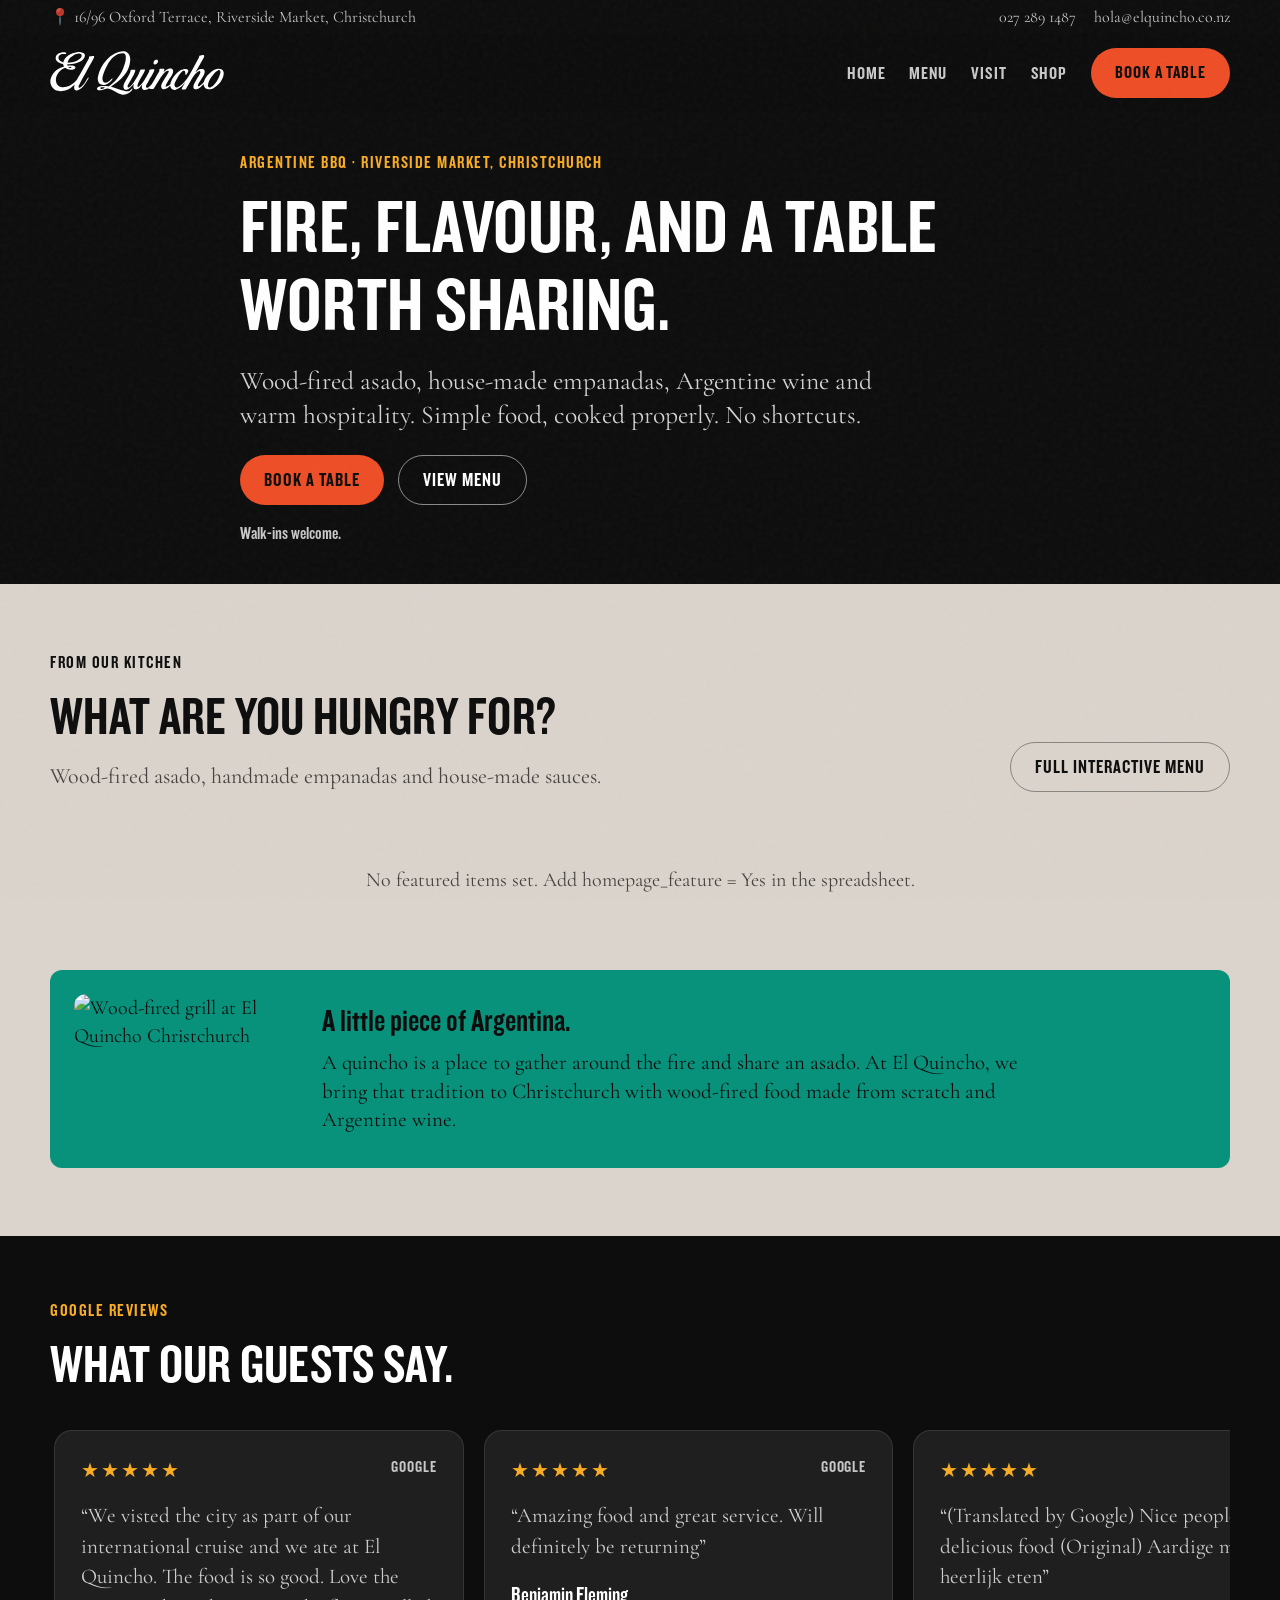
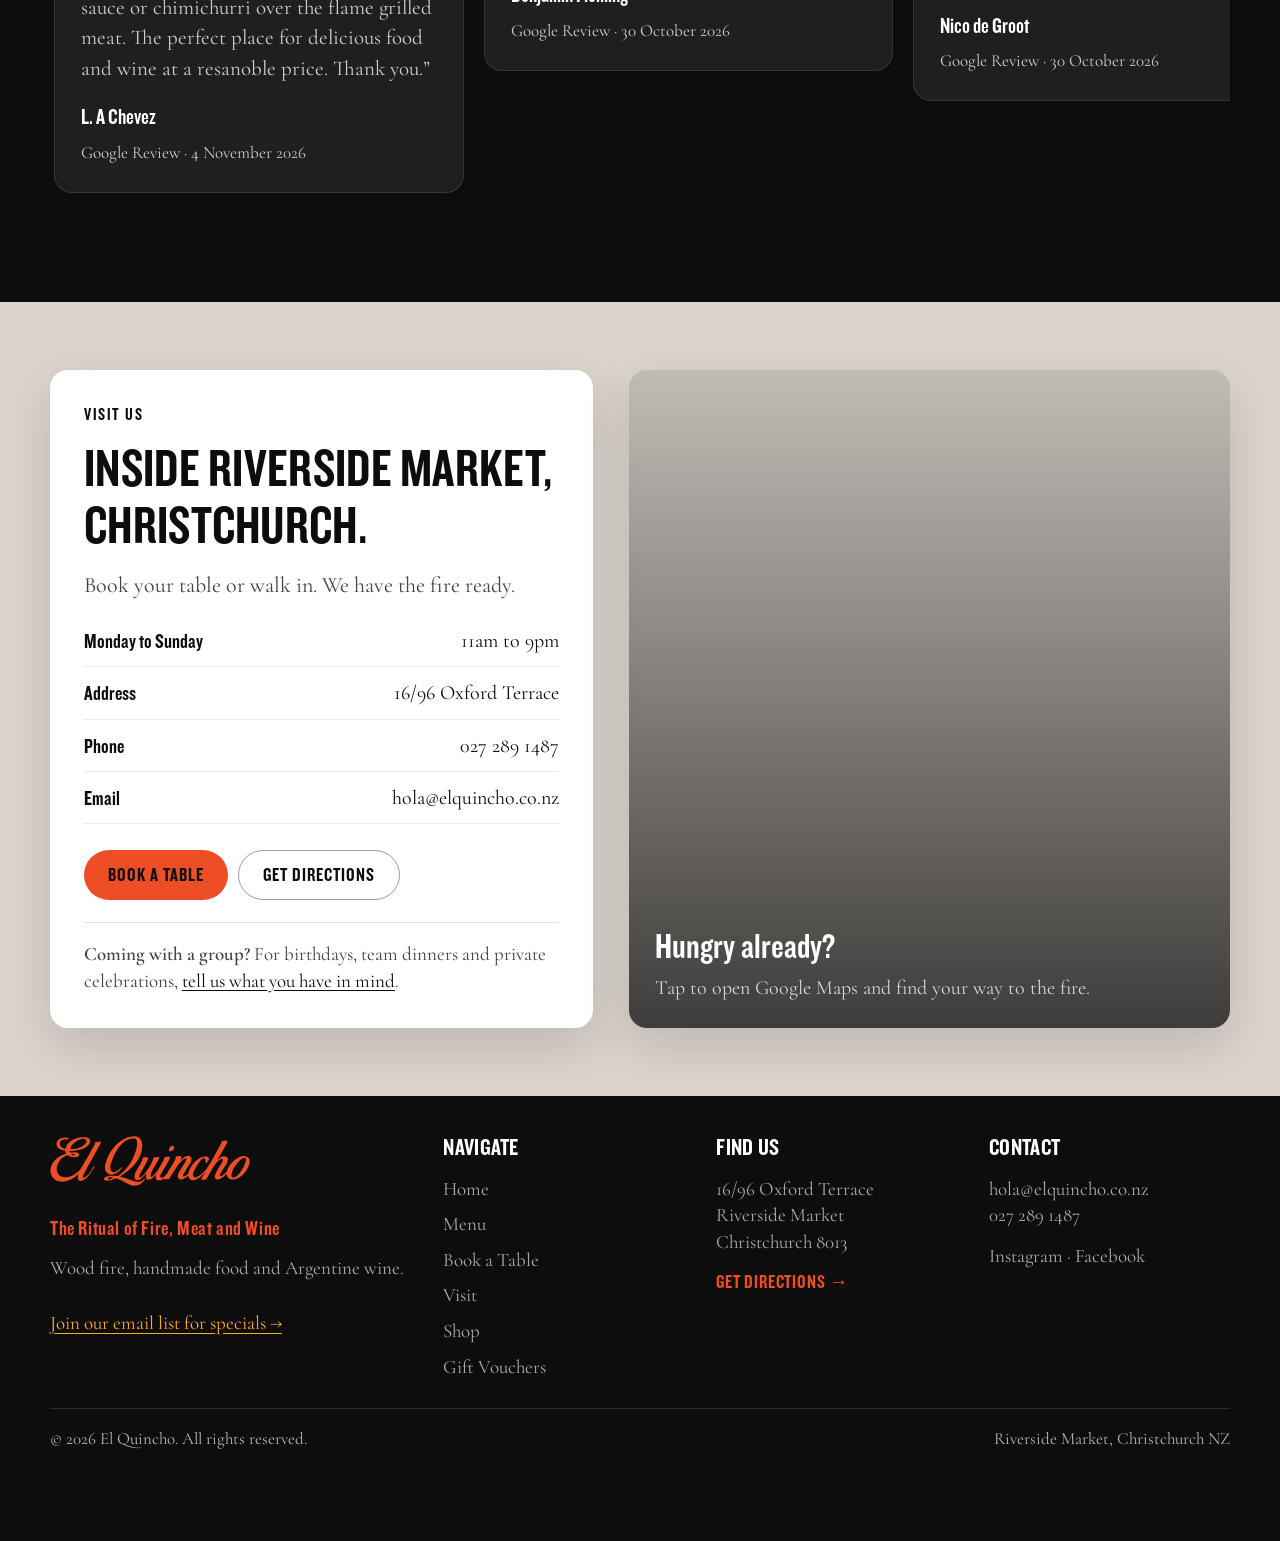
==== commit 0f1f8cbb: "Apply El Quincho identity and compact Asado hero Use local brand fonts and cropped SVG logos across " ====
--- a/index.html
+++ b/index.html
@@ -7,37 +7,34 @@
   <title>El Quincho | Argentine BBQ Restaurant in Christchurch</title>
   <link rel="icon" href="data:image/svg+xml,%3Csvg xmlns='http://www.w3.org/2000/svg' viewBox='0 0 100 100'%3E%3Ctext y='.9em' font-size='85'%3E%F0%9F%94%A5%3C/text%3E%3C/svg%3E">
 
-  <link rel="preconnect" href="https://fonts.googleapis.com">
-  <link rel="preconnect" href="https://fonts.gstatic.com" crossorigin>
-  <link href="https://fonts.googleapis.com/css2?family=DM+Sans:wght@400;500;600;700&family=Playfair+Display:ital,wght@0,600;0,700;1,500;1,600&display=swap" rel="stylesheet">
 
   <style>
     :root {
-      --fire: #d4451a;
-      --fire-dark: #a83213;
-      --ember: #f06a2f;
-      --oxblood: #5c1714;
-      --charcoal: #161412;
-      --smoke: #2d2925;
-      --ash: #6d655d;
-      --cream: #fbf4ea;
-      --paper: #fffaf2;
-      --sand: #e8d8c4;
-      --gold: #c6a15b;
-      --menu-panel: #eadfce;
-      --veg: #4f8a3a;
-      --teal: #0f8b70;
-      --blue: #1587a8;
-      --purple: #6b3d83;
+      --fire: #EE4E26;
+      --fire-dark: #F48142;
+      --ember: #F48142;
+      --oxblood: #0D0D0D;
+      --charcoal: #0D0D0D;
+      --smoke: #0D0D0D;
+      --ash: #45413E;
+      --cream: #DBD4CD;
+      --paper: #FFFFFF;
+      --sand: #CAB89C;
+      --gold: #F8AC23;
+      --menu-panel: #DBD4CD;
+      --veg: #72B054;
+      --teal: #09927B;
+      --blue: #5D9EB1;
+      --purple: #784995;
       --white: #ffffff;
-      --shadow: 0 18px 50px rgba(22, 20, 18, 0.14);
+      --shadow: 0 18px 50px rgba(13, 13, 13, 0.14);
       --radius: 18px;
     }
 
     * { box-sizing: border-box; margin: 0; padding: 0; }
     html { scroll-behavior: smooth; }
     body {
-      font-family: 'DM Sans', system-ui, -apple-system, BlinkMacSystemFont, sans-serif;
+      font-family: 'Cormorant Garamond', system-ui, -apple-system, BlinkMacSystemFont, sans-serif;
       color: var(--charcoal);
       background: var(--cream);
       line-height: 1.55;
@@ -58,7 +55,7 @@
 
     img { display: block; max-width: 100%; }
     a { color: inherit; text-decoration: none; }
-    h1, h2, h3, h4 { font-family: 'Playfair Display', Georgia, serif; line-height: 1.05; }
+    h1, h2, h3, h4 { font-family: 'Cormorant Garamond', Georgia, serif; line-height: 1.05; }
 
     .container { width: min(1180px, calc(100% - 40px)); margin: 0 auto; }
     .eyebrow {
@@ -89,11 +86,11 @@
       min-height: 50px;
     }
     .btn:hover { transform: translateY(-2px); }
-    .btn-fire { background: var(--fire); color: var(--white); box-shadow: 0 12px 30px rgba(212,69,26,.3); }
+    .btn-fire { background: var(--fire); color: var(--white); box-shadow: 0 12px 30px rgba(238,78,38,.3); }
     .btn-fire:hover { background: var(--fire-dark); }
     .btn-dark { background: var(--charcoal); color: var(--white); }
     .btn-outline { background: transparent; color: var(--white); border: 1px solid rgba(255,255,255,.52); }
-    .btn-outline-dark { background: transparent; color: var(--charcoal); border: 1px solid rgba(22,20,18,.22); }
+    .btn-outline-dark { background: transparent; color: var(--charcoal); border: 1px solid rgba(13,13,13,.22); }
 
     /* ─── TOP STRIP ─── */
     .top-strip {
@@ -128,7 +125,7 @@
       transition: all .25s ease;
       color: var(--white);
     }
-    .nav.is-scrolled { top: 0; background: rgba(22,20,18,.95); backdrop-filter: blur(12px); box-shadow: 0 10px 40px rgba(0,0,0,.25); }
+    .nav.is-scrolled { top: 0; background: rgba(13,13,13,.95); backdrop-filter: blur(12px); box-shadow: 0 10px 40px rgba(0,0,0,.25); }
     .nav .container {
       min-height: 78px;
       display: flex;
@@ -136,7 +133,7 @@
       justify-content: space-between;
       gap: 24px;
     }
-    .logo { display: flex; align-items: center; gap: 12px; font-family: 'Playfair Display', serif; font-style: italic; font-size: 25px; color: var(--white); }
+    .logo { display: flex; align-items: center; gap: 12px; font-family: 'Cormorant Garamond', serif; font-style: italic; font-size: 25px; color: var(--white); }
     .logo img { width: clamp(180px, 14vw, 240px); height: auto; object-fit: contain; margin-inline: 0; }
     .nav-links { display: flex; list-style: none; gap: 26px; align-items: center; }
     .nav-links a { font-size: 12px; text-transform: uppercase; letter-spacing: 1.7px; font-weight: 700; color: rgba(255,255,255,.78); }
@@ -183,7 +180,7 @@
       inset: 0;
       z-index: 1;
       background:
-        linear-gradient(90deg, rgba(22,20,18,.92) 0%, rgba(22,20,18,.72) 42%, rgba(22,20,18,.2) 100%);
+        linear-gradient(90deg, rgba(13,13,13,.92) 0%, rgba(13,13,13,.72) 42%, rgba(13,13,13,.2) 100%);
     }
 
     .hero-overlay-glow {
@@ -191,7 +188,7 @@
       inset: 0;
       z-index: 2;
       background:
-        radial-gradient(circle at 72% 42%, rgba(212,69,26,.28), transparent 33%),
+        radial-gradient(circle at 72% 42%, rgba(238,78,38,.28), transparent 33%),
         linear-gradient(180deg, transparent 65%, var(--charcoal) 100%);
     }
 
@@ -224,7 +221,7 @@
     .special-label { display: inline-flex; margin-bottom: 10px; color: var(--fire); font-size: 11px; font-weight: 800; letter-spacing: 1.8px; text-transform: uppercase; }
 
     /* ─── STORY ─── */
-    .story-note { display: grid; grid-template-columns: 220px 1fr; gap: 28px; align-items: center; margin-top: 36px; padding-top: 30px; border-top: 1px solid rgba(22,20,18,.12); }
+    .story-note { display: grid; grid-template-columns: 220px 1fr; gap: 28px; align-items: center; margin-top: 36px; padding-top: 30px; border-top: 1px solid rgba(13,13,13,.12); }
     .story-photo { width: 100%; height: 150px; object-fit: cover; border-radius: 12px; }
     .story-note h3 { font-size: 28px; margin-bottom: 10px; }
     .story-note p { color: var(--ash); max-width: 700px; }
@@ -235,8 +232,8 @@
     .menu-grid { display: grid; grid-template-columns: repeat(3, 1fr); gap: 18px 22px; }
     .menu-item {
       --cat-color: var(--fire);
-      background: rgba(255,250,242,.78);
-      border: 1px solid rgba(22,20,18,.08);
+      background: rgba(255,255,255,.78);
+      border: 1px solid rgba(13,13,13,.08);
       border-left: 4px solid var(--cat-color);
       border-radius: 4px;
       overflow: hidden;
@@ -246,14 +243,14 @@
       cursor: pointer;
       transition: transform .2s ease, box-shadow .2s ease, background .2s ease;
     }
-    .menu-item:hover { background: #fffdf8; transform: translateY(-3px); box-shadow: 0 16px 34px rgba(22,20,18,.09); }
+    .menu-item:hover { background: #fffdf8; transform: translateY(-3px); box-shadow: 0 16px 34px rgba(13,13,13,.09); }
     .menu-img { background: var(--menu-panel); position: relative; overflow: hidden; min-height: 100%; }
     .menu-img img { width: 100%; height: 100%; object-fit: cover; opacity: .9; }
     .menu-badge { position: absolute; top: 10px; left: 10px; background: var(--cat-color); color: var(--white); font-size: 9px; letter-spacing: 1.2px; text-transform: uppercase; font-weight: 800; padding: 5px 7px; border-radius: 2px; }
     .menu-body { padding: 16px 18px; display: flex; flex-direction: column; }
     .menu-title-row { display: grid; grid-template-columns: 1fr auto; gap: 12px; align-items: baseline; margin-bottom: 7px; }
-    .menu-title-row h3 { font-family: 'DM Sans', system-ui, sans-serif; font-size: 17px; font-weight: 800; line-height: 1.2; }
-    .price { font-family: 'Playfair Display', serif; font-size: 21px; color: var(--fire); font-weight: 700; white-space: nowrap; }
+    .menu-title-row h3 { font-family: 'Cormorant Garamond', system-ui, sans-serif; font-size: 17px; font-weight: 800; line-height: 1.2; }
+    .price { font-family: 'Cormorant Garamond', serif; font-size: 21px; color: var(--fire); font-weight: 700; white-space: nowrap; }
     .menu-body p { color: #4b4540; font-size: 13px; line-height: 1.45; margin-bottom: 12px; }
     .tags { display: flex; flex-wrap: wrap; gap: 8px; margin-top: auto; }
     .tag { font-size: 10px; padding: 0; border-radius: 0; background: transparent; color: var(--ash); font-weight: 800; }
@@ -263,12 +260,12 @@
     .visit-grid { display: grid; grid-template-columns: .95fr 1.05fr; gap: 36px; align-items: stretch; }
     .visit-card { background: var(--paper); border-radius: var(--radius); padding: 34px; box-shadow: var(--shadow); }
     .hours-list { margin: 26px 0; display: grid; gap: 12px; }
-    .hours-row { display: flex; justify-content: space-between; gap: 20px; border-bottom: 1px solid rgba(22,20,18,.08); padding-bottom: 10px; }
+    .hours-row { display: flex; justify-content: space-between; gap: 20px; border-bottom: 1px solid rgba(13,13,13,.08); padding-bottom: 10px; }
     .map-card { min-height: 420px; border-radius: var(--radius); overflow: hidden; background: url('https://elquincho.co.nz/wp-content/uploads/2024/07/Home-Desktop-2-1024x806.jpg') center/cover; position: relative; box-shadow: var(--shadow); cursor: pointer; }
-    .map-card::after { content: ""; position: absolute; inset: 0; background: linear-gradient(180deg, rgba(22,20,18,.12), rgba(22,20,18,.76)); }
+    .map-card::after { content: ""; position: absolute; inset: 0; background: linear-gradient(180deg, rgba(13,13,13,.12), rgba(13,13,13,.76)); }
     .map-overlay { position: absolute; left: 26px; right: 26px; bottom: 26px; z-index: 2; color: white; }
 
-    .group-enquiry { margin-top: 22px; padding-top: 18px; border-top: 1px solid rgba(22,20,18,.12); color: var(--ash); font-size: 14px; }
+    .group-enquiry { margin-top: 22px; padding-top: 18px; border-top: 1px solid rgba(13,13,13,.12); color: var(--ash); font-size: 14px; }
     .group-enquiry a { color: var(--fire); text-decoration: underline; text-underline-offset: 3px; }
 
     /* ─── REVIEWS ─── */
@@ -282,12 +279,12 @@
       padding: 2px 4px 18px;
       scroll-padding: 4px;
       scroll-snap-type: x mandatory;
-      scrollbar-color: rgba(219,178,94,.65) rgba(255,255,255,.12);
+      scrollbar-color: rgba(248,172,35,.65) rgba(255,255,255,.12);
       scrollbar-width: thin;
     }
     .reviews-grid::-webkit-scrollbar { height: 8px; }
     .reviews-grid::-webkit-scrollbar-track { background: rgba(255,255,255,.12); border-radius: 999px; }
-    .reviews-grid::-webkit-scrollbar-thumb { background: rgba(219,178,94,.65); border-radius: 999px; }
+    .reviews-grid::-webkit-scrollbar-thumb { background: rgba(248,172,35,.65); border-radius: 999px; }
     .review {
       flex: 0 0 clamp(340px, 32vw, 430px);
       min-height: 232px;
@@ -325,7 +322,7 @@
       margin: 0 0 16px;
       padding: 8px 12px;
     }
-    .review-toggle:hover { border-color: rgba(219,178,94,.65); color: var(--gold); }
+    .review-toggle:hover { border-color: rgba(248,172,35,.65); color: var(--gold); }
     .review.is-expanded { flex-basis: min(560px, calc(100vw - 48px)); }
 
     /* ─── FOOTER ─── */
@@ -344,7 +341,7 @@
       left: 0;
       right: 0;
       bottom: 0;
-      background: rgba(22,20,18,.96);
+      background: rgba(13,13,13,.96);
       z-index: 90;
       display: none;
       gap: 8px;
@@ -364,7 +361,7 @@
         display: none;
         flex-direction: column;
         align-items: stretch;
-        background: rgba(22,20,18,.98);
+        background: rgba(13,13,13,.98);
         padding: 20px;
         border-radius: 18px;
         box-shadow: var(--shadow);
@@ -382,7 +379,7 @@
     @media (max-width: 640px) {
       .container { width: min(100% - 28px, 1180px); }
       .top-strip { display: none; }
-      .nav { top: 0; background: rgba(22,20,18,.92); }
+      .nav { top: 0; background: rgba(13,13,13,.92); }
       .hero { padding-top: 120px; min-height: 88vh; }
       .hero-buttons, .special-card { display: grid; grid-template-columns: 1fr; }
       .special-card { padding: 20px; }
@@ -398,6 +395,7 @@
       .mobile-sticky { display: flex; }
     }
   </style>
+  <link rel="stylesheet" href="assets/brand/brand.css?v=20261106">
 
   <!-- Restaurant structured data for Google -->
   <script type="application/ld+json">
@@ -433,7 +431,7 @@
       <a href="https://maps.app.goo.gl/hMW3yQzyrihPscGa9" target="_blank" rel="noopener">&#x1F4CD; 16/96 Oxford Terrace, Riverside Market, Christchurch</a>
       <div class="top-actions">
         <a href="tel:+64272891487">027 289 1487</a>
-        <a href="mailto:hola@elquincho.co.nz">hola@elquincho.co.nz</a>
+        <a href="mailto:hola@elquincho.co.nz" target="_blank" rel="noopener">hola@elquincho.co.nz</a>
       </div>
     </div>
   </div>
@@ -442,14 +440,13 @@
   <nav class="nav" id="nav">
     <div class="container">
       <a class="logo" href="index.html" aria-label="El Quincho home">
-        <img data-site-logo="white" src="https://elquincho.co.nz/wp-content/uploads/2024/07/elquincho.webp" alt="El Quincho logo">
+        <img data-site-logo="white" src="assets/brand/logo-white.svg" alt="El Quincho logo">
       </a>
       <button class="mobile-toggle" aria-label="Open menu" onclick="document.querySelector('.nav-links').classList.toggle('open')">&#9776;</button>
       <ul class="nav-links">
         <li><a href="index.html">Home</a></li>
         <li><a href="menu.html">Menu</a></li>
-        <li><a href="index.html#events">Groups</a></li>
-        <li><a href="index.html#visit">Visit</a></li>
+        <li><a href="#visit">Visit</a></li>
         <li><a href="https://elquincho.co.nz/shop/">Shop</a></li>
         <li><a class="btn btn-fire" href="book-a-table/">Book a Table</a></li>
       </ul>
@@ -504,7 +501,7 @@
         <!-- Loaded dynamically from Google Sheets -->
         <div style="grid-column: 1/-1; text-align:center; padding:40px; color:var(--ash);">Loading menu highlights...</div>
       </div>
-      <div class="story-note">
+      <div class="story-note" aria-label="A little piece of Argentina">
         <img class="story-photo" data-site-image="story_main_image" src="https://elquincho.co.nz/wp-content/uploads/2024/07/Home-Desktop-2-1024x806.jpg" alt="Wood-fired grill at El Quincho Christchurch" loading="lazy" width="440" height="300">
         <div>
           <h3>A little piece of Argentina.</h3>
@@ -568,13 +565,13 @@
           <div class="hours-row"><strong>Monday to Sunday</strong><span>11am to 9pm</span></div>
           <div class="hours-row"><strong>Address</strong><span><a href="https://maps.app.goo.gl/hMW3yQzyrihPscGa9" target="_blank" rel="noopener" style="color: var(--fire);">16/96 Oxford Terrace</a></span></div>
           <div class="hours-row"><strong>Phone</strong><span><a href="tel:+64272891487">027 289 1487</a></span></div>
-          <div class="hours-row"><strong>Email</strong><span><a href="mailto:hola@elquincho.co.nz">hola@elquincho.co.nz</a></span></div>
+          <div class="hours-row"><strong>Email</strong><span><a href="mailto:hola@elquincho.co.nz" target="_blank" rel="noopener">hola@elquincho.co.nz</a></span></div>
         </div>
         <div style="display:flex; gap:10px; flex-wrap:wrap;">
           <a class="btn btn-fire" href="book-a-table/">Book a Table</a>
           <a class="btn btn-outline-dark" href="https://maps.app.goo.gl/hMW3yQzyrihPscGa9" target="_blank" rel="noopener">Get Directions</a>
         </div>
-        <p class="group-enquiry" id="events"><strong>Coming with a group?</strong> For birthdays, team dinners and private celebrations, <a href="mailto:hola@elquincho.co.nz?subject=Group%20booking%20enquiry">tell us what you have in mind</a>.</p>
+        <p class="group-enquiry" id="events"><strong>Coming with a group?</strong> For birthdays, team dinners and private celebrations, <a href="mailto:hola@elquincho.co.nz?subject=Group%20booking%20enquiry" target="_blank" rel="noopener">tell us what you have in mind</a>.</p>
       </div>
       <a class="map-card" data-site-background="map_background" href="https://maps.app.goo.gl/hMW3yQzyrihPscGa9" target="_blank" rel="noopener" aria-label="Open in Google Maps">
         <div class="map-overlay">
@@ -589,10 +586,10 @@
   <footer class="footer">
     <div class="container footer-grid">
       <div>
-        <img class="footer-logo" data-site-logo="orange" src="https://elquincho.co.nz/wp-content/uploads/2024/07/elquincho.webp" alt="El Quincho logo">
-        <p style="margin-top:6px; color: var(--gold); font-size:13px; letter-spacing:1.5px;">The Ritual of Fire, Meat and Wine</p>
+        <a class="footer-home" href="index.html" aria-label="El Quincho home"><img class="footer-logo" data-site-logo="orange" src="assets/brand/logo-orange.svg" alt="El Quincho logo"></a>
+        <p class="footer-tagline">The Ritual of Fire, Meat and Wine</p>
         <p style="margin-top:14px;">Wood fire, handmade food and Argentine wine.</p>
-        <a class="footer-signup" href="https://elquincho.co.nz/#form-field-email">Join our email list for specials &rarr;</a>
+        <a class="footer-signup" href="https://elquincho.co.nz/#form-field-email" target="_blank" rel="noopener">Join our email list for specials &rarr;</a>
       </div>
       <div>
         <h4>Navigate</h4>
@@ -600,7 +597,7 @@
           <li><a href="index.html">Home</a></li>
           <li><a href="menu.html">Menu</a></li>
           <li><a href="book-a-table/">Book a Table</a></li>
-          <li><a href="index.html#events">Groups</a></li>
+          <li><a href="#visit">Visit</a></li>
           <li><a href="https://elquincho.co.nz/shop/">Shop</a></li>
           <li><a href="https://elquincho.co.nz/gift-cards">Gift Vouchers</a></li>
         </ul>
@@ -608,12 +605,12 @@
       <div>
         <h4>Find us</h4>
         <p><a href="https://maps.app.goo.gl/hMW3yQzyrihPscGa9" target="_blank" rel="noopener">16/96 Oxford Terrace<br>Riverside Market<br>Christchurch 8013</a></p>
-        <p style="margin-top:14px;"><a href="https://maps.app.goo.gl/hMW3yQzyrihPscGa9" target="_blank" rel="noopener" style="color: var(--fire); font-size:12px; font-weight:700; letter-spacing:1px; text-transform:uppercase;">Get Directions &rarr;</a></p>
+        <p style="margin-top:14px;"><a href="https://maps.app.goo.gl/hMW3yQzyrihPscGa9" target="_blank" rel="noopener" class="footer-directions">Get Directions &rarr;</a></p>
       </div>
       <div>
         <h4>Contact</h4>
-        <p><a href="mailto:hola@elquincho.co.nz">hola@elquincho.co.nz</a><br><a href="tel:+64272891487">027 289 1487</a></p>
-        <p style="margin-top:14px;"><a href="https://www.instagram.com/elquincho.nz/">Instagram</a> &middot; <a href="https://www.facebook.com/ElQuinchoNZ">Facebook</a></p>
+        <p><a href="mailto:hola@elquincho.co.nz" target="_blank" rel="noopener">hola@elquincho.co.nz</a><br><a href="tel:+64272891487">027 289 1487</a></p>
+        <p style="margin-top:14px;"><a href="https://www.instagram.com/elquincho.nz/" target="_blank" rel="noopener">Instagram</a> &middot; <a href="https://www.facebook.com/ElQuinchoNZ" target="_blank" rel="noopener">Facebook</a></p>
       </div>
     </div>
     <div class="container footer-bottom">
@@ -633,7 +630,7 @@
     const nav = document.getElementById('nav');
     const topStrip = document.getElementById('topStrip');
 
-    window.addEventListener('scroll', () => {
+    function updateHeader() {
       const y = window.scrollY;
       // Nav scroll effect
       if (y > 40) {
@@ -645,7 +642,10 @@
         topStrip.classList.remove('hidden');
         nav.style.top = window.matchMedia('(max-width: 640px)').matches ? '0' : '34px';
       }
-    });
+    }
+    window.addEventListener('scroll', updateHeader, { passive: true });
+    window.addEventListener('resize', updateHeader);
+    updateHeader();
 
     // Smooth scroll for anchor links
     document.querySelectorAll('a[href^="#"]').forEach(link => {
@@ -664,15 +664,15 @@
     const SHEET_ID = '1uOcFbvVAKiBRvTz6iNdWMleoeAW9kT9Bg5Lw-TejPG4';
     const SITE_ASSETS_SHEET = 'Site Assets';
     const CATEGORY_ACCENTS = {
-      entrees: '#c73a1c',
-      mains: '#0f8b70',
-      quickest: '#6b3d83',
-      sides: '#edae26',
-      dessert: '#1587a8',
-      extra: '#6b3d83',
-      'buns & breads': '#4f8a3a',
-      'signature for sharing': '#0f8b70',
-      'lunch special': '#6b3d83'
+      entrees: '#EE4E26',
+      mains: '#09927B',
+      quickest: '#784995',
+      sides: '#F8AC23',
+      dessert: '#5D9EB1',
+      extra: '#784995',
+      'buns & breads': '#72B054',
+      'signature for sharing': '#09927B',
+      'lunch special': '#784995'
     };
 
     async function fetchSheet(sheetName, options = {}) {
@@ -747,9 +747,6 @@
 
     async function applySiteAssets() {
       const assets = await loadSiteAssets();
-      applyImageAsset(assets, 'logo_white', '[data-site-logo="white"]');
-      applyImageAsset(assets, 'logo_black', '[data-site-logo="black"]');
-      applyImageAsset(assets, 'logo_orange', '[data-site-logo="orange"]');
       applyImageAsset(assets, 'story_main_image', '[data-site-image="story_main_image"]');
       applyImageAsset(assets, 'story_small_image', '[data-site-image="story_small_image"]');
       applyBackgroundAsset(assets, 'map_background', '[data-site-background="map_background"]');
@@ -847,7 +844,7 @@
     }
 
     function getCategoryAccent(category) {
-      return CATEGORY_ACCENTS[String(category || '').trim().toLowerCase()] || '#d4451a';
+      return CATEGORY_ACCENTS[String(category || '').trim().toLowerCase()] || '#EE4E26';
     }
 
     async function loadLatestReviews() {
@@ -888,8 +885,8 @@
           const isVeg = item.vegetarian === 'Yes';
           const accent = getCategoryAccent(item.category);
 
-          return `<article class="menu-item" style="--cat-color:${accent}">
-            <div class="menu-img" style="${hasImg ? '' : 'background:linear-gradient(135deg, #eadfce, #d4451a);'}">
+          return `<article class="menu-item" style="--cat-color:${accent};--cat-ink:${accent === '#784995' ? '#FFFFFF' : '#0D0D0D'}">
+            <div class="menu-img" style="${hasImg ? '' : 'background:linear-gradient(135deg, #DBD4CD, #EE4E26);'}">
               ${hasImg ? `<img src="${imgUrl}" alt="${item.item_name}" style="width:100%;height:100%;object-fit:cover;">` : '<span style="font-size:48px;position:absolute;top:50%;left:50%;transform:translate(-50%,-50%);opacity:.3;">🔥</span>'}
               ${item.category ? `<span class="menu-badge">${item.category}</span>` : ''}
             </div>
@@ -900,7 +897,7 @@
               </div>
               <p>${item.description || ''}</p>
               <div class="tags">
-                ${isVeg ? '<span class="tag" style="color:#4f8a3a;">Vegetarian</span>' : ''}
+                ${isVeg ? '<span class="tag" style="color:#72B054;">Vegetarian</span>' : ''}
                 ${allergens.slice(0, 2).map(a => `<span class="tag">${a}</span>`).join('')}
               </div>
             </div>
--- a/assets/brand/brand.css
+++ b/assets/brand/brand.css
@@ -0,0 +1,186 @@
+/* El Quincho: shared identity for the Asado preview site. */
+@font-face {
+  font-family: 'Knockout';
+  src: url('knockout-liteweight.woff2') format('woff2');
+  font-style: normal;
+  font-weight: 400;
+  font-display: swap;
+}
+@font-face {
+  font-family: 'Cormorant Garamond';
+  src: url('cormorant-regular.woff2') format('woff2');
+  font-style: normal;
+  font-weight: 400;
+  font-display: swap;
+}
+@font-face {
+  font-family: 'Cormorant Garamond';
+  src: url('cormorant-semibold.woff2') format('woff2');
+  font-style: normal;
+  font-weight: 600 900;
+  font-display: swap;
+}
+
+:root {
+  --fire: #EE4E26;
+  --fire-dark: #F48142;
+  --ember: #F48142;
+  --oxblood: #0D0D0D;
+  --charcoal: #0D0D0D;
+  --smoke: #0D0D0D;
+  --ash: #45413E;
+  --cream: #DBD4CD;
+  --paper: #FFFFFF;
+  --sand: #CAB89C;
+  --gold: #F8AC23;
+  --menu-panel: #DBD4CD;
+  --veg: #72B054;
+  --teal: #09927B;
+  --blue: #5D9EB1;
+  --purple: #784995;
+}
+
+body {
+  font-family: 'Cormorant Garamond', Georgia, serif;
+  font-size: 20px;
+  line-height: 1.4;
+}
+h1, h2, h3, h4,
+.nav-links a, .btn, .eyebrow, .hero-kicker, .walk-ins,
+.special-label, .special-chip-label, .special-chip-name,
+.cat-title, .card-name, .mtab, .tag, .tag-v, .tag-note,
+.menu-badge, .review-source, .review strong, .review-toggle,
+.modal-item-name, .modal-section-label, .modal-size-label,
+.footer-tagline, .footer-directions, .hours-row strong {
+  font-family: 'Knockout', 'Arial Narrow', Arial, sans-serif;
+  font-weight: 400;
+}
+h1, h2, .eyebrow, .hero-kicker, .footer h4 {
+  text-transform: uppercase;
+  letter-spacing: .3px;
+}
+.section-title { font-size: clamp(36px, 4.2vw, 56px); }
+.section-intro { font-size: 22px; line-height: 1.35; }
+.eyebrow, .hero-kicker { font-size: 17px; letter-spacing: 1.5px; }
+.eyebrow { color: var(--charcoal); }
+.top-strip { font-size: 16px; line-height: 18px; }
+.top-strip .container { padding: 8px 0; }
+.nav, .nav.is-scrolled { background-color: rgba(13,13,13,.95); }
+.nav .container { gap: 24px; }
+.nav-links { gap: 24px; }
+.nav-links a { font-size: 18px; letter-spacing: .9px; }
+.nav-links .btn-fire { color: var(--charcoal); }
+.logo img { width: 174px; height: auto; }
+.footer-home { display: inline-block; }
+.footer-logo { width: 200px; height: auto; margin: 0 0 16px; }
+.btn { font-size: 19px; letter-spacing: 1px; line-height: 1.1; padding: 13px 24px; }
+.btn-fire { color: var(--charcoal); box-shadow: none; }
+.btn-fire:hover { color: var(--charcoal); }
+.btn-outline-dark { color: var(--charcoal); border-color: rgba(13,13,13,.4); }
+
+/* Content determines the hero height; no empty full-screen spacer. */
+.hero { min-height: 0; padding: 152px 0 38px; align-items: start; }
+.hero-content { max-width: 800px; }
+.hero h1 { font-size: clamp(48px, 6vw, 78px); line-height: 1.02; letter-spacing: .2px; margin-bottom: 18px; }
+.hero-kicker { margin-bottom: 14px; }
+.hero-copy { font-size: clamp(22px, 2vw, 26px); line-height: 1.3; margin-bottom: 24px; }
+.hero-buttons { margin-bottom: 16px; }
+.walk-ins { font-size: 18px; }
+.hero-video { width: 100%; height: 100%; min-width: 0; min-height: 0; }
+.hero-overlay-glow { background: linear-gradient(180deg, transparent 65%, var(--charcoal) 100%); }
+
+.menu-section { background: var(--cream); }
+.menu-item { background: var(--paper); }
+.menu-item:hover { background: var(--paper); }
+.menu-title-row h3 { font-family: 'Knockout', 'Arial Narrow', Arial, sans-serif; font-size: 25px; font-weight: 400; }
+.menu-body p { font-size: 19px; line-height: 1.3; }
+.price, .card-price, .special-chip-price, .modal-item-price, .modal-size-price {
+  font-family: 'Cormorant Garamond', Georgia, serif;
+  color: var(--charcoal);
+  font-weight: 600;
+}
+.price { font-size: 27px; }
+.menu-badge { font-size: 14px; letter-spacing: .6px; color: var(--cat-ink, var(--charcoal)); }
+.tag { font-size: 15px; line-height: 1.2; }
+.special-label { font-size: 16px; color: var(--charcoal); letter-spacing: 1.4px; }
+.special-card h3 { font-size: 30px; line-height: 1.15; }
+.special-card p { font-size: 20px; line-height: 1.3; }
+.special-card { box-shadow: none; }
+
+/* A compact Caminito teal block keeps the story distinct from the food cards. */
+.story-note { background: var(--teal); color: var(--charcoal); border: 0; padding: 24px; border-radius: 12px; gap: 28px; }
+.story-note h3 { font-size: 32px; line-height: 1.1; }
+.story-note p { color: var(--charcoal); font-size: 21px; line-height: 1.35; }
+
+.review p { font-size: 21px; line-height: 1.45; font-style: normal; }
+.review-source { font-size: 16px; color: rgba(255,255,255,.75); letter-spacing: .9px; }
+.review strong { font-size: 22px; }
+.review-meta { font-size: 17px; color: rgba(255,255,255,.78); }
+.review-toggle { font-size: 17px; min-height: 42px; }
+.group-enquiry { font-size: 19px; }
+.group-enquiry a { color: var(--charcoal); }
+.hours-row strong { font-size: 21px; }
+.hours-row span { overflow-wrap: anywhere; }
+.visit-card a[style] { color: var(--charcoal) !important; }
+
+/* Menu and item details retain their existing layout and spreadsheet content. */
+.mtab { font-size: 21px; letter-spacing: .8px; color: var(--charcoal); }
+.mtab.on { color: var(--charcoal); }
+.cat-title { font-size: clamp(30px, 3vw, 40px); }
+.cat-note { font-size: 20px; line-height: 1.35; }
+.card-name { font-size: 25px; line-height: 1.15; }
+.card-price { font-size: 27px; }
+.card-desc { font-size: 19px; line-height: 1.3; }
+.special-chip-label { color: var(--charcoal); font-size: 16px; }
+.special-chip-name { font-size: 25px; }
+.special-chip-price { font-size: 28px; }
+.special-chip-desc { font-size: 19px; line-height: 1.3; }
+.tag-v, .tag-note { font-size: 16px; color: var(--charcoal); }
+.tag-a { font-size: 16px; }
+.dp { font-size: 17px; background: var(--cream); }
+.modal-item-name { font-size: 34px; line-height: 1.1; }
+.modal-item-price { font-size: 32px; }
+.modal-item-desc { font-size: 22px; line-height: 1.4; }
+.modal-note { font-size: 20px; line-height: 1.35; background: var(--cream); color: var(--charcoal); font-style: normal; }
+.modal-allergen, .modal-veg { font-size: 20px; color: var(--charcoal); }
+.modal-section-label, .modal-size-label { font-size: 18px; }
+.modal-size-price { font-size: 30px; }
+
+.booking-hero .eyebrow { color: var(--gold); }
+.booking-hero p { font-size: 23px; line-height: 1.35; }
+.booking-hero h1 { line-height: 1.05; font-weight: 400; }
+.booking-note { font-size: 20px; }
+.booking-note a { color: var(--charcoal); text-decoration: underline; }
+.footer { font-size: 19px; }
+.footer h4 { font-size: 24px; }
+.footer-tagline { color: var(--fire); font-size: 21px; line-height: 1.2; margin-top: 6px; letter-spacing: .6px; }
+.footer-directions { color: var(--fire); font-size: 19px; letter-spacing: .8px; text-transform: uppercase; }
+.footer-bottom { margin-top: 28px; padding-top: 18px; border-top: 1px solid rgba(255,255,255,.12); display: flex; flex-wrap: wrap; gap: 10px 20px; justify-content: space-between; font-size: 17px; color: rgba(255,255,255,.7); }
+.footer-signup { color: var(--gold); }
+.mobile-sticky .btn { font-size: 18px; }
+
+@media (max-width: 940px) {
+  .nav-links a { font-size: 20px; }
+}
+@media (max-width: 640px) {
+  .logo img { width: 142px; }
+  .footer-logo { width: 170px; }
+  .hero { min-height: 0; padding: 112px 0 32px; }
+  .hero h1 { font-size: clamp(43px, 12.3vw, 53px); }
+  .hero-copy { font-size: 23px; }
+  .hero-kicker { font-size: 16px; }
+  .section-title { font-size: 40px; }
+  .menu-body { padding: 14px; }
+  .menu-title-row { gap: 8px; }
+  .menu-title-row h3 { font-size: 24px; }
+  .menu-body p { font-size: 19px; }
+  .story-note { padding: 20px; gap: 18px; }
+  .story-note h3 { font-size: 30px; }
+  .story-note p { font-size: 21px; }
+  .visit-card { padding: 24px; }
+  .hours-row { flex-wrap: wrap; gap: 6px 14px; }
+  .map-card { min-height: 260px; }
+  .review p { font-size: 21px; }
+  .booking-hero h1 { font-size: 48px; }
+  .booking-hero p { font-size: 22px; }
+}
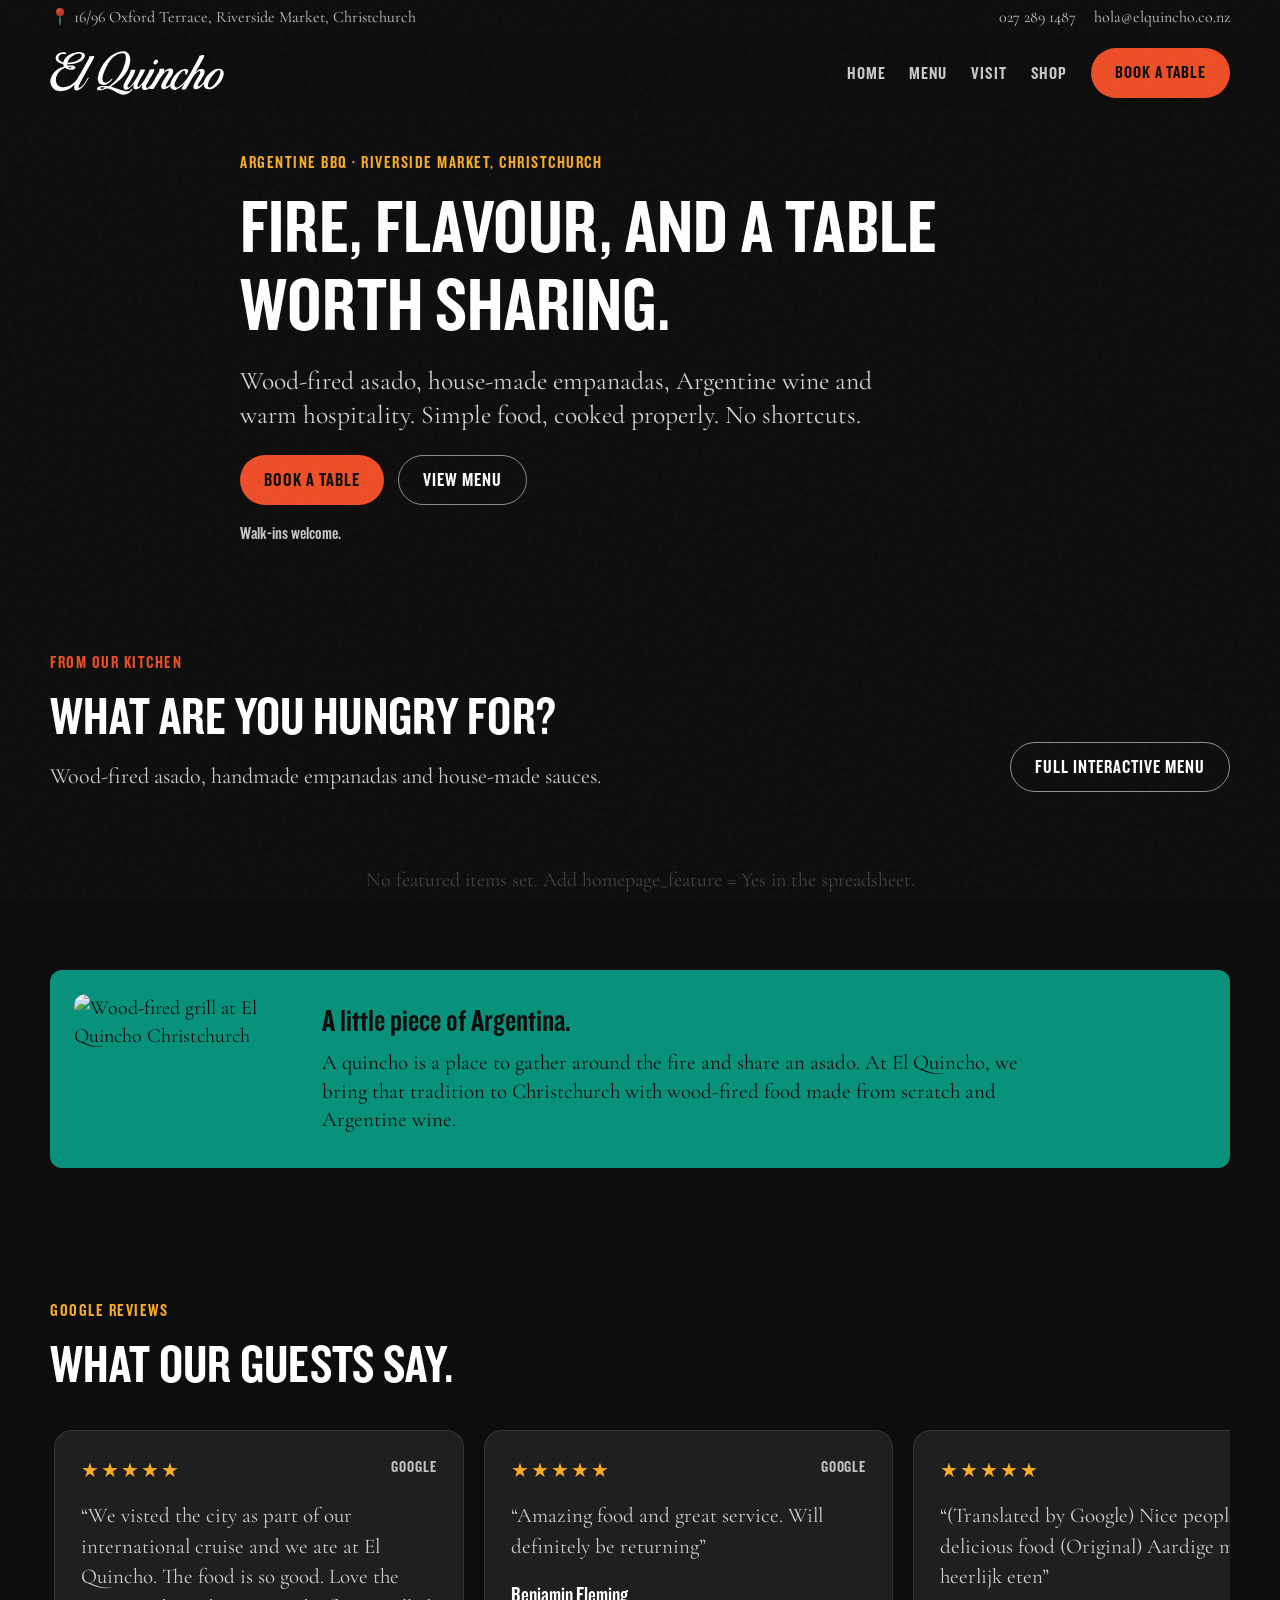
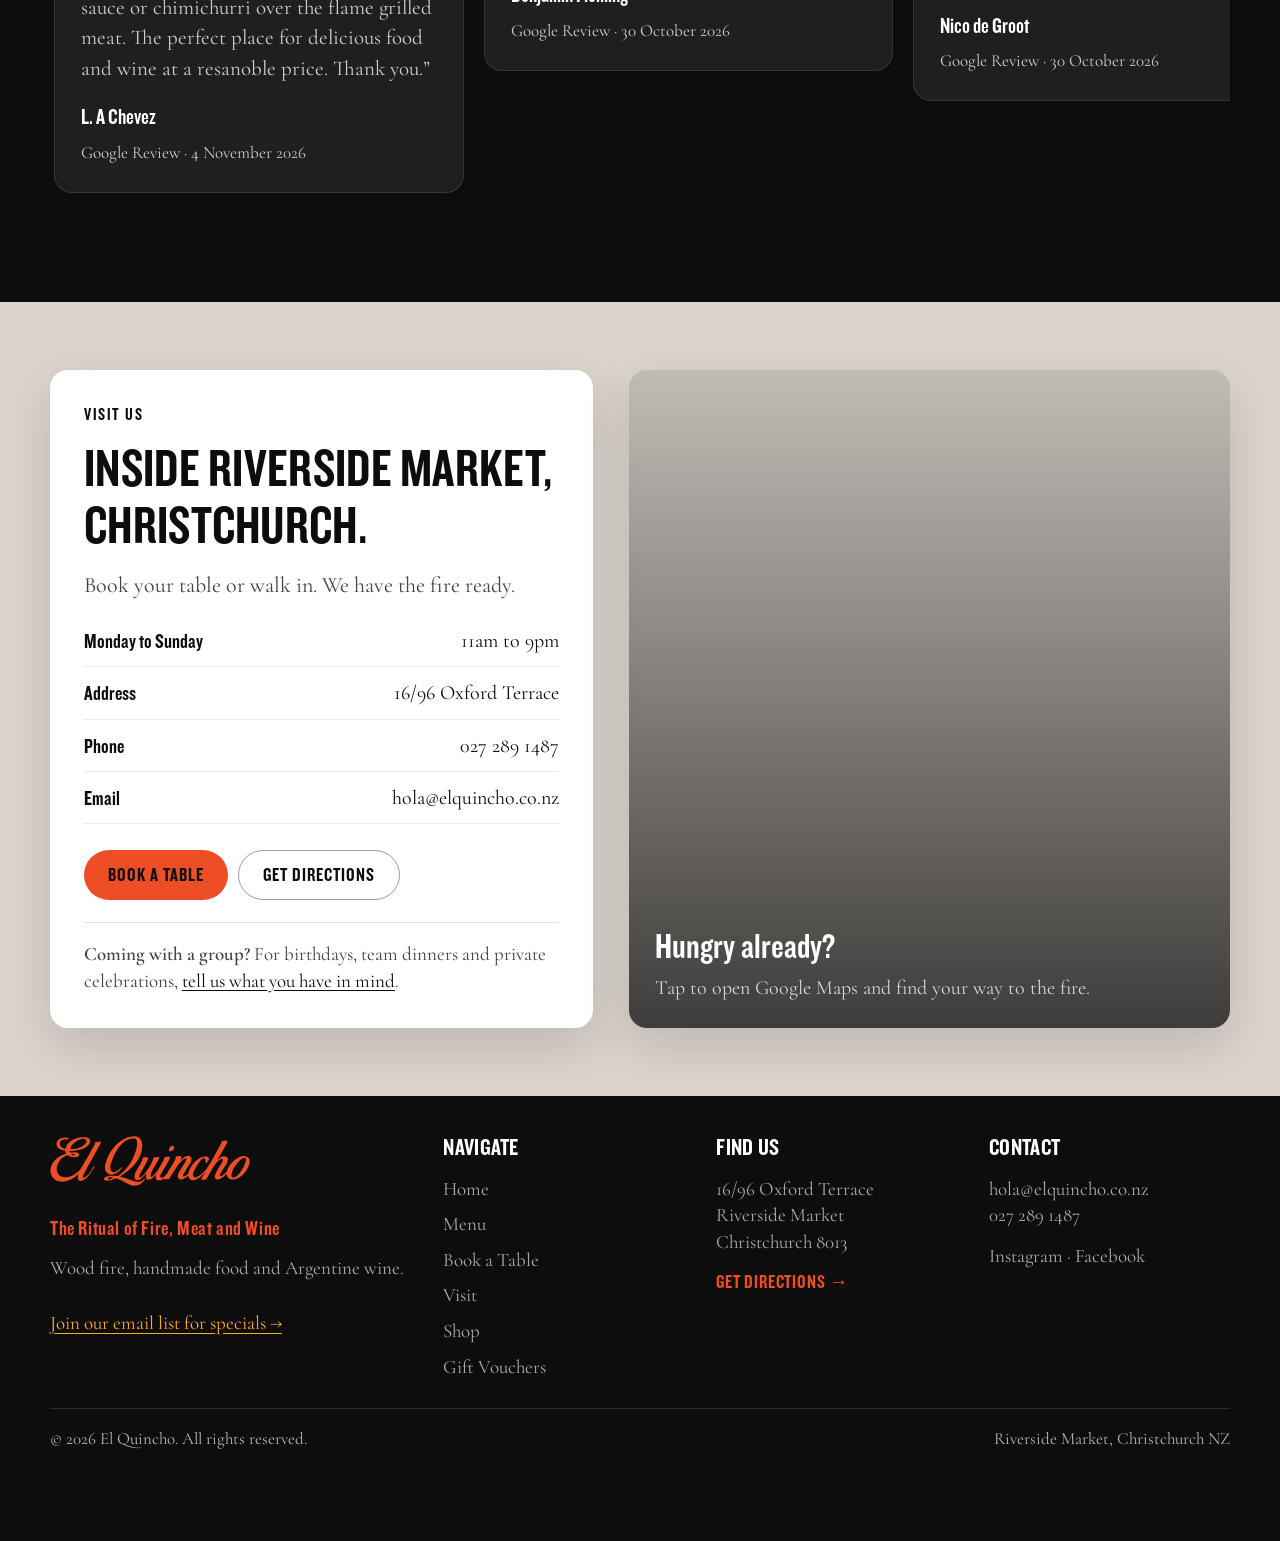
==== commit e1d2d9b3: "Apply approved charcoal kitchen section Keep the white food cards, existing images and teal Argentin" ====
--- a/index.html
+++ b/index.html
@@ -395,7 +395,7 @@
       .mobile-sticky { display: flex; }
     }
   </style>
-  <link rel="stylesheet" href="assets/brand/brand.css?v=20261106">
+  <link rel="stylesheet" href="assets/brand/brand.css?v=20261106-kitchen">
 
   <!-- Restaurant structured data for Google -->
   <script type="application/ld+json">
--- a/assets/brand/brand.css
+++ b/assets/brand/brand.css
@@ -89,7 +89,12 @@
 .hero-video { width: 100%; height: 100%; min-width: 0; min-height: 0; }
 .hero-overlay-glow { background: linear-gradient(180deg, transparent 65%, var(--charcoal) 100%); }
 
-.menu-section { background: var(--cream); }
+.menu-section { background: var(--charcoal); color: var(--white); }
+.menu-section > .container > .menu-head .eyebrow { color: var(--fire); }
+.menu-section .section-intro { color: rgba(255,255,255,.8); }
+.menu-section .menu-head > .btn-outline-dark { color: var(--white); border-color: rgba(255,255,255,.55); }
+.menu-section .menu-head > .btn-outline-dark:hover { background: rgba(255,255,255,.08); }
+.menu-section .special-card, .menu-section .menu-item { color: var(--charcoal); }
 .menu-item { background: var(--paper); }
 .menu-item:hover { background: var(--paper); }
 .menu-title-row h3 { font-family: 'Knockout', 'Arial Narrow', Arial, sans-serif; font-size: 25px; font-weight: 400; }
@@ -150,7 +155,8 @@
 .booking-hero p { font-size: 23px; line-height: 1.35; }
 .booking-hero h1 { line-height: 1.05; font-weight: 400; }
 .booking-note { font-size: 20px; }
-.booking-note a { color: var(--charcoal); text-decoration: underline; }
+.booking-note a, .booking-group-link { color: var(--white); text-decoration: underline; text-underline-offset: 3px; }
+.booking-note a:hover, .booking-group-link:hover { color: var(--gold); }
 .footer { font-size: 19px; }
 .footer h4 { font-size: 24px; }
 .footer-tagline { color: var(--fire); font-size: 21px; line-height: 1.2; margin-top: 6px; letter-spacing: .6px; }
